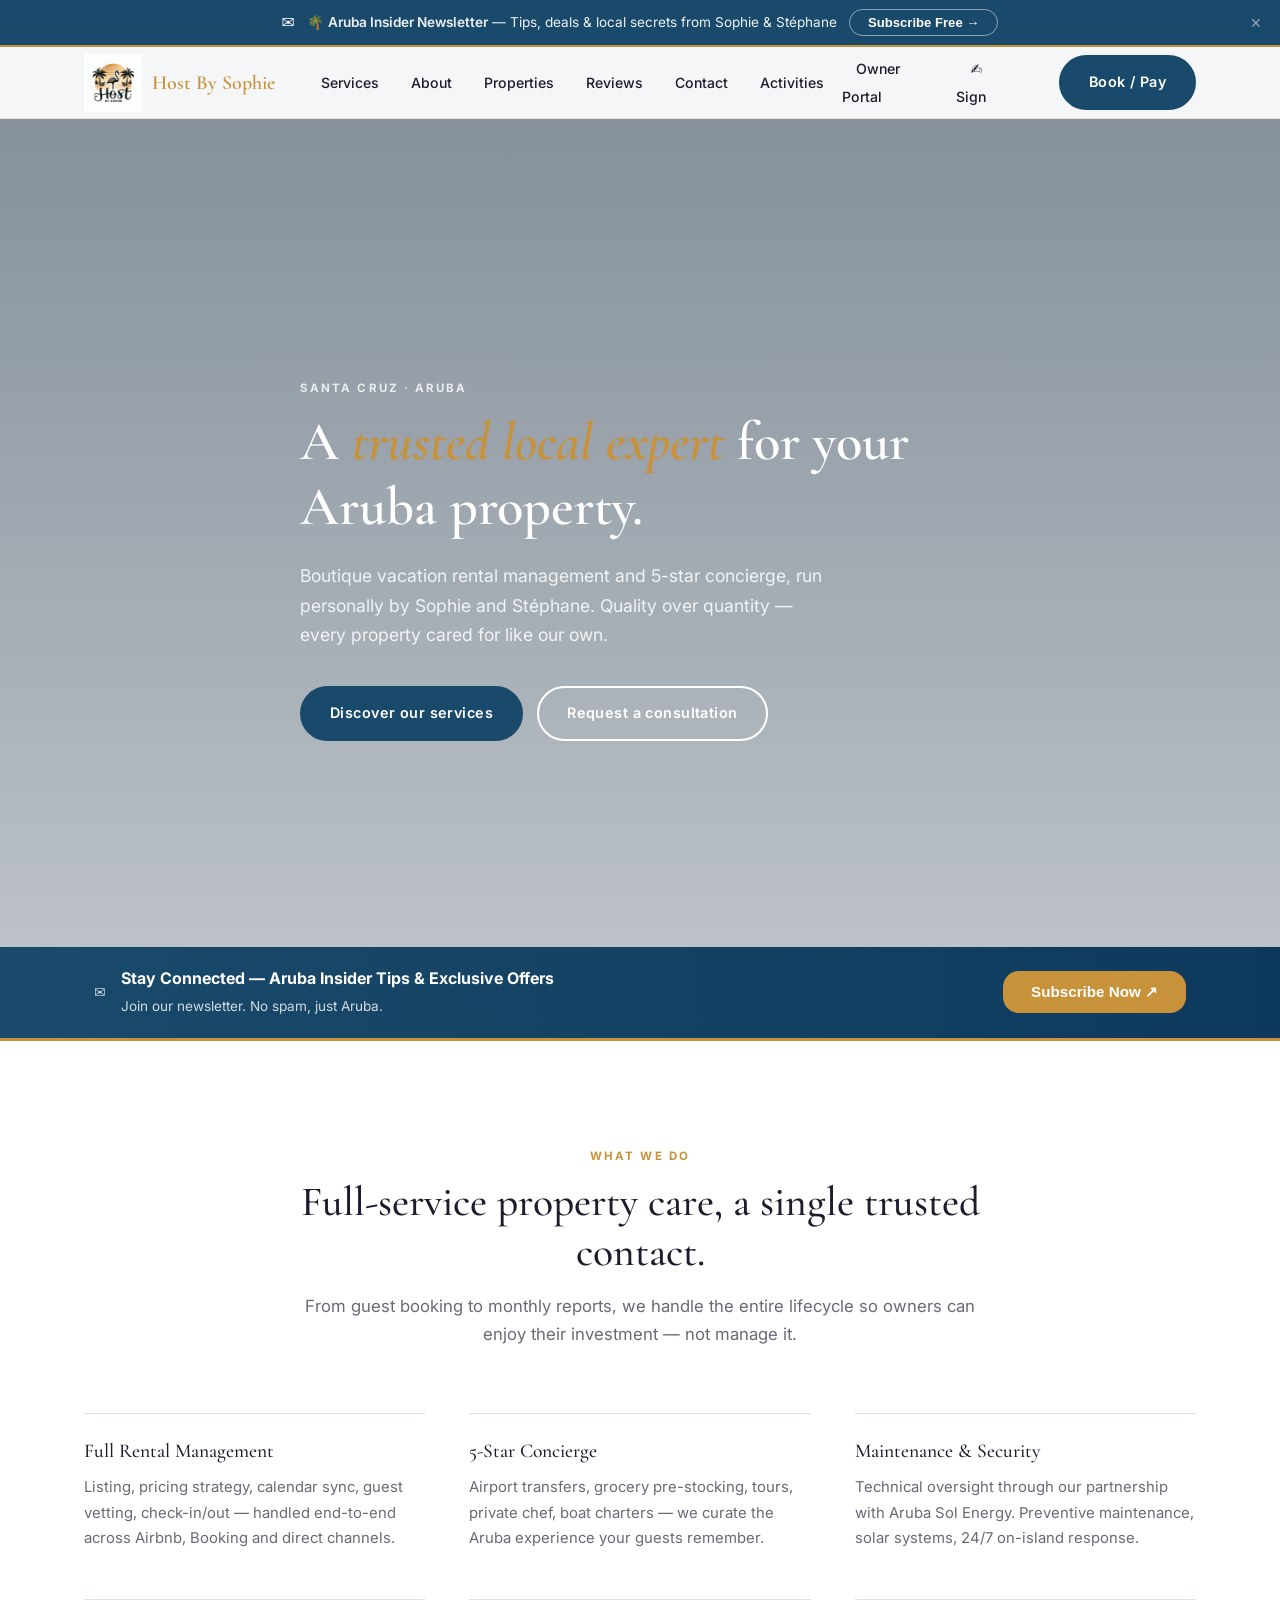
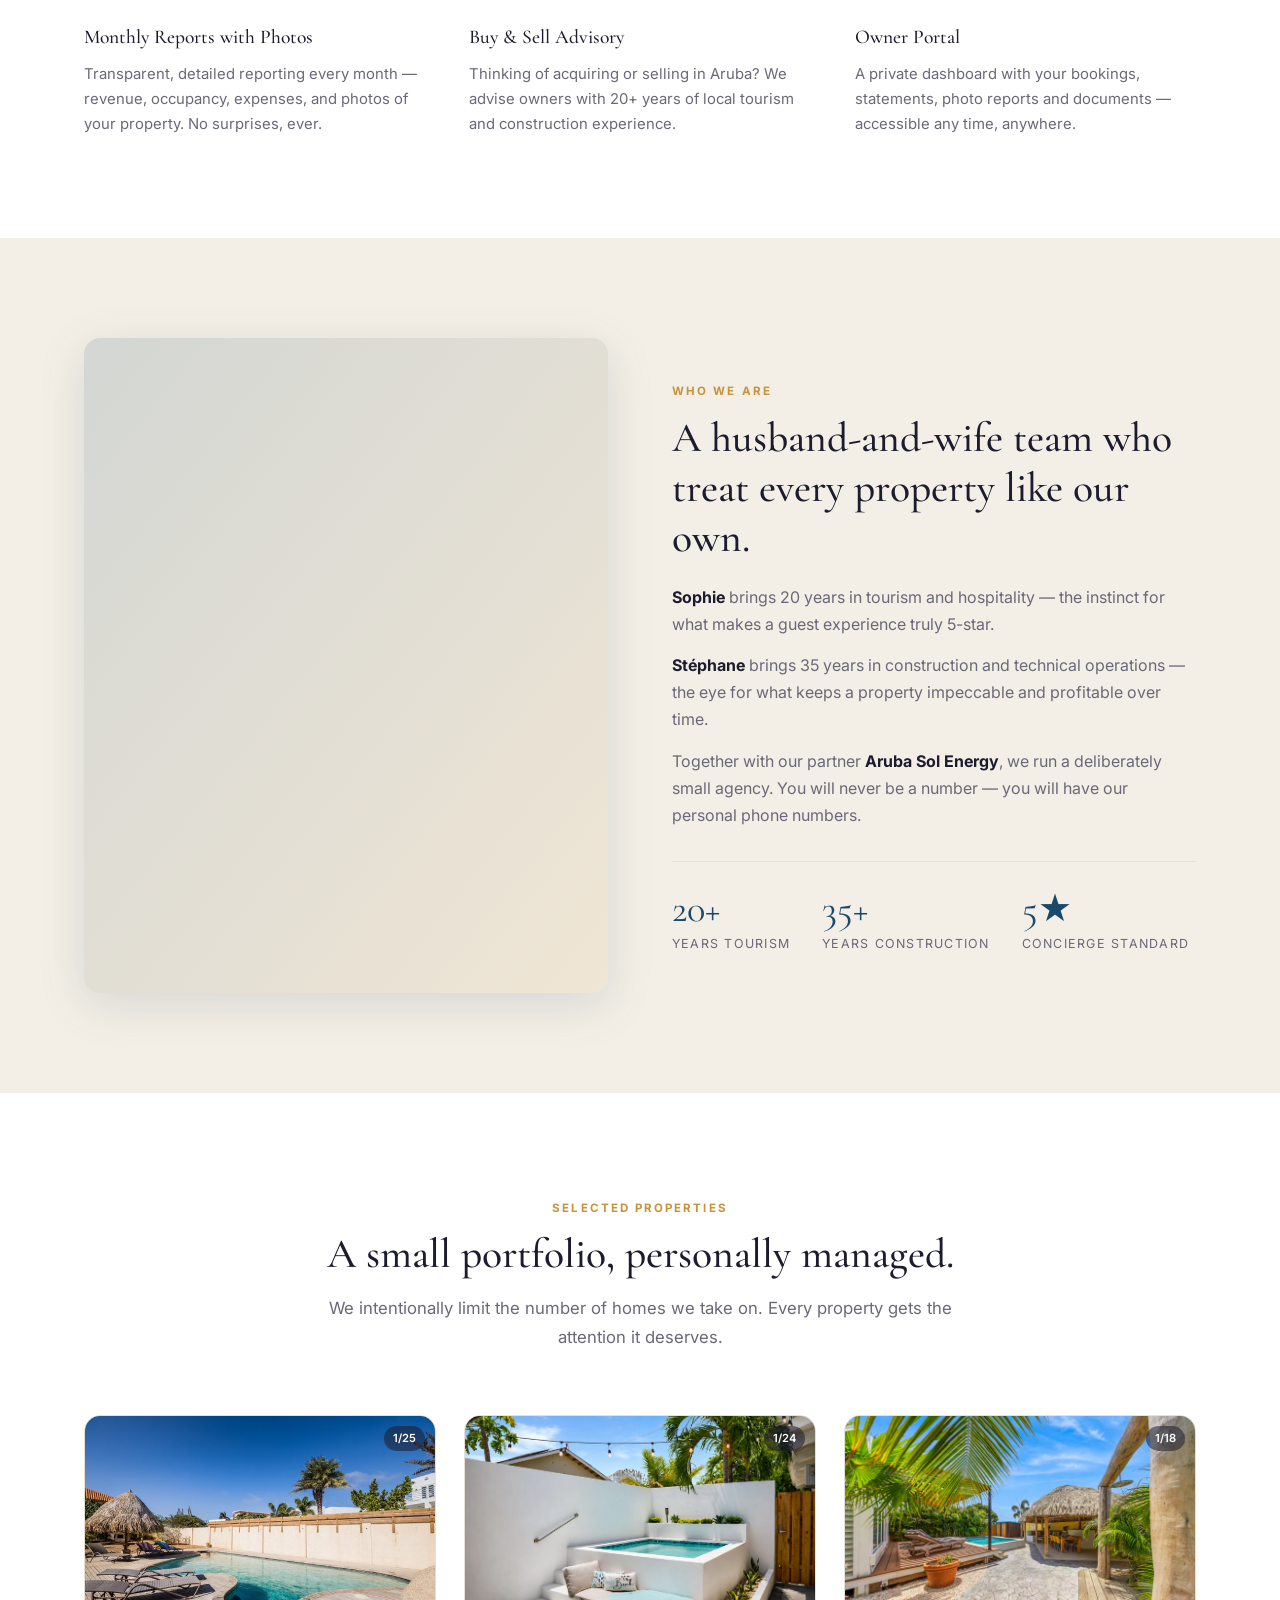
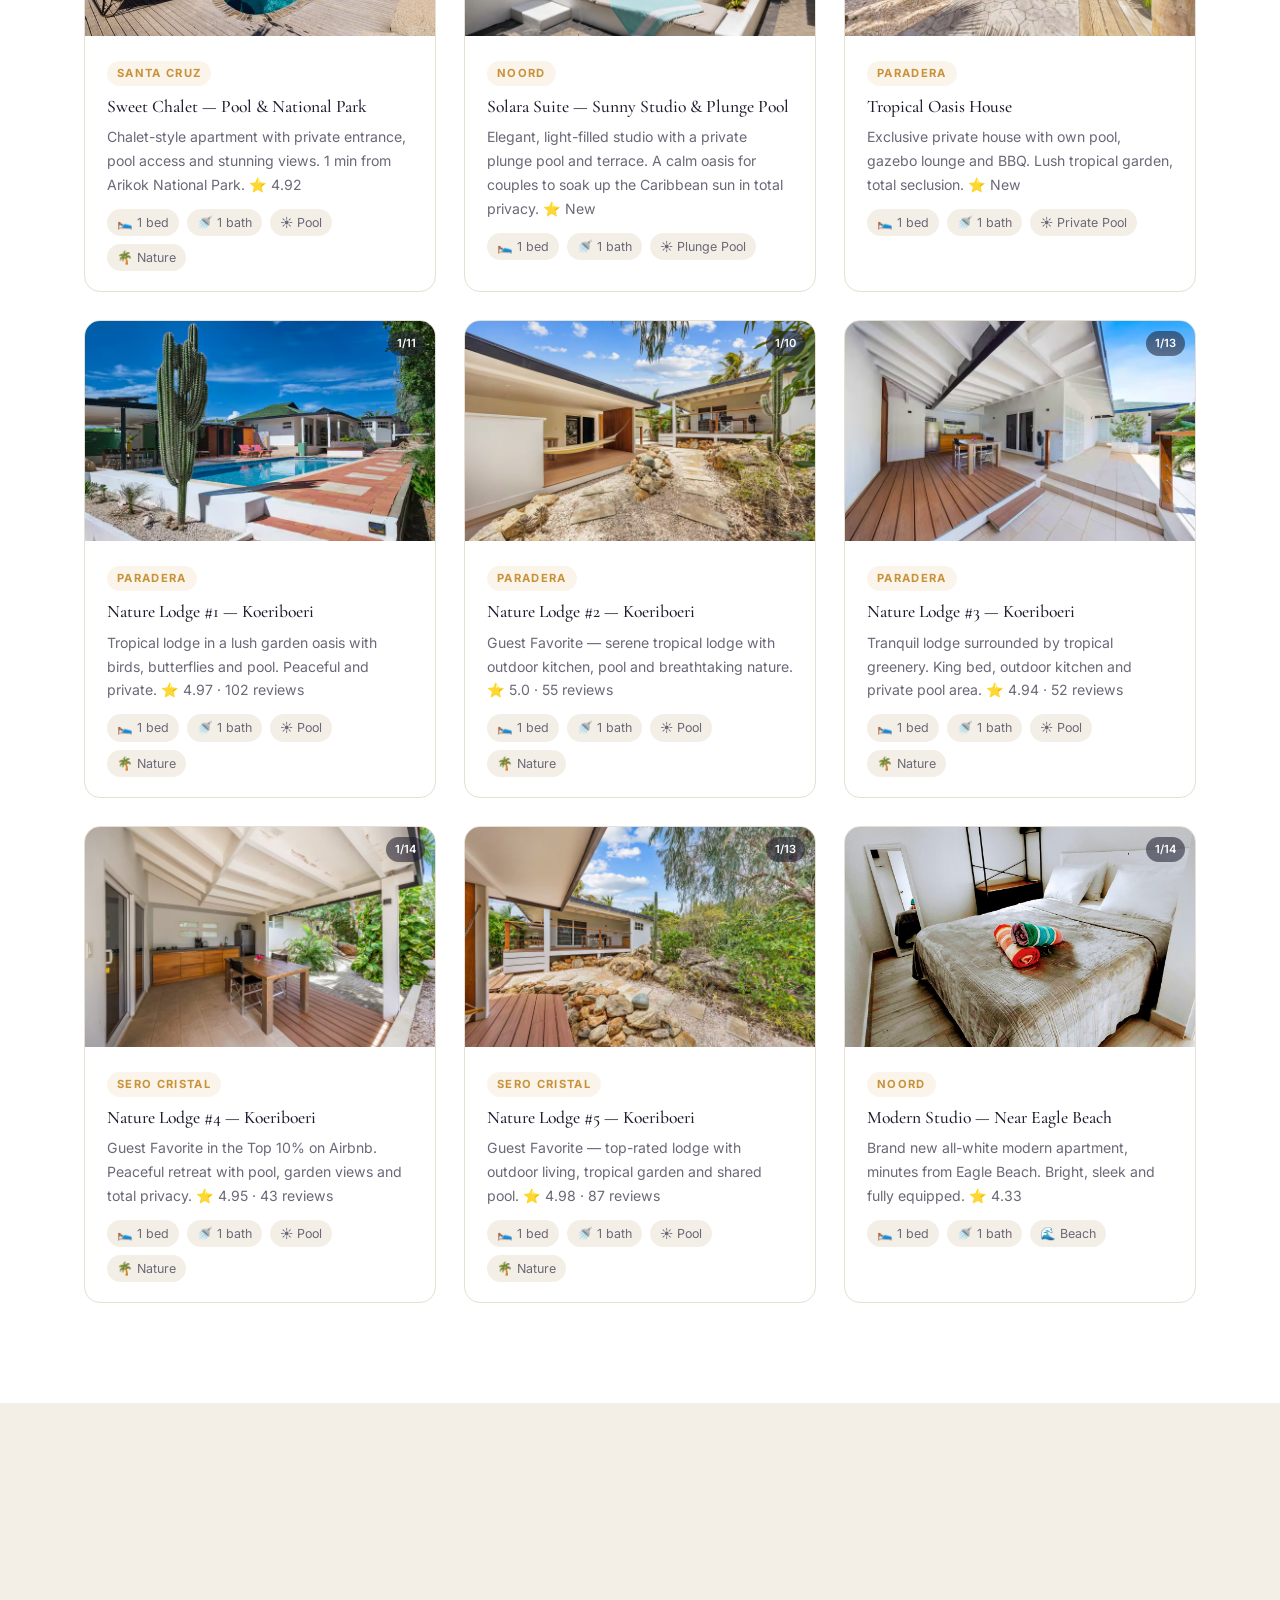
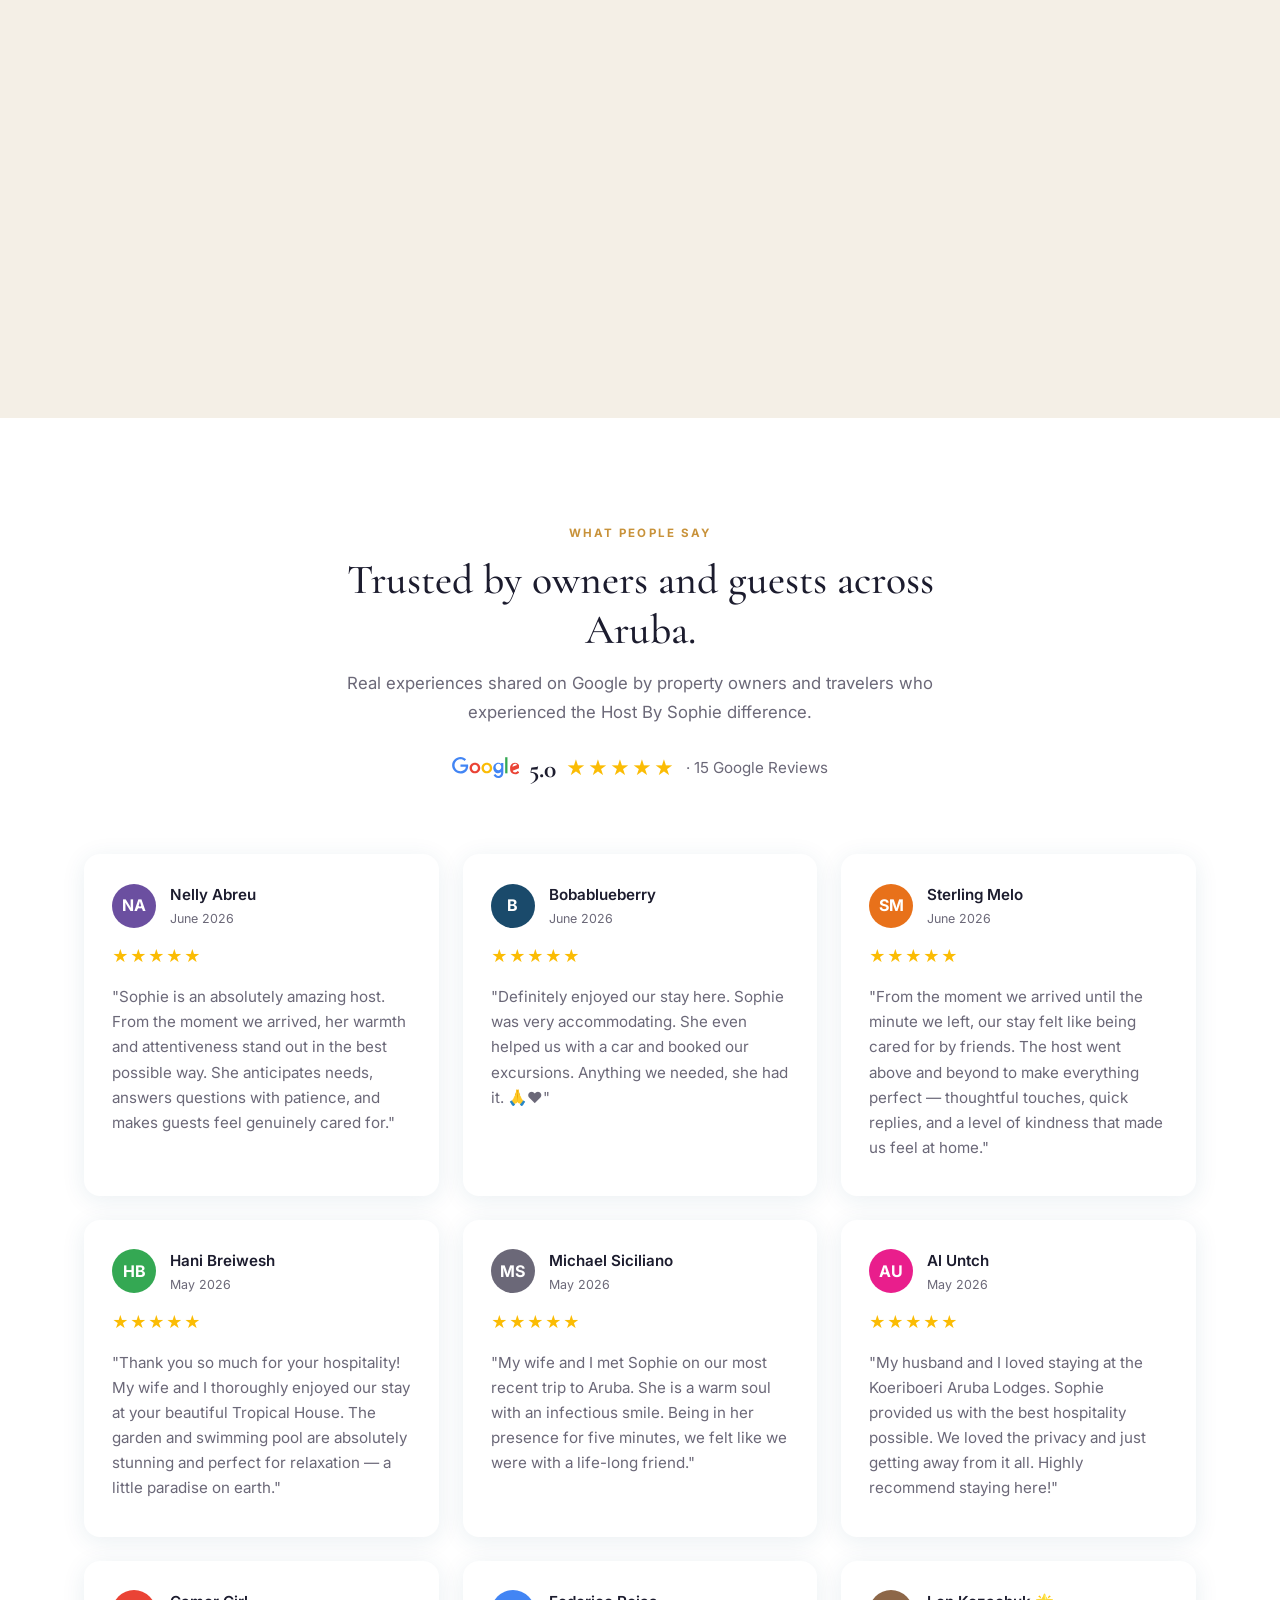
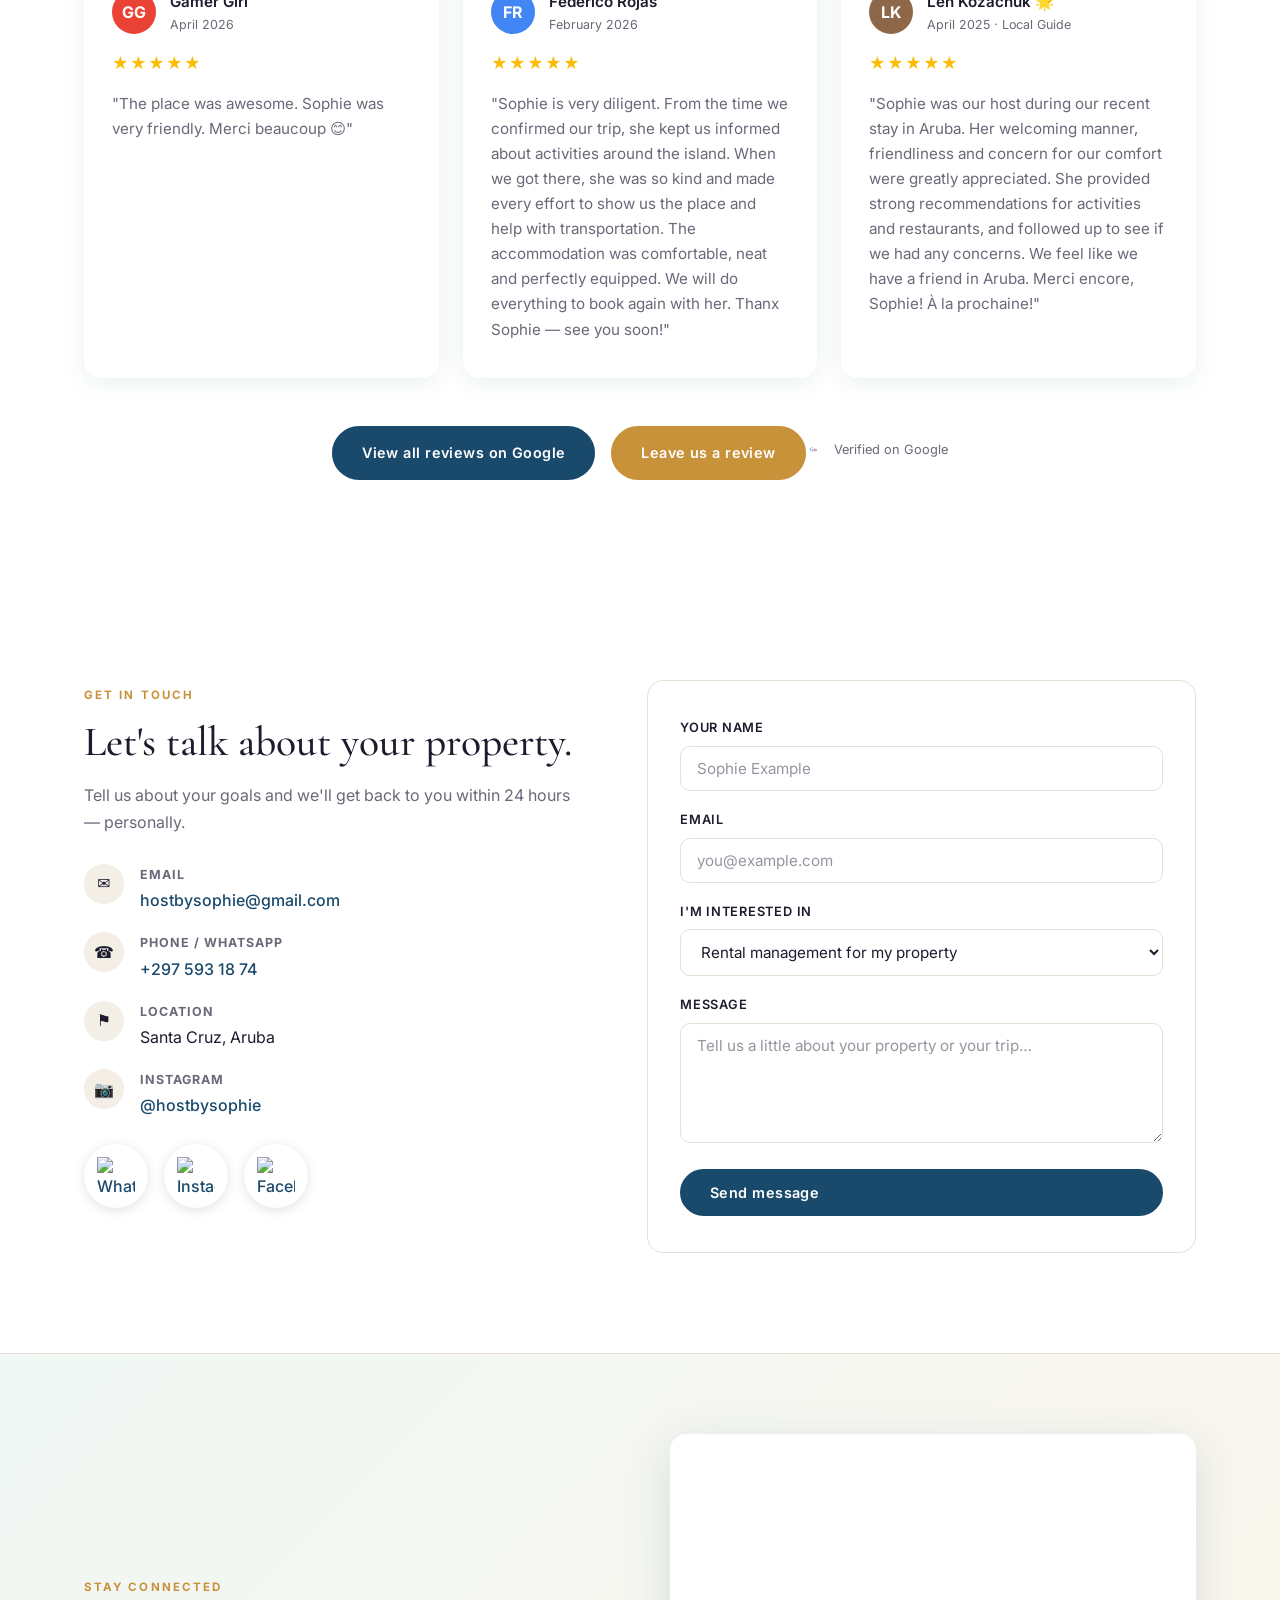
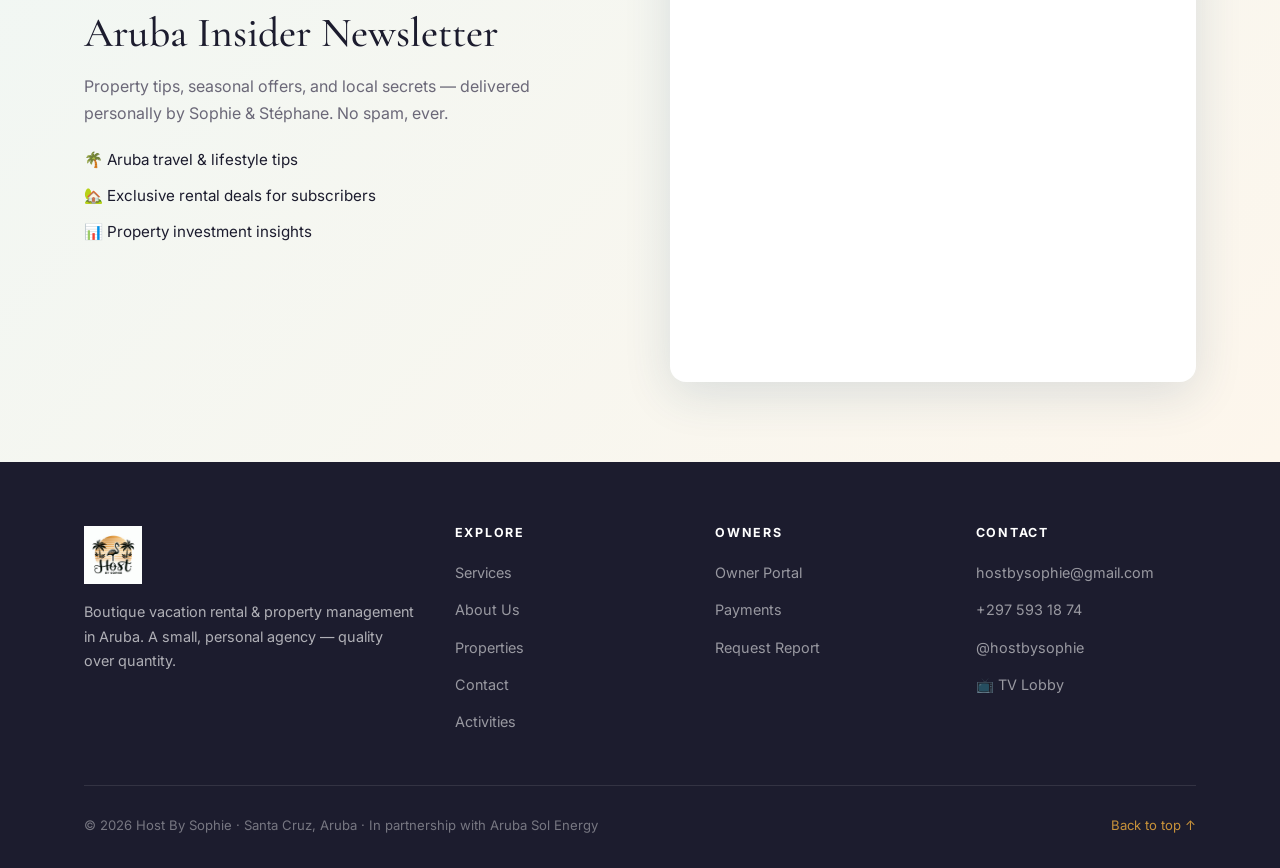
==== index.html @ b7006207 "content: add Google review button, fix: mobile topbar/nav overlap hiding content on Android" ====
<!DOCTYPE html>
<html lang="en">
<head>
  <meta charset="UTF-8" />
  <meta name="viewport" content="width=device-width, initial-scale=1.0" />
  <title>Host By Sophie — Boutique Vacation Rental Management in Aruba</title>
  <meta name="description" content="Boutique vacation rental and property management agency in Santa Cruz, Aruba. Full rental management, 5-star concierge, maintenance and monthly reports. Quality over quantity." />

  <!-- Open Graph -->
  <meta property="og:title" content="Host By Sophie — Boutique Property Management, Aruba" />
  <meta property="og:description" content="Trusted local expert for vacation rental management in Aruba. Personal, meticulous, responsive." />
  <meta property="og:type" content="website" />
  <meta property="og:url" content="https://hostbysophie.com/" />

  <!-- Favicon -->
  <link rel="icon" type="image/x-icon" href="assets/favicon.ico" />
  <link rel="icon" type="image/png" sizes="32x32" href="assets/favicon-32x32.png" />
  <link rel="apple-touch-icon" sizes="180x180" href="assets/apple-touch-icon.png" />
  <link rel="icon" type="image/png" sizes="192x192" href="assets/favicon-192x192.png" />

  <!-- Fonts -->
  <link rel="preconnect" href="https://fonts.googleapis.com" />
  <link rel="preconnect" href="https://fonts.gstatic.com" crossorigin />
  <link href="https://fonts.googleapis.com/css2?family=Cormorant+Garamond:ital,wght@0,400;0,500;0,600;1,500&family=Inter:wght@400;500;600;700&display=swap" rel="stylesheet" />

  <link rel="stylesheet" href="assets/styles.css" />

  <!-- Canonical -->
  <link rel="canonical" href="https://hostbysophie.com/" />

  <!-- Structured Data — LodgingBusiness -->
  <script type="application/ld+json">
  {
    "@context": "https://schema.org",
    "@type": "LodgingBusiness",
    "name": "Host By Sophie",
    "url": "https://hostbysophie.com",
    "telephone": "+2975931874",
    "email": "hostbysophie@gmail.com",
    "description": "Boutique vacation rental and property management agency in Santa Cruz, Aruba. Full rental management, 5-star concierge, maintenance and monthly reports.",
    "address": {
      "@type": "PostalAddress",
      "addressLocality": "Santa Cruz",
      "addressRegion": "Aruba",
      "addressCountry": "AW"
    },
    "geo": {
      "@type": "GeoCoordinates",
      "latitude": 12.5172366,
      "longitude": -69.9620747
    },
    "sameAs": [
      "https://www.instagram.com/hostbysophie",
      "https://www.facebook.com/profile.php?id=61589117976542"
    ],
    "priceRange": "$$"
  }
  </script>
</head>
<body>

  <!-- ============================== TOP BAR NEWSLETTER ============================== -->
  <div class="topbar-newsletter" id="topbarNewsletter">
    <span class="topbar-icon">✉️</span>
    <span class="topbar-text">🌴 <strong>Aruba Insider Newsletter</strong> — Tips, deals &amp; local secrets from Sophie &amp; Stéphane</span>
    <button class="topbar-btn" onclick="document.getElementById('newsletterModal').classList.add('open'); document.body.style.overflow='hidden'">
      Subscribe Free →
    </button>
    <button class="topbar-close" onclick="closeTopbarNewsletter(this)" aria-label="Close">✕</button>
  </div>

  <!-- ============================== NAV ============================== -->
  <nav class="nav">
    <div class="nav-inner">
      <a href="#home" class="logo">
        <img src="assets/Logo.png" alt="Host By Sophie" class="logo-img" />
        <span class="logo-text">Host By <span>Sophie</span></span>
      </a>

      <ul class="nav-links" id="navLinks">
        <li><a href="#services">Services</a></li>
        <li><a href="#about">About</a></li>
        <li><a href="#portfolio">Properties</a></li>
        <li><a href="#reviews">Reviews</a></li>
        <li><a href="#contact">Contact</a></li>
        <li><a href="activities.html">Activities</a></li>
        <li><a href="portal.html">Owner Portal</a></li>
        <li><a href="sign.html">✍ Sign</a></li>
      </ul>

      <div class="nav-cta">
        <button class="nav-toggle" onclick="document.getElementById('navLinks').classList.toggle('open')">&#9776;</button>
        <a href="payment.html" class="btn btn-primary">Book / Pay</a>
      </div>
    </div>
  </nav>

  <!-- ============================== HERO ============================== -->
  <header class="hero" id="home">
    <div class="hero-content">
      <span class="eyebrow">Santa Cruz · Aruba</span>
      <h1>A <em>trusted local expert</em> for your Aruba property.</h1>
      <p class="hero-sub">Boutique vacation rental management and 5-star concierge, run personally by Sophie and Stéphane. Quality over quantity — every property cared for like our own.</p>
      <div class="hero-actions">
        <a href="#services" class="btn btn-primary">Discover our services</a>
        <a href="#contact" class="btn btn-ghost" style="color:#fff; border-color:#fff;">Request a consultation</a>
      </div>
    </div>
  </header>

  <!-- ============================== NEWSLETTER HERO BAND ============================== -->
  <div class="newsletter-band">
    <div class="newsletter-band-inner">
      <div class="newsletter-band-text">
        <span class="newsletter-pulse">✉</span>
        <div>
          <strong>Stay Connected — Aruba Insider Tips &amp; Exclusive Offers</strong>
          <span>Join our newsletter. No spam, just Aruba.</span>
        </div>
      </div>
      <button class="newsletter-band-btn" onclick="document.getElementById('newsletterModal').classList.add('open'); document.body.style.overflow='hidden'">
        Subscribe Now ↗
      </button>
    </div>
  </div>

  <!-- Newsletter Modal -->
  <div id="newsletterModal" class="modal-overlay" onclick="if(event.target===this){this.classList.remove('open');document.body.style.overflow='';}">
    <div class="modal-box newsletter-modal-box">
      <button class="modal-close" onclick="document.getElementById('newsletterModal').classList.remove('open');document.body.style.overflow='';">&times;</button>
      <span class="eyebrow" style="color:var(--gold);">Stay Connected</span>
      <h3 style="margin:8px 0 4px;">Aruba Insider Newsletter</h3>
      <p style="color:var(--ink-soft);font-size:.95rem;margin-bottom:16px;">Exclusive tips, property news and special offers — straight from Sophie &amp; Stéphane.</p>
      <iframe width="540" height="500" src="https://4fca188b.sibforms.com/v2/serve/[base64]" frameborder="0" scrolling="auto" allowfullscreen style="display:block;margin:0 auto;max-width:100%;border-radius:8px;"></iframe>
    </div>
  </div>

  <!-- ============================== SERVICES ============================== -->
  <section id="services">
    <div class="container">
      <div class="section-head reveal">
        <span class="eyebrow">What we do</span>
        <h2>Full-service property care, a single trusted contact.</h2>
        <p>From guest booking to monthly reports, we handle the entire lifecycle so owners can enjoy their investment — not manage it.</p>
      </div>

      <div class="services-grid">
        <div class="service-card reveal">
          <h3>Full Rental Management</h3>
          <p>Listing, pricing strategy, calendar sync, guest vetting, check-in/out — handled end-to-end across Airbnb, Booking and direct channels.</p>
        </div>

        <div class="service-card reveal">
          <h3>5-Star Concierge</h3>
          <p>Airport transfers, grocery pre-stocking, tours, private chef, boat charters — we curate the Aruba experience your guests remember.</p>
        </div>

        <div class="service-card reveal">
          <h3>Maintenance &amp; Security</h3>
          <p>Technical oversight through our partnership with Aruba Sol Energy. Preventive maintenance, solar systems, 24/7 on-island response.</p>
        </div>

        <div class="service-card reveal">
          <h3>Monthly Reports with Photos</h3>
          <p>Transparent, detailed reporting every month — revenue, occupancy, expenses, and photos of your property. No surprises, ever.</p>
        </div>

        <div class="service-card reveal">
          <h3>Buy &amp; Sell Advisory</h3>
          <p>Thinking of acquiring or selling in Aruba? We advise owners with 20+ years of local tourism and construction experience.</p>
        </div>

        <div class="service-card reveal">
          <h3>Owner Portal</h3>
          <p>A private dashboard with your bookings, statements, photo reports and documents — accessible any time, anywhere.</p>
        </div>
      </div>
    </div>
  </section>

  <!-- ============================== ABOUT ============================== -->
  <section id="about" class="alt">
    <div class="container">
      <div class="about-grid">
        <div class="about-photo reveal"></div>
        <div class="reveal">
          <span class="eyebrow">Who we are</span>
          <h2>A husband-and-wife team who treat every property like our own.</h2>
          <p><strong style="color:var(--ink);">Sophie</strong> brings 20 years in tourism and hospitality — the instinct for what makes a guest experience truly 5-star.</p>
          <p><strong style="color:var(--ink);">Stéphane</strong> brings 35 years in construction and technical operations — the eye for what keeps a property impeccable and profitable over time.</p>
          <p>Together with our partner <strong style="color:var(--ink);">Aruba Sol Energy</strong>, we run a deliberately small agency. You will never be a number — you will have our personal phone numbers.</p>

          <div class="about-stats">
            <div class="stat"><div class="stat-num">20+</div><div class="stat-lbl">Years Tourism</div></div>
            <div class="stat"><div class="stat-num">35+</div><div class="stat-lbl">Years Construction</div></div>
            <div class="stat"><div class="stat-num">5★</div><div class="stat-lbl">Concierge Standard</div></div>
          </div>
        </div>
      </div>
    </div>
  </section>

  <!-- ============================== PORTFOLIO ============================== -->
  <section id="portfolio">
    <div class="container">
      <div class="section-head reveal">
        <span class="eyebrow">Selected Properties</span>
        <h2>A small portfolio, personally managed.</h2>
        <p>We intentionally limit the number of homes we take on. Every property gets the attention it deserves.</p>
      </div>

      <div class="portfolio-grid">

        <!-- 1. Sweet Chalet -->
        <article class="property-card reveal" onclick="openBooking('Sweet Chalet — Pool &amp; National Park','https://www.airbnb.com/rooms/44393363')" role="button" tabindex="0">
          <div class="property-img carousel" data-carousel>
            <span class="carousel-count">1/25</span>
            <div class="carousel-track">
              <img src="picts/sweet-chalet/1.jpg" alt="Sweet Chalet vacation rental near Arikok National Park, Santa Cruz Aruba — photo 1 of 25" loading="lazy" />
              <img src="picts/sweet-chalet/2.jpg" alt="Sweet Chalet vacation rental near Arikok National Park, Santa Cruz Aruba — photo 2 of 25" loading="lazy" />
              <img src="picts/sweet-chalet/3.jpg" alt="Sweet Chalet vacation rental near Arikok National Park, Santa Cruz Aruba — photo 3 of 25" loading="lazy" />
              <img src="picts/sweet-chalet/4.jpg" alt="Sweet Chalet vacation rental near Arikok National Park, Santa Cruz Aruba — photo 4 of 25" loading="lazy" />
              <img src="picts/sweet-chalet/5.jpg" alt="Sweet Chalet vacation rental near Arikok National Park, Santa Cruz Aruba — photo 5 of 25" loading="lazy" />
              <img src="picts/sweet-chalet/6.jpg" alt="Sweet Chalet vacation rental near Arikok National Park, Santa Cruz Aruba — photo 6 of 25" loading="lazy" />
              <img src="picts/sweet-chalet/7.jpg" alt="Sweet Chalet vacation rental near Arikok National Park, Santa Cruz Aruba — photo 7 of 25" loading="lazy" />
              <img src="picts/sweet-chalet/8.jpg" alt="Sweet Chalet vacation rental near Arikok National Park, Santa Cruz Aruba — photo 8 of 25" loading="lazy" />
              <img src="picts/sweet-chalet/a.jpg" alt="Sweet Chalet vacation rental near Arikok National Park, Santa Cruz Aruba — photo 9 of 25" loading="lazy" />
              <img src="picts/sweet-chalet/b.jpg" alt="Sweet Chalet vacation rental near Arikok National Park, Santa Cruz Aruba — photo 10 of 25" loading="lazy" />
              <img src="picts/sweet-chalet/c.jpg" alt="Sweet Chalet vacation rental near Arikok National Park, Santa Cruz Aruba — photo 11 of 25" loading="lazy" />
              <img src="picts/sweet-chalet/d.jpg" alt="Sweet Chalet vacation rental near Arikok National Park, Santa Cruz Aruba — photo 12 of 25" loading="lazy" />
              <img src="picts/sweet-chalet/e.jpg" alt="Sweet Chalet vacation rental near Arikok National Park, Santa Cruz Aruba — photo 13 of 25" loading="lazy" />
              <img src="picts/sweet-chalet/f.jpg" alt="Sweet Chalet vacation rental near Arikok National Park, Santa Cruz Aruba — photo 14 of 25" loading="lazy" />
              <img src="picts/sweet-chalet/g.jpg" alt="Sweet Chalet vacation rental near Arikok National Park, Santa Cruz Aruba — photo 15 of 25" loading="lazy" />
              <img src="picts/sweet-chalet/h.jpg" alt="Sweet Chalet vacation rental near Arikok National Park, Santa Cruz Aruba — photo 16 of 25" loading="lazy" />
              <img src="picts/sweet-chalet/i.jpg" alt="Sweet Chalet vacation rental near Arikok National Park, Santa Cruz Aruba — photo 17 of 25" loading="lazy" />
              <img src="picts/sweet-chalet/j.jpg" alt="Sweet Chalet vacation rental near Arikok National Park, Santa Cruz Aruba — photo 18 of 25" loading="lazy" />
              <img src="picts/sweet-chalet/k.jpg" alt="Sweet Chalet vacation rental near Arikok National Park, Santa Cruz Aruba — photo 19 of 25" loading="lazy" />
              <img src="picts/sweet-chalet/l.jpg" alt="Sweet Chalet vacation rental near Arikok National Park, Santa Cruz Aruba — photo 20 of 25" loading="lazy" />
              <img src="picts/sweet-chalet/m.jpg" alt="Sweet Chalet vacation rental near Arikok National Park, Santa Cruz Aruba — photo 21 of 25" loading="lazy" />
              <img src="picts/sweet-chalet/n.jpg" alt="Sweet Chalet vacation rental near Arikok National Park, Santa Cruz Aruba — photo 22 of 25" loading="lazy" />
              <img src="picts/sweet-chalet/o.jpg" alt="Sweet Chalet vacation rental near Arikok National Park, Santa Cruz Aruba — photo 23 of 25" loading="lazy" />
              <img src="picts/sweet-chalet/p.jpg" alt="Sweet Chalet vacation rental near Arikok National Park, Santa Cruz Aruba — photo 24 of 25" loading="lazy" />
              <img src="picts/sweet-chalet/q.jpg" alt="Sweet Chalet vacation rental near Arikok National Park, Santa Cruz Aruba — photo 25 of 25" loading="lazy" />
            </div>
            <button class="carousel-arrow prev" onclick="event.stopPropagation(); moveCarousel(this,-1)" aria-label="Previous photo">&#10094;</button>
            <button class="carousel-arrow next" onclick="event.stopPropagation(); moveCarousel(this,1)" aria-label="Next photo">&#10095;</button>
          </div>
          <div class="property-body">
            <span class="property-tag">Santa Cruz</span>
            <h3>Sweet Chalet — Pool &amp; National Park</h3>
            <p>Chalet-style apartment with private entrance, pool access and stunning views. 1 min from Arikok National Park. &#11088; 4.92</p>
            <div class="property-meta">
              <span>&#128716; 1 bed</span><span>&#128703; 1 bath</span><span>&#9728; Pool</span><span>&#127796; Nature</span>
            </div>
          </div>
        </article>

        <!-- 2. Solara Suite -->
        <article class="property-card reveal" onclick="openBooking('Solara Suite — Sunny Studio &amp; Plunge Pool','https://www.airbnb.com/rooms/1737130224071442143')" role="button" tabindex="0">
          <div class="property-img carousel" data-carousel>
            <span class="carousel-count">1/24</span>
            <div class="carousel-track">
              <img src="picts/solara-suite/1.webp" alt="Solara Suite sunny studio with private plunge pool, Noord Aruba — photo 1 of 24" loading="lazy" />
              <img src="picts/solara-suite/2.webp" alt="Solara Suite sunny studio with private plunge pool, Noord Aruba — photo 2 of 24" loading="lazy" />
              <img src="picts/solara-suite/3.webp" alt="Solara Suite sunny studio with private plunge pool, Noord Aruba — photo 3 of 24" loading="lazy" />
              <img src="picts/solara-suite/4.webp" alt="Solara Suite sunny studio with private plunge pool, Noord Aruba — photo 4 of 24" loading="lazy" />
              <img src="picts/solara-suite/5.webp" alt="Solara Suite sunny studio with private plunge pool, Noord Aruba — photo 5 of 24" loading="lazy" />
              <img src="picts/solara-suite/6.webp" alt="Solara Suite sunny studio with private plunge pool, Noord Aruba — photo 6 of 24" loading="lazy" />
              <img src="picts/solara-suite/7.webp" alt="Solara Suite sunny studio with private plunge pool, Noord Aruba — photo 7 of 24" loading="lazy" />
              <img src="picts/solara-suite/8.webp" alt="Solara Suite sunny studio with private plunge pool, Noord Aruba — photo 8 of 24" loading="lazy" />
              <img src="picts/solara-suite/9.webp" alt="Solara Suite sunny studio with private plunge pool, Noord Aruba — photo 9 of 24" loading="lazy" />
              <img src="picts/solara-suite/10.webp" alt="Solara Suite sunny studio with private plunge pool, Noord Aruba — photo 10 of 24" loading="lazy" />
              <img src="picts/solara-suite/11.webp" alt="Solara Suite sunny studio with private plunge pool, Noord Aruba — photo 11 of 24" loading="lazy" />
              <img src="picts/solara-suite/12.webp" alt="Solara Suite sunny studio with private plunge pool, Noord Aruba — photo 12 of 24" loading="lazy" />
              <img src="picts/solara-suite/13.webp" alt="Solara Suite sunny studio with private plunge pool, Noord Aruba — photo 13 of 24" loading="lazy" />
              <img src="picts/solara-suite/14.webp" alt="Solara Suite sunny studio with private plunge pool, Noord Aruba — photo 14 of 24" loading="lazy" />
              <img src="picts/solara-suite/15.webp" alt="Solara Suite sunny studio with private plunge pool, Noord Aruba — photo 15 of 24" loading="lazy" />
              <img src="picts/solara-suite/16.webp" alt="Solara Suite sunny studio with private plunge pool, Noord Aruba — photo 16 of 24" loading="lazy" />
              <img src="picts/solara-suite/17.webp" alt="Solara Suite sunny studio with private plunge pool, Noord Aruba — photo 17 of 24" loading="lazy" />
              <img src="picts/solara-suite/18.webp" alt="Solara Suite sunny studio with private plunge pool, Noord Aruba — photo 18 of 24" loading="lazy" />
              <img src="picts/solara-suite/19.webp" alt="Solara Suite sunny studio with private plunge pool, Noord Aruba — photo 19 of 24" loading="lazy" />
              <img src="picts/solara-suite/20.webp" alt="Solara Suite sunny studio with private plunge pool, Noord Aruba — photo 20 of 24" loading="lazy" />
              <img src="picts/solara-suite/21.webp" alt="Solara Suite sunny studio with private plunge pool, Noord Aruba — photo 21 of 24" loading="lazy" />
              <img src="picts/solara-suite/22.webp" alt="Solara Suite sunny studio with private plunge pool, Noord Aruba — photo 22 of 24" loading="lazy" />
              <img src="picts/solara-suite/23.webp" alt="Solara Suite sunny studio with private plunge pool, Noord Aruba — photo 23 of 24" loading="lazy" />
              <img src="picts/solara-suite/24.webp" alt="Solara Suite sunny studio with private plunge pool, Noord Aruba — photo 24 of 24" loading="lazy" />
            </div>
            <button class="carousel-arrow prev" onclick="event.stopPropagation(); moveCarousel(this,-1)" aria-label="Previous photo">&#10094;</button>
            <button class="carousel-arrow next" onclick="event.stopPropagation(); moveCarousel(this,1)" aria-label="Next photo">&#10095;</button>
          </div>
          <div class="property-body">
            <span class="property-tag">Noord</span>
            <h3>Solara Suite — Sunny Studio &amp; Plunge Pool</h3>
            <p>Elegant, light-filled studio with a private plunge pool and terrace. A calm oasis for couples to soak up the Caribbean sun in total privacy. &#11088; New</p>
            <div class="property-meta">
              <span>&#128716; 1 bed</span><span>&#128703; 1 bath</span><span>&#9728; Plunge Pool</span>
            </div>
          </div>
        </article>

        <!-- 3. Tropical Oasis House -->
        <article class="property-card reveal" onclick="openBooking('Tropical Oasis House','https://www.airbnb.com/rooms/1614532210588967996')" role="button" tabindex="0">
          <div class="property-img carousel" data-carousel>
            <span class="carousel-count">1/18</span>
            <div class="carousel-track">
              <img src="picts/tropical-oasis/1.avif" alt="Tropical Oasis House private pool and garden, Paradera Aruba — photo 1 of 18" loading="lazy" />
              <img src="picts/tropical-oasis/2.avif" alt="Tropical Oasis House private pool and garden, Paradera Aruba — photo 2 of 18" loading="lazy" />
              <img src="picts/tropical-oasis/3.avif" alt="Tropical Oasis House private pool and garden, Paradera Aruba — photo 3 of 18" loading="lazy" />
              <img src="picts/tropical-oasis/4.avif" alt="Tropical Oasis House private pool and garden, Paradera Aruba — photo 4 of 18" loading="lazy" />
              <img src="picts/tropical-oasis/5.avif" alt="Tropical Oasis House private pool and garden, Paradera Aruba — photo 5 of 18" loading="lazy" />
              <img src="picts/tropical-oasis/7.avif" alt="Tropical Oasis House private pool and garden, Paradera Aruba — photo 6 of 18" loading="lazy" />
              <img src="picts/tropical-oasis/8.avif" alt="Tropical Oasis House private pool and garden, Paradera Aruba — photo 7 of 18" loading="lazy" />
              <img src="picts/tropical-oasis/9.avif" alt="Tropical Oasis House private pool and garden, Paradera Aruba — photo 8 of 18" loading="lazy" />
              <img src="picts/tropical-oasis/12.avif" alt="Tropical Oasis House private pool and garden, Paradera Aruba — photo 9 of 18" loading="lazy" />
              <img src="picts/tropical-oasis/13.avif" alt="Tropical Oasis House private pool and garden, Paradera Aruba — photo 10 of 18" loading="lazy" />
              <img src="picts/tropical-oasis/14.avif" alt="Tropical Oasis House private pool and garden, Paradera Aruba — photo 11 of 18" loading="lazy" />
              <img src="picts/tropical-oasis/16.avif" alt="Tropical Oasis House private pool and garden, Paradera Aruba — photo 12 of 18" loading="lazy" />
              <img src="picts/tropical-oasis/17.avif" alt="Tropical Oasis House private pool and garden, Paradera Aruba — photo 13 of 18" loading="lazy" />
              <img src="picts/tropical-oasis/18.avif" alt="Tropical Oasis House private pool and garden, Paradera Aruba — photo 14 of 18" loading="lazy" />
              <img src="picts/tropical-oasis/19.webp" alt="Tropical Oasis House private pool and garden, Paradera Aruba — photo 15 of 18" loading="lazy" />
              <img src="picts/tropical-oasis/20.avif" alt="Tropical Oasis House private pool and garden, Paradera Aruba — photo 16 of 18" loading="lazy" />
              <img src="picts/tropical-oasis/22.avif" alt="Tropical Oasis House private pool and garden, Paradera Aruba — photo 17 of 18" loading="lazy" />
              <img src="picts/tropical-oasis/45.avif" alt="Tropical Oasis House private pool and garden, Paradera Aruba — photo 18 of 18" loading="lazy" />
            </div>
            <button class="carousel-arrow prev" onclick="event.stopPropagation(); moveCarousel(this,-1)" aria-label="Previous photo">&#10094;</button>
            <button class="carousel-arrow next" onclick="event.stopPropagation(); moveCarousel(this,1)" aria-label="Next photo">&#10095;</button>
          </div>
          <div class="property-body">
            <span class="property-tag">Paradera</span>
            <h3>Tropical Oasis House</h3>
            <p>Exclusive private house with own pool, gazebo lounge and BBQ. Lush tropical garden, total seclusion. &#11088; New</p>
            <div class="property-meta">
              <span>&#128716; 1 bed</span><span>&#128703; 1 bath</span><span>&#9728; Private Pool</span>
            </div>
          </div>
        </article>

        <!-- 4. Koeriboeri Lodge #1 -->
        <article class="property-card reveal" onclick="openBooking('Nature Lodge #1 — Koeriboeri','https://www.airbnb.com/rooms/41143720')" role="button" tabindex="0">
          <div class="property-img carousel" data-carousel>
            <span class="carousel-count">1/11</span>
            <div class="carousel-track">
              <img src="picts/lodge-1/1.avif" alt="Nature Lodge #1 Koeriboeri tropical garden lodge, Paradera Aruba — photo 1 of 11" loading="lazy" />
              <img src="picts/lodge-1/2.avif" alt="Nature Lodge #1 Koeriboeri tropical garden lodge, Paradera Aruba — photo 2 of 11" loading="lazy" />
              <img src="picts/lodge-1/3.avif" alt="Nature Lodge #1 Koeriboeri tropical garden lodge, Paradera Aruba — photo 3 of 11" loading="lazy" />
              <img src="picts/lodge-1/4.avif" alt="Nature Lodge #1 Koeriboeri tropical garden lodge, Paradera Aruba — photo 4 of 11" loading="lazy" />
              <img src="picts/lodge-1/5.avif" alt="Nature Lodge #1 Koeriboeri tropical garden lodge, Paradera Aruba — photo 5 of 11" loading="lazy" />
              <img src="picts/lodge-1/6.avif" alt="Nature Lodge #1 Koeriboeri tropical garden lodge, Paradera Aruba — photo 6 of 11" loading="lazy" />
              <img src="picts/lodge-1/7.avif" alt="Nature Lodge #1 Koeriboeri tropical garden lodge, Paradera Aruba — photo 7 of 11" loading="lazy" />
              <img src="picts/lodge-1/8.avif" alt="Nature Lodge #1 Koeriboeri tropical garden lodge, Paradera Aruba — photo 8 of 11" loading="lazy" />
              <img src="picts/lodge-1/9.avif" alt="Nature Lodge #1 Koeriboeri tropical garden lodge, Paradera Aruba — photo 9 of 11" loading="lazy" />
              <img src="picts/lodge-1/10.avif" alt="Nature Lodge #1 Koeriboeri tropical garden lodge, Paradera Aruba — photo 10 of 11" loading="lazy" />
              <img src="picts/lodge-1/11.avif" alt="Nature Lodge #1 Koeriboeri tropical garden lodge, Paradera Aruba — photo 11 of 11" loading="lazy" />
            </div>
            <button class="carousel-arrow prev" onclick="event.stopPropagation(); moveCarousel(this,-1)" aria-label="Previous photo">&#10094;</button>
            <button class="carousel-arrow next" onclick="event.stopPropagation(); moveCarousel(this,1)" aria-label="Next photo">&#10095;</button>
          </div>
          <div class="property-body">
            <span class="property-tag">Paradera</span>
            <h3>Nature Lodge #1 — Koeriboeri</h3>
            <p>Tropical lodge in a lush garden oasis with birds, butterflies and pool. Peaceful and private. &#11088; 4.97 · 102 reviews</p>
            <div class="property-meta">
              <span>&#128716; 1 bed</span><span>&#128703; 1 bath</span><span>&#9728; Pool</span><span>&#127796; Nature</span>
            </div>
          </div>
        </article>

        <!-- 5. Koeriboeri Lodge #2 -->
        <article class="property-card reveal" onclick="openBooking('Nature Lodge #2 — Koeriboeri','https://www.airbnb.com/rooms/41146023')" role="button" tabindex="0">
          <div class="property-img carousel" data-carousel>
            <span class="carousel-count">1/10</span>
            <div class="carousel-track">
              <img src="picts/lodge-2/1.avif" alt="Nature Lodge #2 Koeriboeri tropical garden lodge, Paradera Aruba — photo 1 of 10" loading="lazy" />
              <img src="picts/lodge-2/2.avif" alt="Nature Lodge #2 Koeriboeri tropical garden lodge, Paradera Aruba — photo 2 of 10" loading="lazy" />
              <img src="picts/lodge-2/3.avif" alt="Nature Lodge #2 Koeriboeri tropical garden lodge, Paradera Aruba — photo 3 of 10" loading="lazy" />
              <img src="picts/lodge-2/4.avif" alt="Nature Lodge #2 Koeriboeri tropical garden lodge, Paradera Aruba — photo 4 of 10" loading="lazy" />
              <img src="picts/lodge-2/5.avif" alt="Nature Lodge #2 Koeriboeri tropical garden lodge, Paradera Aruba — photo 5 of 10" loading="lazy" />
              <img src="picts/lodge-2/6.avif" alt="Nature Lodge #2 Koeriboeri tropical garden lodge, Paradera Aruba — photo 6 of 10" loading="lazy" />
              <img src="picts/lodge-2/7.avif" alt="Nature Lodge #2 Koeriboeri tropical garden lodge, Paradera Aruba — photo 7 of 10" loading="lazy" />
              <img src="picts/lodge-2/8.avif" alt="Nature Lodge #2 Koeriboeri tropical garden lodge, Paradera Aruba — photo 8 of 10" loading="lazy" />
              <img src="picts/lodge-2/9.avif" alt="Nature Lodge #2 Koeriboeri tropical garden lodge, Paradera Aruba — photo 9 of 10" loading="lazy" />
              <img src="picts/lodge-2/10.avif" alt="Nature Lodge #2 Koeriboeri tropical garden lodge, Paradera Aruba — photo 10 of 10" loading="lazy" />
            </div>
            <button class="carousel-arrow prev" onclick="event.stopPropagation(); moveCarousel(this,-1)" aria-label="Previous photo">&#10094;</button>
            <button class="carousel-arrow next" onclick="event.stopPropagation(); moveCarousel(this,1)" aria-label="Next photo">&#10095;</button>
          </div>
          <div class="property-body">
            <span class="property-tag">Paradera</span>
            <h3>Nature Lodge #2 — Koeriboeri</h3>
            <p>Guest Favorite — serene tropical lodge with outdoor kitchen, pool and breathtaking nature. &#11088; 5.0 · 55 reviews</p>
            <div class="property-meta">
              <span>&#128716; 1 bed</span><span>&#128703; 1 bath</span><span>&#9728; Pool</span><span>&#127796; Nature</span>
            </div>
          </div>
        </article>

        <!-- 6. Koeriboeri Lodge #3 -->
        <article class="property-card reveal" onclick="openBooking('Nature Lodge #3 — Koeriboeri','https://www.airbnb.com/rooms/46260577')" role="button" tabindex="0">
          <div class="property-img carousel" data-carousel>
            <span class="carousel-count">1/13</span>
            <div class="carousel-track">
              <img src="picts/lodge-3/1.avif" alt="Nature Lodge #3 Koeriboeri tropical garden lodge, Paradera Aruba — photo 1 of 13" loading="lazy" />
              <img src="picts/lodge-3/2.avif" alt="Nature Lodge #3 Koeriboeri tropical garden lodge, Paradera Aruba — photo 2 of 13" loading="lazy" />
              <img src="picts/lodge-3/3.avif" alt="Nature Lodge #3 Koeriboeri tropical garden lodge, Paradera Aruba — photo 3 of 13" loading="lazy" />
              <img src="picts/lodge-3/4.avif" alt="Nature Lodge #3 Koeriboeri tropical garden lodge, Paradera Aruba — photo 4 of 13" loading="lazy" />
              <img src="picts/lodge-3/5.avif" alt="Nature Lodge #3 Koeriboeri tropical garden lodge, Paradera Aruba — photo 5 of 13" loading="lazy" />
              <img src="picts/lodge-3/6.avif" alt="Nature Lodge #3 Koeriboeri tropical garden lodge, Paradera Aruba — photo 6 of 13" loading="lazy" />
              <img src="picts/lodge-3/7.avif" alt="Nature Lodge #3 Koeriboeri tropical garden lodge, Paradera Aruba — photo 7 of 13" loading="lazy" />
              <img src="picts/lodge-3/8.avif" alt="Nature Lodge #3 Koeriboeri tropical garden lodge, Paradera Aruba — photo 8 of 13" loading="lazy" />
              <img src="picts/lodge-3/9.avif" alt="Nature Lodge #3 Koeriboeri tropical garden lodge, Paradera Aruba — photo 9 of 13" loading="lazy" />
              <img src="picts/lodge-3/10.avif" alt="Nature Lodge #3 Koeriboeri tropical garden lodge, Paradera Aruba — photo 10 of 13" loading="lazy" />
              <img src="picts/lodge-3/11.avif" alt="Nature Lodge #3 Koeriboeri tropical garden lodge, Paradera Aruba — photo 11 of 13" loading="lazy" />
              <img src="picts/lodge-3/12.avif" alt="Nature Lodge #3 Koeriboeri tropical garden lodge, Paradera Aruba — photo 12 of 13" loading="lazy" />
              <img src="picts/lodge-3/13.avif" alt="Nature Lodge #3 Koeriboeri tropical garden lodge, Paradera Aruba — photo 13 of 13" loading="lazy" />
            </div>
            <button class="carousel-arrow prev" onclick="event.stopPropagation(); moveCarousel(this,-1)" aria-label="Previous photo">&#10094;</button>
            <button class="carousel-arrow next" onclick="event.stopPropagation(); moveCarousel(this,1)" aria-label="Next photo">&#10095;</button>
          </div>
          <div class="property-body">
            <span class="property-tag">Paradera</span>
            <h3>Nature Lodge #3 — Koeriboeri</h3>
            <p>Tranquil lodge surrounded by tropical greenery. King bed, outdoor kitchen and private pool area. &#11088; 4.94 · 52 reviews</p>
            <div class="property-meta">
              <span>&#128716; 1 bed</span><span>&#128703; 1 bath</span><span>&#9728; Pool</span><span>&#127796; Nature</span>
            </div>
          </div>
        </article>

        <!-- 7. Koeriboeri Lodge #4 -->
        <article class="property-card reveal" onclick="openBooking('Nature Lodge #4 — Koeriboeri','https://www.airbnb.com/rooms/46369222')" role="button" tabindex="0">
          <div class="property-img carousel" data-carousel>
            <span class="carousel-count">1/14</span>
            <div class="carousel-track">
              <img src="picts/lodge-4/1.avif" alt="Nature Lodge #4 Koeriboeri tropical garden lodge, Sero Cristal Aruba — photo 1 of 14" loading="lazy" />
              <img src="picts/lodge-4/2.avif" alt="Nature Lodge #4 Koeriboeri tropical garden lodge, Sero Cristal Aruba — photo 2 of 14" loading="lazy" />
              <img src="picts/lodge-4/3.avif" alt="Nature Lodge #4 Koeriboeri tropical garden lodge, Sero Cristal Aruba — photo 3 of 14" loading="lazy" />
              <img src="picts/lodge-4/4.avif" alt="Nature Lodge #4 Koeriboeri tropical garden lodge, Sero Cristal Aruba — photo 4 of 14" loading="lazy" />
              <img src="picts/lodge-4/5.avif" alt="Nature Lodge #4 Koeriboeri tropical garden lodge, Sero Cristal Aruba — photo 5 of 14" loading="lazy" />
              <img src="picts/lodge-4/6.avif" alt="Nature Lodge #4 Koeriboeri tropical garden lodge, Sero Cristal Aruba — photo 6 of 14" loading="lazy" />
              <img src="picts/lodge-4/7.avif" alt="Nature Lodge #4 Koeriboeri tropical garden lodge, Sero Cristal Aruba — photo 7 of 14" loading="lazy" />
              <img src="picts/lodge-4/8.avif" alt="Nature Lodge #4 Koeriboeri tropical garden lodge, Sero Cristal Aruba — photo 8 of 14" loading="lazy" />
              <img src="picts/lodge-4/9.avif" alt="Nature Lodge #4 Koeriboeri tropical garden lodge, Sero Cristal Aruba — photo 9 of 14" loading="lazy" />
              <img src="picts/lodge-4/10.avif" alt="Nature Lodge #4 Koeriboeri tropical garden lodge, Sero Cristal Aruba — photo 10 of 14" loading="lazy" />
              <img src="picts/lodge-4/11.avif" alt="Nature Lodge #4 Koeriboeri tropical garden lodge, Sero Cristal Aruba — photo 11 of 14" loading="lazy" />
              <img src="picts/lodge-4/12.avif" alt="Nature Lodge #4 Koeriboeri tropical garden lodge, Sero Cristal Aruba — photo 12 of 14" loading="lazy" />
              <img src="picts/lodge-4/13.avif" alt="Nature Lodge #4 Koeriboeri tropical garden lodge, Sero Cristal Aruba — photo 13 of 14" loading="lazy" />
              <img src="picts/lodge-4/14.avif" alt="Nature Lodge #4 Koeriboeri tropical garden lodge, Sero Cristal Aruba — photo 14 of 14" loading="lazy" />
            </div>
            <button class="carousel-arrow prev" onclick="event.stopPropagation(); moveCarousel(this,-1)" aria-label="Previous photo">&#10094;</button>
            <button class="carousel-arrow next" onclick="event.stopPropagation(); moveCarousel(this,1)" aria-label="Next photo">&#10095;</button>
          </div>
          <div class="property-body">
            <span class="property-tag">Sero Cristal</span>
            <h3>Nature Lodge #4 — Koeriboeri</h3>
            <p>Guest Favorite in the Top 10% on Airbnb. Peaceful retreat with pool, garden views and total privacy. &#11088; 4.95 · 43 reviews</p>
            <div class="property-meta">
              <span>&#128716; 1 bed</span><span>&#128703; 1 bath</span><span>&#9728; Pool</span><span>&#127796; Nature</span>
            </div>
          </div>
        </article>

        <!-- 8. Koeriboeri Lodge #5 -->
        <article class="property-card reveal" onclick="openBooking('Nature Lodge #5 — Koeriboeri','https://www.airbnb.com/rooms/46370030')" role="button" tabindex="0">
          <div class="property-img carousel" data-carousel>
            <span class="carousel-count">1/13</span>
            <div class="carousel-track">
              <img src="picts/lodge-5/1.avif" alt="Nature Lodge #5 Koeriboeri tropical garden lodge, Sero Cristal Aruba — photo 1 of 13" loading="lazy" />
              <img src="picts/lodge-5/2.avif" alt="Nature Lodge #5 Koeriboeri tropical garden lodge, Sero Cristal Aruba — photo 2 of 13" loading="lazy" />
              <img src="picts/lodge-5/3.avif" alt="Nature Lodge #5 Koeriboeri tropical garden lodge, Sero Cristal Aruba — photo 3 of 13" loading="lazy" />
              <img src="picts/lodge-5/4.avif" alt="Nature Lodge #5 Koeriboeri tropical garden lodge, Sero Cristal Aruba — photo 4 of 13" loading="lazy" />
              <img src="picts/lodge-5/5.avif" alt="Nature Lodge #5 Koeriboeri tropical garden lodge, Sero Cristal Aruba — photo 5 of 13" loading="lazy" />
              <img src="picts/lodge-5/6.avif" alt="Nature Lodge #5 Koeriboeri tropical garden lodge, Sero Cristal Aruba — photo 6 of 13" loading="lazy" />
              <img src="picts/lodge-5/7.avif" alt="Nature Lodge #5 Koeriboeri tropical garden lodge, Sero Cristal Aruba — photo 7 of 13" loading="lazy" />
              <img src="picts/lodge-5/8.avif" alt="Nature Lodge #5 Koeriboeri tropical garden lodge, Sero Cristal Aruba — photo 8 of 13" loading="lazy" />
              <img src="picts/lodge-5/9.avif" alt="Nature Lodge #5 Koeriboeri tropical garden lodge, Sero Cristal Aruba — photo 9 of 13" loading="lazy" />
              <img src="picts/lodge-5/10.avif" alt="Nature Lodge #5 Koeriboeri tropical garden lodge, Sero Cristal Aruba — photo 10 of 13" loading="lazy" />
              <img src="picts/lodge-5/11.avif" alt="Nature Lodge #5 Koeriboeri tropical garden lodge, Sero Cristal Aruba — photo 11 of 13" loading="lazy" />
              <img src="picts/lodge-5/12.avif" alt="Nature Lodge #5 Koeriboeri tropical garden lodge, Sero Cristal Aruba — photo 12 of 13" loading="lazy" />
              <img src="picts/lodge-5/13.avif" alt="Nature Lodge #5 Koeriboeri tropical garden lodge, Sero Cristal Aruba — photo 13 of 13" loading="lazy" />
            </div>
            <button class="carousel-arrow prev" onclick="event.stopPropagation(); moveCarousel(this,-1)" aria-label="Previous photo">&#10094;</button>
            <button class="carousel-arrow next" onclick="event.stopPropagation(); moveCarousel(this,1)" aria-label="Next photo">&#10095;</button>
          </div>
          <div class="property-body">
            <span class="property-tag">Sero Cristal</span>
            <h3>Nature Lodge #5 — Koeriboeri</h3>
            <p>Guest Favorite — top-rated lodge with outdoor living, tropical garden and shared pool. &#11088; 4.98 · 87 reviews</p>
            <div class="property-meta">
              <span>&#128716; 1 bed</span><span>&#128703; 1 bath</span><span>&#9728; Pool</span><span>&#127796; Nature</span>
            </div>
          </div>
        </article>

        <!-- 9. Modern Studio near Eagle Beach -->
        <article class="property-card reveal" onclick="openBooking('Modern Studio — Near Eagle Beach','https://www.airbnb.com/rooms/1564498617646131316')" role="button" tabindex="0">
          <div class="property-img carousel" data-carousel>
            <span class="carousel-count">1/14</span>
            <div class="carousel-track">
              <img src="picts/bubali/1.jpg" alt="Modern Studio near Eagle Beach, Bubali Noord Aruba — photo 1 of 14" loading="lazy" />
              <img src="picts/bubali/2.png" alt="Modern Studio near Eagle Beach, Bubali Noord Aruba — photo 2 of 14" loading="lazy" />
              <img src="picts/bubali/3.jpg" alt="Modern Studio near Eagle Beach, Bubali Noord Aruba — photo 3 of 14" loading="lazy" />
              <img src="picts/bubali/4.jpeg" alt="Modern Studio near Eagle Beach, Bubali Noord Aruba — photo 4 of 14" loading="lazy" />
              <img src="picts/bubali/5.jpg" alt="Modern Studio near Eagle Beach, Bubali Noord Aruba — photo 5 of 14" loading="lazy" />
              <img src="picts/bubali/6.jpg" alt="Modern Studio near Eagle Beach, Bubali Noord Aruba — photo 6 of 14" loading="lazy" />
              <img src="picts/bubali/7.jpg" alt="Modern Studio near Eagle Beach, Bubali Noord Aruba — photo 7 of 14" loading="lazy" />
              <img src="picts/bubali/8.jpg" alt="Modern Studio near Eagle Beach, Bubali Noord Aruba — photo 8 of 14" loading="lazy" />
              <img src="picts/bubali/9.jpg" alt="Modern Studio near Eagle Beach, Bubali Noord Aruba — photo 9 of 14" loading="lazy" />
              <img src="picts/bubali/10.jpg" alt="Modern Studio near Eagle Beach, Bubali Noord Aruba — photo 10 of 14" loading="lazy" />
              <img src="picts/bubali/11.jpg" alt="Modern Studio near Eagle Beach, Bubali Noord Aruba — photo 11 of 14" loading="lazy" />
              <img src="picts/bubali/12.jpg" alt="Modern Studio near Eagle Beach, Bubali Noord Aruba — photo 12 of 14" loading="lazy" />
              <img src="picts/bubali/13.jpeg" alt="Modern Studio near Eagle Beach, Bubali Noord Aruba — photo 13 of 14" loading="lazy" />
              <img src="picts/bubali/14.jpg" alt="Modern Studio near Eagle Beach, Bubali Noord Aruba — photo 14 of 14" loading="lazy" />
            </div>
            <button class="carousel-arrow prev" onclick="event.stopPropagation(); moveCarousel(this,-1)" aria-label="Previous photo">&#10094;</button>
            <button class="carousel-arrow next" onclick="event.stopPropagation(); moveCarousel(this,1)" aria-label="Next photo">&#10095;</button>
          </div>
          <div class="property-body">
            <span class="property-tag">Noord</span>
            <h3>Modern Studio — Near Eagle Beach</h3>
            <p>Brand new all-white modern apartment, minutes from Eagle Beach. Bright, sleek and fully equipped. &#11088; 4.33</p>
            <div class="property-meta">
              <span>&#128716; 1 bed</span><span>&#128703; 1 bath</span><span>&#127754; Beach</span>
            </div>
          </div>
        </article>

      </div>
    </div>
  </section>

  <!-- ============================== PAYMENT BANNER ============================== -->
  <section class="alt">
    <div class="container">
      <div class="payment-banner reveal">
        <span class="eyebrow" style="color:var(--gold);">Secure payments</span>
        <h2>Book, pay and confirm in one place.</h2>
        <p>Pay your booking deposit, owner invoice or concierge service directly on our secure payment platform. Instant receipts, full transparency.</p>
        <a href="payment.html" class="btn btn-gold">Go to payment page</a>
      </div>
    </div>
  </section>


  <!-- ============================== REVIEWS ============================== -->
  <section id="reviews">
    <div class="container">
      <div class="section-head reveal">
        <span class="eyebrow">What people say</span>
        <h2>Trusted by owners and guests across Aruba.</h2>
        <p>Real experiences shared on Google by property owners and travelers who experienced the Host By Sophie difference.</p>
        <div class="google-rating-bar">
          <svg class="google-logo" viewBox="0 0 74 24" xmlns="http://www.w3.org/2000/svg" aria-label="Google"><path d="M9.24 8.19v2.46h5.88c-.18 1.38-.64 2.39-1.34 3.1-.86.86-2.2 1.8-4.54 1.8-3.62 0-6.45-2.92-6.45-6.54s2.83-6.54 6.45-6.54c1.95 0 3.38.77 4.43 1.76L15.4 2.5C13.94 1.08 11.98 0 9.24 0 4.28 0 .11 4.04.11 9s4.17 9 9.13 9c2.68 0 4.7-.88 6.28-2.52 1.62-1.62 2.13-3.91 2.13-5.75 0-.57-.04-1.1-.13-1.54H9.24z" fill="#4285F4"/><path d="M25 6.19c-3.21 0-5.83 2.44-5.83 5.81 0 3.34 2.62 5.81 5.83 5.81s5.83-2.46 5.83-5.81c0-3.37-2.62-5.81-5.83-5.81zm0 9.33c-1.76 0-3.28-1.45-3.28-3.52s1.52-3.52 3.28-3.52 3.28 1.46 3.28 3.52-1.52 3.52-3.28 3.52z" fill="#EA4335"/><path d="M53.58 7.49h-.09c-.57-.68-1.67-1.3-3.06-1.3C47.53 6.19 45 8.72 45 12c0 3.25 2.53 5.81 5.43 5.81 1.39 0 2.49-.61 3.06-1.32h.09v.81c0 2.22-1.19 3.41-3.1 3.41-1.56 0-2.53-1.12-2.93-2.07l-2.22.92c.64 1.54 2.33 3.43 5.15 3.43 2.99 0 5.52-1.76 5.52-6.05V6.49h-2.42v1zm-2.93 7.03c-1.76 0-3.1-1.5-3.1-3.52s1.34-3.52 3.1-3.52c1.74 0 3.1 1.53 3.1 3.54.01 2.01-1.36 3.5-3.1 3.5z" fill="#4285F4"/><path d="M38 6.19c-3.21 0-5.83 2.44-5.83 5.81 0 3.34 2.62 5.81 5.83 5.81s5.83-2.46 5.83-5.81c0-3.37-2.62-5.81-5.83-5.81zm0 9.33c-1.76 0-3.28-1.45-3.28-3.52S36.24 8.48 38 8.48s3.28 1.46 3.28 3.52-1.52 3.52-3.28 3.52z" fill="#FBBC05"/><path d="M58 .24h2.51v17.57H58z" fill="#34A853"/><path d="M63.41 11.76c-.06-2.22 1.72-5.57 5.28-5.57 3.14 0 4.93 2.1 4.93 5.81l-7.45 3.08c.57 1.12 1.46 1.7 2.7 1.7 1.24 0 2.1-.61 2.73-1.54l1.94 1.29c-.63.93-2.14 2.28-4.67 2.28-3.37 0-5.46-2.58-5.46-5.05zm2.55-1.07l4.98-2.07c-.27-.69-1.09-1.17-2.05-1.17-1.23 0-2.94 1.09-2.93 3.24z" fill="#EA4335"/></svg>
          <div class="rating-score">5.0</div>
          <div class="rating-stars">&#9733;&#9733;&#9733;&#9733;&#9733;</div>
          <div class="rating-count">&#183; 15 Google Reviews</div>
        </div>
      </div>

      <div class="reviews-grid">

        <div class="review-card reveal">
          <div class="reviewer-row">
            <div class="reviewer-avatar" style="background:#6B4FA0;">NA</div>
            <div class="reviewer-info">
              <div class="reviewer-name">Nelly Abreu</div>
              <div class="reviewer-date">June 2026</div>
            </div>
          </div>
          <div class="review-stars">&#9733;&#9733;&#9733;&#9733;&#9733;</div>
          <p class="review-text">"Sophie is an absolutely amazing host. From the moment we arrived, her warmth and attentiveness stand out in the best possible way. She anticipates needs, answers questions with patience, and makes guests feel genuinely cared for."</p>
        </div>

        <div class="review-card reveal">
          <div class="reviewer-row">
            <div class="reviewer-avatar" style="background:#1A4A6B;">B</div>
            <div class="reviewer-info">
              <div class="reviewer-name">Bobablueberry</div>
              <div class="reviewer-date">June 2026</div>
            </div>
          </div>
          <div class="review-stars">&#9733;&#9733;&#9733;&#9733;&#9733;</div>
          <p class="review-text">"Definitely enjoyed our stay here. Sophie was very accommodating. She even helped us with a car and booked our excursions. Anything we needed, she had it. &#128591;&#10084;&#65039;"</p>
        </div>

        <div class="review-card reveal">
          <div class="reviewer-row">
            <div class="reviewer-avatar" style="background:#E8711A;">SM</div>
            <div class="reviewer-info">
              <div class="reviewer-name">Sterling Melo</div>
              <div class="reviewer-date">June 2026</div>
            </div>
          </div>
          <div class="review-stars">&#9733;&#9733;&#9733;&#9733;&#9733;</div>
          <p class="review-text">"From the moment we arrived until the minute we left, our stay felt like being cared for by friends. The host went above and beyond to make everything perfect — thoughtful touches, quick replies, and a level of kindness that made us feel at home."</p>
        </div>

        <div class="review-card reveal">
          <div class="reviewer-row">
            <div class="reviewer-avatar" style="background:#34A853;">HB</div>
            <div class="reviewer-info">
              <div class="reviewer-name">Hani Breiwesh</div>
              <div class="reviewer-date">May 2026</div>
            </div>
          </div>
          <div class="review-stars">&#9733;&#9733;&#9733;&#9733;&#9733;</div>
          <p class="review-text">"Thank you so much for your hospitality! My wife and I thoroughly enjoyed our stay at your beautiful Tropical House. The garden and swimming pool are absolutely stunning and perfect for relaxation — a little paradise on earth."</p>
        </div>

        <div class="review-card reveal">
          <div class="reviewer-row">
            <div class="reviewer-avatar" style="background:#6B6878;">MS</div>
            <div class="reviewer-info">
              <div class="reviewer-name">Michael Siciliano</div>
              <div class="reviewer-date">May 2026</div>
            </div>
          </div>
          <div class="review-stars">&#9733;&#9733;&#9733;&#9733;&#9733;</div>
          <p class="review-text">"My wife and I met Sophie on our most recent trip to Aruba. She is a warm soul with an infectious smile. Being in her presence for five minutes, we felt like we were with a life-long friend."</p>
        </div>

        <div class="review-card reveal">
          <div class="reviewer-row">
            <div class="reviewer-avatar" style="background:#E91E8C;">AU</div>
            <div class="reviewer-info">
              <div class="reviewer-name">Al Untch</div>
              <div class="reviewer-date">May 2026</div>
            </div>
          </div>
          <div class="review-stars">&#9733;&#9733;&#9733;&#9733;&#9733;</div>
          <p class="review-text">"My husband and I loved staying at the Koeriboeri Aruba Lodges. Sophie provided us with the best hospitality possible. We loved the privacy and just getting away from it all. Highly recommend staying here!"</p>
        </div>

        <div class="review-card reveal">
          <div class="reviewer-row">
            <div class="reviewer-avatar" style="background:#EA4335;">GG</div>
            <div class="reviewer-info">
              <div class="reviewer-name">Gamer Girl</div>
              <div class="reviewer-date">April 2026</div>
            </div>
          </div>
          <div class="review-stars">&#9733;&#9733;&#9733;&#9733;&#9733;</div>
          <p class="review-text">"The place was awesome. Sophie was very friendly. Merci beaucoup &#128522;"</p>
        </div>

        <div class="review-card reveal">
          <div class="reviewer-row">
            <div class="reviewer-avatar" style="background:#4285F4;">FR</div>
            <div class="reviewer-info">
              <div class="reviewer-name">Federico Rojas</div>
              <div class="reviewer-date">February 2026</div>
            </div>
          </div>
          <div class="review-stars">&#9733;&#9733;&#9733;&#9733;&#9733;</div>
          <p class="review-text">"Sophie is very diligent. From the time we confirmed our trip, she kept us informed about activities around the island. When we got there, she was so kind and made every effort to show us the place and help with transportation. The accommodation was comfortable, neat and perfectly equipped. We will do everything to book again with her. Thanx Sophie — see you soon!"</p>
        </div>

        <div class="review-card reveal">
          <div class="reviewer-row">
            <div class="reviewer-avatar" style="background:#8D6748;">LK</div>
            <div class="reviewer-info">
              <div class="reviewer-name">Len Kozachuk &#127775;</div>
              <div class="reviewer-date">April 2025 &middot; Local Guide</div>
            </div>
          </div>
          <div class="review-stars">&#9733;&#9733;&#9733;&#9733;&#9733;</div>
          <p class="review-text">"Sophie was our host during our recent stay in Aruba. Her welcoming manner, friendliness and concern for our comfort were greatly appreciated. She provided strong recommendations for activities and restaurants, and followed up to see if we had any concerns. We feel like we have a friend in Aruba. Merci encore, Sophie! &#192; la prochaine!"</p>
        </div>

      </div>

      <div class="reviews-cta">
        <a href="https://www.google.com/maps/place/HOST+BY+SOPHIE/@12.5172366,-69.9620747,17z/data=!3m1!1e3!4m6!3m5!1s0x676f4426bf5555ff:0x4c61a5cbb18e386!8m2!3d12.5172366!4d-69.9620747!16s%2Fg%2F11myzm7gbp" target="_blank" rel="noopener" class="btn btn-primary">View all reviews on Google</a>
        <a href="https://share.google/e2593P8dnw9nmS7Zl" target="_blank" rel="noopener" class="btn btn-gold" style="margin-left:12px;">Leave us a review</a>
        <div class="google-badge">
          <svg width="16" height="16" viewBox="0 0 74 24" xmlns="http://www.w3.org/2000/svg"><path d="M9.24 8.19v2.46h5.88c-.18 1.38-.64 2.39-1.34 3.1-.86.86-2.2 1.8-4.54 1.8-3.62 0-6.45-2.92-6.45-6.54s2.83-6.54 6.45-6.54c1.95 0 3.38.77 4.43 1.76L15.4 2.5C13.94 1.08 11.98 0 9.24 0 4.28 0 .11 4.04.11 9s4.17 9 9.13 9c2.68 0 4.7-.88 6.28-2.52 1.62-1.62 2.13-3.91 2.13-5.75 0-.57-.04-1.1-.13-1.54H9.24z" fill="#4285F4"/><path d="M25 6.19c-3.21 0-5.83 2.44-5.83 5.81 0 3.34 2.62 5.81 5.83 5.81s5.83-2.46 5.83-5.81c0-3.37-2.62-5.81-5.83-5.81zm0 9.33c-1.76 0-3.28-1.45-3.28-3.52s1.52-3.52 3.28-3.52 3.28 1.46 3.28 3.52-1.52 3.52-3.28 3.52z" fill="#EA4335"/></svg>
          Verified on Google
        </div>
      </div>
    </div>
  </section>

  <!-- ============================== CONTACT ============================== -->
  <section id="contact">
    <div class="container">
      <div class="contact-grid">

        <div class="reveal">
          <span class="eyebrow">Get in touch</span>
          <h2>Let's talk about your property.</h2>
          <p>Tell us about your goals and we'll get back to you within 24 hours — personally.</p>

          <div class="contact-info">
            <ul>
              <li>
                <div class="ico">&#9993;</div>
                <div><strong>Email</strong><a href="mailto:hostbysophie@gmail.com">hostbysophie@gmail.com</a></div>
              </li>
              <li>
                <div class="ico">&#9742;</div>
                <div><strong>Phone / WhatsApp</strong><a href="tel:+2975931874">+297 593 18 74</a></div>
              </li>
              <li>
                <div class="ico">&#9873;</div>
                <div><strong>Location</strong>Santa Cruz, Aruba</div>
              </li>
              <li>
                <div class="ico">&#128247;</div>
                <div><strong>Instagram</strong><a href="https://instagram.com/hostbysophie" target="_blank" rel="noopener">@hostbysophie</a></div>
              </li>
            </ul>
            <div class="social-row" style="margin-top:1.5rem; justify-content:flex-start;">
              <a href="https://wa.me/2975931874" target="_blank" class="social-icon-btn">
                <img src="https://upload.wikimedia.org/wikipedia/commons/6/6b/WhatsApp.svg" alt="WhatsApp" width="56" height="56"/>
              </a>
              <a href="https://instagram.com/hostbysophie" target="_blank" class="social-icon-btn">
                <img src="https://upload.wikimedia.org/wikipedia/commons/a/a5/Instagram_icon.png" alt="Instagram" width="56" height="56"/>
              </a>
              <a href="https://www.facebook.com/profile.php?id=61589117976542" target="_blank" class="social-icon-btn">
                <img src="https://upload.wikimedia.org/wikipedia/commons/0/05/Facebook_Logo_%282019%29.png" alt="Facebook" width="56" height="56"/>
              </a>
            </div>
          </div>
        </div>

        <form class="reveal" onsubmit="event.preventDefault(); alert('Thank you — we will get back to you within 24 hours.'); this.reset();">
          <div>
            <label for="name">Your name</label>
            <input id="name" type="text" required placeholder="Sophie Example" />
          </div>
          <div>
            <label for="email">Email</label>
            <input id="email" type="email" required placeholder="you@example.com" />
          </div>
          <div>
            <label for="topic">I'm interested in</label>
            <select id="topic">
              <option>Rental management for my property</option>
              <option>Booking a stay</option>
              <option>Concierge services</option>
              <option>Buying / selling in Aruba</option>
              <option>Other</option>
            </select>
          </div>
          <div>
            <label for="msg">Message</label>
            <textarea id="msg" placeholder="Tell us a little about your property or your trip…"></textarea>
          </div>
          <button type="submit" class="btn btn-primary">Send message</button>
        </form>
      </div>
    </div>
  </section>

  <!-- ============================== NEWSLETTER SECTION ============================== -->
  <section class="newsletter-section">
    <div class="container">
      <div class="newsletter-grid reveal">
        <div class="newsletter-copy">
          <span class="eyebrow" style="color:var(--gold);">Stay Connected</span>
          <h2>Aruba Insider Newsletter</h2>
          <p>Property tips, seasonal offers, and local secrets — delivered personally by Sophie &amp; Stéphane. No spam, ever.</p>
          <ul class="newsletter-perks">
            <li>🌴 Aruba travel &amp; lifestyle tips</li>
            <li>🏡 Exclusive rental deals for subscribers</li>
            <li>📊 Property investment insights</li>
          </ul>
        </div>
        <div class="newsletter-form-wrap">
          <iframe width="540" height="500" src="https://4fca188b.sibforms.com/v2/serve/[base64]" frameborder="0" scrolling="auto" allowfullscreen style="display:block;margin:0 auto;max-width:100%;border-radius:12px;"></iframe>
        </div>
      </div>
    </div>
  </section>

  <!-- ============================== FOOTER ============================== -->
  <footer>
    <div class="container">
      <div class="footer-grid">
        <div>
          <div class="footer-brand">
            <img src="assets/Logo.png" alt="Host By Sophie" class="footer-logo" />
          </div>
          <p style="color:rgba(255,255,255,.65); font-size:.9rem;">Boutique vacation rental &amp; property management in Aruba. A small, personal agency — quality over quantity.</p>
        </div>
        <div>
          <h4>Explore</h4>
          <ul>
            <li><a href="#services">Services</a></li>
            <li><a href="#about">About Us</a></li>
            <li><a href="#portfolio">Properties</a></li>
            <li><a href="#contact">Contact</a></li>
            <li><a href="activities.html">Activities</a></li>
          </ul>
        </div>
        <div>
          <h4>Owners</h4>
          <ul>
            <li><a href="portal.html">Owner Portal</a></li>
            <li><a href="payment.html">Payments</a></li>
            <li><a href="#contact">Request Report</a></li>
          </ul>
        </div>
        <div>
          <h4>Contact</h4>
          <ul>
            <li><a href="mailto:hostbysophie@gmail.com">hostbysophie@gmail.com</a></li>
            <li><a href="tel:+2975931874">+297 593 18 74</a></li>
            <li><a href="https://instagram.com/hostbysophie" target="_blank" rel="noopener">@hostbysophie</a></li>
            <li><a href="tv.html">📺 TV Lobby</a></li>
          </ul>
        </div>
      </div>
      <div class="footer-bot">
        <div>&copy; 2026 Host By Sophie · Santa Cruz, Aruba · In partnership with Aruba Sol Energy</div>
        <div><a href="#home">Back to top &uarr;</a></div>
      </div>
    </div>
  </footer>

  <!-- ============================== BOOKING MODAL ============================== -->
  <div id="bookingModal" class="modal-overlay" onclick="closeBooking(event)">
    <div class="modal-box">
      <button class="modal-close" onclick="closeBooking()">&times;</button>

      <div class="modal-badge">&#127968; Book Direct &amp; Save</div>
      <h3 id="modalTitle">Property Name</h3>
      <p class="modal-sub">Skip the platform fees — contact us directly and get the same 5-star experience for less.</p>

      <div class="modal-actions">
        <a id="modalWhatsApp" href="#" target="_blank" class="btn btn-whatsapp">
          &#128241; WhatsApp Sophie
        </a>
        <a id="modalEmail" href="#" class="btn btn-primary">
          &#9993;&#65039; Email us
        </a>
      </div>

      <div class="modal-divider"><span>or check availability on</span></div>

      <a id="modalAirbnb" href="#" target="_blank" rel="noopener" class="btn btn-ghost modal-airbnb-btn">
        View on Airbnb
      </a>
    </div>
  </div>

  <!-- ============================== JS ============================== -->
  <script>
    // Keep --topbar-h in sync with the real newsletter banner height.
    // Fixes: on narrow screens (Android/mobile) the banner text wraps to 2-3
    // lines and grows taller than the old hardcoded 44px, which pushed the
    // fixed nav + hero content underneath it, hiding content below the fold.
    function syncTopbarHeight() {
      const topbar = document.getElementById('topbarNewsletter');
      const h = (topbar && topbar.style.display !== 'none') ? topbar.offsetHeight : 0;
      document.documentElement.style.setProperty('--topbar-h', h + 'px');
    }
    function closeTopbarNewsletter(btn) {
      document.getElementById('topbarNewsletter').style.display = 'none';
      syncTopbarHeight();
    }
    window.addEventListener('load', syncTopbarHeight);
    window.addEventListener('resize', syncTopbarHeight);
    window.addEventListener('orientationchange', syncTopbarHeight);
    syncTopbarHeight();

    // Simple reveal-on-scroll
    const io = new IntersectionObserver((entries) => {
      entries.forEach(e => { if (e.isIntersecting) { e.target.classList.add('in'); io.unobserve(e.target); } });
    }, { threshold: 0.12 });
    document.querySelectorAll('.reveal').forEach(el => io.observe(el));

    // Close mobile menu on link click
    document.querySelectorAll('#navLinks a').forEach(a => {
      a.addEventListener('click', () => document.getElementById('navLinks').classList.remove('open'));
    });

    // Keyboard support for property cards
    document.querySelectorAll('.property-card[role="button"]').forEach(card => {
      card.addEventListener('keydown', e => { if (e.key === 'Enter' || e.key === ' ') card.click(); });
    });

    // Property photo carousels
    function updateCarousel(carousel, idx) {
      const track = carousel.querySelector('.carousel-track');
      const imgs = track.querySelectorAll('img');
      const dots = carousel.querySelectorAll('.dot');
      const count = carousel.querySelector('.carousel-count');
      const total = imgs.length;
      idx = ((idx % total) + total) % total;
      carousel.dataset.index = idx;
      track.style.transform = `translateX(-${idx * 100}%)`;
      if (dots.length) dots.forEach((d, i) => d.classList.toggle('active', i === idx));
      if (count) count.textContent = (idx + 1) + '/' + total;
    }
    function moveCarousel(btn, dir) {
      const carousel = btn.closest('.carousel');
      updateCarousel(carousel, parseInt(carousel.dataset.index || 0) + dir);
    }
    function goToSlide(dot, i) {
      updateCarousel(dot.closest('.carousel'), i);
    }
    // Swipe support
    document.querySelectorAll('.property-img.carousel').forEach(carousel => {
      let startX = 0;
      carousel.addEventListener('touchstart', e => { startX = e.touches[0].clientX; }, { passive: true });
      carousel.addEventListener('touchend', e => {
        const dx = e.changedTouches[0].clientX - startX;
        if (Math.abs(dx) > 40) updateCarousel(carousel, parseInt(carousel.dataset.index || 0) + (dx < 0 ? 1 : -1));
      }, { passive: true });
    });

    // Booking modal
    function openBooking(name, airbnbUrl) {
      const msg = encodeURIComponent('Hello Sophie! I\'m interested in booking: ' + name + '. Could you let me know your availability and direct rates? Thank you!');
      document.getElementById('modalTitle').textContent = name;
      document.getElementById('modalWhatsApp').href = 'https://wa.me/2975931874?text=' + msg;
      document.getElementById('modalEmail').href = 'mailto:hostbysophie@gmail.com?subject=Direct booking enquiry — ' + name + '&body=Hello Sophie,%0A%0AI am interested in booking: ' + name + '.%0APlease let me know your availability and direct rates.%0A%0AThank you!';
      document.getElementById('modalAirbnb').href = airbnbUrl;
      document.getElementById('bookingModal').classList.add('open');
      document.body.style.overflow = 'hidden';
    }

    function closeBooking(e) {
      if (e && e.target !== document.getElementById('bookingModal') && !e.target.classList.contains('modal-close')) return;
      document.getElementById('bookingModal').classList.remove('open');
      document.body.style.overflow = '';
    }
    document.addEventListener('keydown', e => { if (e.key === 'Escape') { document.getElementById('bookingModal').classList.remove('open'); document.body.style.overflow = ''; } });
  </script>
</body>
</html>
---- assets/styles.css ----
/* ============================================================
   HOST BY SOPHIE — Global Stylesheet
   Boutique Vacation Rental Management · Aruba
   ============================================================ */

/* ── DESIGN TOKENS ────────────────────────────────────────── */
:root {
  --serif:    'Cormorant Garamond', Georgia, serif;
  --sans:     'Inter', system-ui, -apple-system, sans-serif;

  /* Brand palette */
  --ocean:    #1A4A6B;
  --ocean-dk: #12344F;
  --gold:     #C8923A;
  --gold-dk:  #A87730;
  --coral:    #D06655;
  --sand:     #F4EFE6;
  --white:    #FFFFFF;

  /* Ink */
  --ink:      #1C1C2E;
  --ink-soft: #6B6878;

  /* UI */
  --line:     #E6DFD3;
  --shadow:   0 4px 24px rgba(26,74,107,.09);
  --shadow-lg:0 12px 48px rgba(26,74,107,.14);
  --radius:   16px;
  --radius-sm:10px;

  /* Layout */
  --max-w:    1160px;
  --nav-h:    72px;
  --topbar-h: 44px; /* fallback; kept in sync with actual banner height by JS (handles multi-line wrap on mobile) */
}

/* ── RESET / BASE ─────────────────────────────────────────── */
*, *::before, *::after { box-sizing: border-box; margin: 0; padding: 0; }
html { scroll-behavior: smooth; -webkit-text-size-adjust: 100%; }
body {
  font-family: var(--sans);
  font-size: 1rem;
  line-height: 1.7;
  color: var(--ink);
  background: var(--white);
  -webkit-font-smoothing: antialiased;
}
img { max-width: 100%; display: block; }
a   { color: var(--ocean); text-decoration: none; transition: color .2s; }
a:hover { color: var(--gold); }

h1, h2, h3, h4 { font-family: var(--serif); line-height: 1.2; color: var(--ink); }
h1 { font-size: clamp(2.2rem, 5vw, 3.4rem); font-weight: 600; }
h2 { font-size: clamp(1.8rem, 3.5vw, 2.6rem); font-weight: 500; }
h3 { font-size: 1.35rem; font-weight: 500; }
h4 { font-size: 1rem; font-weight: 600; font-family: var(--sans); }
p  { color: var(--ink-soft); margin-bottom: .5rem; }
em { font-style: italic; }
ul { list-style: none; }

/* ── UTILITIES ────────────────────────────────────────────── */
.container { max-width: var(--max-w); margin: 0 auto; padding: 0 24px; }
section { padding: 100px 0; }
section.alt { background: var(--sand); }

.eyebrow {
  display: inline-block;
  font-family: var(--sans);
  font-size: .72rem;
  font-weight: 700;
  letter-spacing: .18em;
  text-transform: uppercase;
  color: var(--gold);
  margin-bottom: 12px;
}

.section-head { text-align: center; max-width: 680px; margin: 0 auto 64px; }
.section-head h2 { margin-bottom: 14px; }
.section-head p  { font-size: 1.05rem; }

/* ── REVEAL ON SCROLL ─────────────────────────────────────── */
.reveal { opacity: 0; transform: translateY(28px); transition: opacity .65s ease, transform .65s ease; }
.reveal.in { opacity: 1; transform: none; }

/* ── BUTTONS ──────────────────────────────────────────────── */
.btn {
  display: inline-flex; align-items: center; gap: 8px;
  padding: 13px 28px; border-radius: 999px;
  font-family: var(--sans); font-size: .9rem; font-weight: 600;
  letter-spacing: .03em; cursor: pointer; border: 2px solid transparent;
  transition: all .22s ease; white-space: nowrap;
}
.btn-primary { background: var(--ocean); color: var(--white); border-color: var(--ocean); }
.btn-primary:hover { background: var(--ocean-dk); border-color: var(--ocean-dk); color: var(--white); transform: translateY(-2px); box-shadow: 0 6px 20px rgba(26,74,107,.25); }
.btn-ghost { background: transparent; color: var(--ocean); border-color: var(--ocean); }
.btn-ghost:hover { background: var(--ocean); color: var(--white); transform: translateY(-2px); }
.btn-gold { background: var(--gold); color: var(--white); border-color: var(--gold); }
.btn-gold:hover { background: var(--gold-dk); border-color: var(--gold-dk); color: var(--white); transform: translateY(-2px); box-shadow: 0 6px 20px rgba(200,146,58,.3); }
.btn-whatsapp { background: #25D366; color: var(--white); border-color: #25D366; }
.btn-whatsapp:hover { background: #1EB857; color: var(--white); transform: translateY(-2px); }

/* ── NAVIGATION ───────────────────────────────────────────── */
.nav {
  position: fixed; top: var(--topbar-h); left: 0; right: 0;
  z-index: 1000; height: var(--nav-h);
  background: rgba(255,255,255,.92);
  backdrop-filter: blur(12px); -webkit-backdrop-filter: blur(12px);
  border-bottom: 1px solid var(--line); transition: box-shadow .3s;
}
.nav-inner {
  max-width: var(--max-w); margin: 0 auto; padding: 0 24px;
  height: 100%; display: flex; align-items: center; gap: 32px;
}
.logo { display: flex; align-items: center; gap: 10px; font-family: var(--serif); font-size: 1.3rem; font-weight: 600; color: var(--ink); flex-shrink: 0; }
.logo:hover { color: var(--ocean); }
.logo span { color: var(--gold); }
.logo-img { height: 58px; width: auto; }
.logo-text { font-family: var(--serif); font-size: 1.25rem; }

.nav-links { display: flex; align-items: center; gap: 4px; margin-left: auto; }
.nav-links a { padding: 8px 14px; border-radius: 999px; font-size: .88rem; font-weight: 500; color: var(--ink); transition: all .2s; }
.nav-links a:hover { background: var(--sand); color: var(--ocean); }
.nav-cta { display: flex; align-items: center; gap: 10px; flex-shrink: 0; }
.nav-toggle { display: none; background: none; border: none; font-size: 1.8rem; cursor: pointer; color: var(--ink); padding: 8px; line-height: 1; }

/* ── HERO ─────────────────────────────────────────────────── */
.hero {
  min-height: 100vh; display: flex; align-items: center;
  background: linear-gradient(to bottom, rgba(12,34,54,.52) 0%, rgba(12,34,54,.28) 100%),
    url('https://upload.wikimedia.org/wikipedia/commons/3/3e/Aruba_EagleBeach.jpg') center/cover no-repeat;
  padding-top: calc(var(--topbar-h) + var(--nav-h));
}
.hero-content { max-width: var(--max-w); margin: 0 auto; padding: 80px 24px; }
.hero-content .eyebrow { color: rgba(255,255,255,.8); }
.hero-content h1 { color: var(--white); max-width: 680px; margin-bottom: 20px; }
.hero-content h1 em { color: var(--gold); font-style: italic; }
.hero-sub { color: rgba(255,255,255,.85); font-size: 1.1rem; max-width: 540px; margin-bottom: 36px; }
.hero-actions { display: flex; flex-wrap: wrap; gap: 14px; }

/* ── SERVICES ─────────────────────────────────────────────── */
.services-grid {
  display: grid; grid-template-columns: repeat(auto-fit, minmax(300px, 1fr));
  gap: 48px 44px;
}
.service-card {
  position: relative; padding-top: 26px;
  border-top: 1px solid var(--line);
  transition: transform .35s ease;
}
.service-card::before {
  content: ''; position: absolute; top: -1px; left: 0; width: 0; height: 2px;
  background: var(--gold); transition: width .45s ease;
}
.service-card:hover { transform: translateY(-4px); }
.service-card:hover::before { width: 56px; }
.service-card h3 { margin-bottom: 12px; font-size: 1.22rem; }
.service-card p { font-size: .93rem; margin: 0; }

/* ── ABOUT ────────────────────────────────────────────────── */
.about-grid { display: grid; grid-template-columns: 1fr 1fr; gap: 64px; align-items: center; }
.about-photo {
  border-radius: var(--radius); aspect-ratio: 4/5;
  background: linear-gradient(to bottom right, rgba(26,74,107,.15), rgba(200,146,58,.1)),
    url('https://images.unsplash.com/photo-1600880292203-757bb62b4baf?w=900&q=80') center/cover no-repeat;
  box-shadow: var(--shadow-lg);
}
.about-grid h2 { margin-bottom: 20px; }
.about-grid p  { margin-bottom: 14px; font-size: 1rem; }
.about-stats { display: flex; gap: 32px; margin-top: 32px; padding-top: 28px; border-top: 1px solid var(--line); }
.stat-num { font-family: var(--serif); font-size: 2.4rem; color: var(--ocean); line-height: 1; }
.stat-lbl { font-size: .78rem; letter-spacing: .1em; text-transform: uppercase; color: var(--ink-soft); margin-top: 4px; }

/* ── PORTFOLIO ────────────────────────────────────────────── */
.portfolio-grid { display: grid; grid-template-columns: repeat(auto-fill, minmax(320px, 1fr)); gap: 28px; }
.property-card {
  background: var(--white); border-radius: var(--radius); overflow: hidden;
  border: 1px solid var(--line); cursor: pointer; transition: all .25s ease;
}
.property-card:hover { box-shadow: var(--shadow-lg); transform: translateY(-5px); border-color: transparent; }
.property-img { height: 220px; overflow: hidden; position: relative; }
.property-img img { position: absolute; inset: 0; width: 100%; height: 100%; object-fit: cover; object-position: center; transition: transform .4s ease; display: block; }
.property-card:hover .property-img img { transform: scale(1.04); }
.property-body { padding: 22px 22px 20px; }
.property-tag {
  display: inline-block; font-size: .7rem; font-weight: 700; letter-spacing: .12em;
  text-transform: uppercase; color: var(--gold); background: rgba(200,146,58,.1);
  padding: 3px 10px; border-radius: 999px; margin-bottom: 10px;
}
.property-body h3 { font-size: 1.1rem; margin-bottom: 8px; }
.property-body p  { font-size: .88rem; margin-bottom: 12px; }
.property-meta { display: flex; flex-wrap: wrap; gap: 8px; font-size: .78rem; color: var(--ink-soft); }
.property-meta span { background: var(--sand); padding: 3px 10px; border-radius: 999px; }

/* ── PROPERTY PHOTO CAROUSEL ──────────────────────────────── */
.property-img.carousel { touch-action: pan-y; }
.carousel-track { display: flex; height: 100%; width: 100%; transition: transform .35s ease; }
.carousel-track img { position: static; flex: 0 0 100%; width: 100%; height: 100%; object-fit: cover; display: block; }
.property-card:hover .carousel-track img { transform: none; }
.carousel-badge {
  position: absolute; top: 10px; left: 10px; z-index: 2;
  background: var(--gold); color: var(--white); font-size: .68rem; font-weight: 700;
  letter-spacing: .1em; text-transform: uppercase; padding: 4px 11px; border-radius: 999px;
}
.carousel-count {
  position: absolute; top: 10px; right: 10px; z-index: 2;
  background: rgba(28,28,46,.55); color: var(--white); font-size: .7rem; font-weight: 600;
  padding: 3px 9px; border-radius: 999px;
}
.carousel-arrow {
  position: absolute; top: 50%; transform: translateY(-50%); z-index: 2;
  width: 30px; height: 30px; border-radius: 50%; border: none; cursor: pointer;
  background: rgba(255,255,255,.88); color: var(--ink); font-size: .8rem; line-height: 1;
  display: flex; align-items: center; justify-content: center;
  opacity: 0; transition: opacity .2s ease, background .2s ease;
}
.property-img.carousel:hover .carousel-arrow { opacity: 1; }
.carousel-arrow:hover { background: var(--white); }
.carousel-arrow.prev { left: 8px; }
.carousel-arrow.next { right: 8px; }
.carousel-dots {
  position: absolute; bottom: 10px; left: 0; right: 0; z-index: 2;
  display: flex; justify-content: center; gap: 5px;
}
.carousel-dots .dot {
  width: 6px; height: 6px; border-radius: 50%; cursor: pointer;
  background: rgba(255,255,255,.55); transition: background .2s ease, transform .2s ease;
}
.carousel-dots .dot.active { background: var(--white); transform: scale(1.3); }
@media (max-width: 640px) {
  .carousel-arrow { opacity: 1; }
}

/* ── PAYMENT BANNER ───────────────────────────────────────── */
.payment-banner {
  text-align: center; max-width: 640px; margin: 0 auto; padding: 60px 32px;
  background: var(--white); border-radius: var(--radius); box-shadow: var(--shadow); border-top: 4px solid var(--gold);
}
.payment-banner h2 { margin-bottom: 14px; }
.payment-banner p  { margin-bottom: 28px; font-size: 1.05rem; }

/* ── CONTACT ──────────────────────────────────────────────── */
.contact-grid { display: grid; grid-template-columns: 1fr 1.1fr; gap: 64px; align-items: start; }
.contact-grid h2 { margin-bottom: 14px; }
.contact-grid > div > p { margin-bottom: 28px; font-size: 1rem; }
.contact-info ul { display: flex; flex-direction: column; gap: 18px; }
.contact-info li { display: flex; align-items: flex-start; gap: 16px; }
.ico { width: 40px; height: 40px; border-radius: 50%; background: var(--sand); display: flex; align-items: center; justify-content: center; font-size: 1rem; flex-shrink: 0; }
.contact-info strong { display: block; font-size: .78rem; letter-spacing: .08em; text-transform: uppercase; color: var(--ink-soft); margin-bottom: 2px; }
.contact-info a { font-weight: 500; color: var(--ocean); }

/* ── FORMS ────────────────────────────────────────────────── */
form { display: flex; flex-direction: column; gap: 18px; background: var(--white); border: 1px solid var(--line); border-radius: var(--radius); padding: 36px 32px; }
label { display: block; font-size: .8rem; font-weight: 600; letter-spacing: .06em; text-transform: uppercase; color: var(--ink); margin-bottom: 7px; }
input, select, textarea {
  width: 100%; padding: 12px 16px; border: 1.5px solid var(--line); border-radius: var(--radius-sm);
  font-family: var(--sans); font-size: .95rem; color: var(--ink); background: var(--white);
  transition: border-color .2s, box-shadow .2s; outline: none;
}
input::placeholder, textarea::placeholder { color: var(--ink-soft); opacity: .7; }
input:focus, select:focus, textarea:focus { border-color: var(--ocean); box-shadow: 0 0 0 3px rgba(26,74,107,.1); }
textarea { resize: vertical; min-height: 120px; }

/* ── TOP BAR NEWSLETTER ──────────────────────────────────── */
.topbar-newsletter {
  position: sticky; top: 0; z-index: 1001;
  background: var(--ocean);
  color: var(--white);
  padding: 9px 20px;
  display: flex;
  align-items: center;
  justify-content: center;
  gap: 12px;
  flex-wrap: wrap;
  text-align: center;
  border-bottom: 2px solid var(--gold);
}
.topbar-icon { font-size: 1rem; flex-shrink: 0; }
.topbar-text { font-size: .85rem; opacity: .92; }
.topbar-text strong { font-weight: 600; }
.topbar-btn {
  background: transparent; color: var(--white); border: 1px solid rgba(255,255,255,.5);
  border-radius: 999px; padding: 5px 18px; font-weight: 600; font-size: .82rem;
  cursor: pointer; white-space: nowrap; flex-shrink: 0;
  transition: background .2s, border-color .2s;
}
.topbar-btn:hover { background: rgba(255,255,255,.15); border-color: var(--white); }
.topbar-close {
  position: absolute; right: 14px; top: 50%; transform: translateY(-50%);
  background: none; border: none; color: rgba(255,255,255,.5);
  font-size: .9rem; cursor: pointer; line-height: 1; padding: 4px;
}
.topbar-close:hover { color: var(--white); }

/* ── NEWSLETTER BAND ─────────────────────────────────────── */
.newsletter-band {
  background: linear-gradient(90deg, var(--ocean) 0%, #0d3a5c 100%);
  padding: 0;
  border-bottom: 3px solid var(--gold);
}
.newsletter-band-inner {
  max-width: 1140px; margin: 0 auto; padding: 18px 24px;
  display: flex; align-items: center; justify-content: space-between; gap: 24px;
  flex-wrap: wrap;
}
.newsletter-band-text {
  display: flex; align-items: center; gap: 16px; color: var(--white);
}
.newsletter-band-text strong { display: block; font-size: 1rem; font-weight: 700; }
.newsletter-band-text span { font-size: .85rem; opacity: .8; }
.newsletter-pulse {
  font-size: 2rem; animation: pulse-icon 1.4s ease-in-out infinite;
  flex-shrink: 0;
}
@keyframes pulse-icon {
  0%, 100% { transform: scale(1); opacity: 1; }
  50% { transform: scale(1.3); opacity: .7; }
}
.newsletter-band-btn {
  background: var(--gold); color: var(--white); border: none; border-radius: var(--radius);
  padding: 12px 28px; font-weight: 700; font-size: .95rem; cursor: pointer;
  white-space: nowrap; transition: background .2s, transform .2s;
  animation: glow-btn 2s ease-in-out infinite;
}
.newsletter-band-btn:hover { background: var(--gold-dk); transform: translateY(-2px); }
@keyframes glow-btn {
  0%, 100% { box-shadow: 0 0 0 0 rgba(200,146,58,.5); }
  50% { box-shadow: 0 0 16px 6px rgba(200,146,58,.4); }
}

/* Newsletter Modal */
.newsletter-modal-box { max-width: 600px; padding: 40px 36px; text-align: center; }

/* ── NEWSLETTER SECTION ──────────────────────────────────── */
.newsletter-section { background: linear-gradient(135deg, #f0f7f4 0%, #fdf6ec 100%); padding: 80px 0; border-top: 1px solid var(--line); }
.newsletter-grid { display: grid; grid-template-columns: 1fr 1fr; gap: 60px; align-items: center; }
.newsletter-copy h2 { margin-bottom: 14px; }
.newsletter-copy p { color: var(--ink-soft); margin-bottom: 20px; }
.newsletter-perks { list-style: none; display: flex; flex-direction: column; gap: 10px; }
.newsletter-perks li { font-size: .95rem; color: var(--ink); }
.newsletter-form-wrap { background: var(--white); border-radius: 16px; padding: 24px; box-shadow: var(--shadow-lg); }

@media (max-width: 768px) {
  .newsletter-grid { grid-template-columns: 1fr; gap: 32px; }
  .newsletter-band-inner { flex-direction: column; text-align: center; }
}

/* ── FOOTER ───────────────────────────────────────────────── */
footer { background: var(--ink); color: rgba(255,255,255,.65); padding: 64px 0 32px; }
.footer-grid { display: grid; grid-template-columns: 1.5fr 1fr 1fr 1fr; gap: 40px; padding-bottom: 40px; border-bottom: 1px solid rgba(255,255,255,.1); margin-bottom: 28px; }
.footer-brand { margin-bottom: 16px; }
.footer-logo { height: 58px; width: auto; }
footer h4 { color: var(--white); font-family: var(--sans); font-size: .78rem; font-weight: 700; letter-spacing: .14em; text-transform: uppercase; margin-bottom: 18px; }
footer ul li { margin-bottom: 10px; }
footer ul a { color: rgba(255,255,255,.55); font-size: .9rem; transition: color .2s; }
footer ul a:hover { color: var(--gold); }
.footer-bot { display: flex; justify-content: space-between; align-items: center; font-size: .82rem; color: rgba(255,255,255,.4); flex-wrap: wrap; gap: 12px; }
.footer-bot a { color: var(--gold); }
.footer-bot a:hover { color: var(--white); }

/* ── BOOKING MODAL ────────────────────────────────────────── */
.modal-overlay {
  position: fixed; inset: 0; background: rgba(12,28,44,.6);
  backdrop-filter: blur(4px); z-index: 2000;
  display: flex; align-items: center; justify-content: center; padding: 20px;
  opacity: 0; pointer-events: none; transition: opacity .3s;
}
.modal-overlay.open { opacity: 1; pointer-events: all; }
.modal-box {
  background: var(--white); border-radius: var(--radius); padding: 40px 36px;
  max-width: 440px; width: 100%; position: relative;
  transform: translateY(20px); transition: transform .3s; box-shadow: var(--shadow-lg);
}
.modal-overlay.open .modal-box { transform: none; }
.modal-close { position: absolute; top: 16px; right: 18px; background: none; border: none; font-size: 1.5rem; color: var(--ink-soft); cursor: pointer; line-height: 1; }
.modal-close:hover { color: var(--ink); }
.modal-badge { display: inline-block; background: rgba(200,146,58,.12); color: var(--gold); font-size: .72rem; font-weight: 700; letter-spacing: .15em; text-transform: uppercase; padding: 4px 12px; border-radius: 999px; margin-bottom: 14px; }
.modal-box h3 { font-size: 1.4rem; margin-bottom: 8px; }
.modal-sub { font-size: .9rem; margin-bottom: 24px; }
.modal-actions { display: flex; flex-direction: column; gap: 10px; margin-bottom: 20px; }
.modal-actions .btn { justify-content: center; }
.modal-divider { display: flex; align-items: center; gap: 12px; margin-bottom: 14px; color: var(--ink-soft); font-size: .8rem; }
.modal-divider::before, .modal-divider::after { content: ''; flex: 1; height: 1px; background: var(--line); }
.modal-airbnb-btn { justify-content: center; width: 100%; }

/* ── RESPONSIVE ───────────────────────────────────────────── */
@media (max-width: 900px) {
  .nav-links { display: none; position: fixed; top: calc(var(--topbar-h) + var(--nav-h)); left: 0; right: 0; background: var(--white); flex-direction: column; align-items: flex-start; padding: 20px 24px; gap: 4px; border-bottom: 1px solid var(--line); box-shadow: var(--shadow); max-height: calc(100vh - var(--topbar-h) - var(--nav-h)); overflow-y: auto; }
  .nav-links.open { display: flex; }
  .nav-links a { width: 100%; padding: 12px 16px; }
  .nav-toggle { display: block; }
  .about-grid { grid-template-columns: 1fr; gap: 32px; }
  .about-photo { aspect-ratio: 16/9; }
  .contact-grid { grid-template-columns: 1fr; gap: 40px; }
  .footer-grid { grid-template-columns: 1fr 1fr; }
}

@media (max-width: 640px) {
  section { padding: 64px 0; }
  .hero-content { padding: 60px 20px; }
  .services-grid { grid-template-columns: 1fr; }
  .portfolio-grid { grid-template-columns: 1fr; }
  .about-stats { gap: 20px; }
  .footer-grid { grid-template-columns: 1fr; gap: 28px; }
  .footer-bot { flex-direction: column; text-align: center; }
  form { padding: 24px 20px; }
  .modal-box { padding: 28px 22px; }
  .hero-actions { flex-direction: column; }
  .hero-actions .btn { justify-content: center; }
}

/* ── GOOGLE REVIEWS ─────────────────────────────────────────── */
.google-rating-bar {
  display: flex;
  align-items: center;
  justify-content: center;
  gap: 10px;
  margin-top: 20px;
  flex-wrap: wrap;
}
.google-logo { height: 22px; display: inline-block; }
.rating-score {
  font-size: 1.6rem;
  font-weight: 700;
  color: var(--ink);
  font-family: var(--serif);
}
.rating-stars { color: #FBBC04; font-size: 1.2rem; letter-spacing: 2px; }
.rating-count { color: var(--ink-soft); font-size: .95rem; }

.reviews-grid {
  display: grid;
  grid-template-columns: repeat(auto-fill, minmax(300px, 1fr));
  gap: 24px;
  margin-top: 0;
}

.review-card {
  background: var(--white);
  border-radius: var(--radius);
  padding: 28px;
  box-shadow: var(--shadow);
  display: flex;
  flex-direction: column;
  gap: 14px;
  transition: transform .25s, box-shadow .25s;
}
.review-card:hover { transform: translateY(-4px); box-shadow: var(--shadow-lg); }

.reviewer-row {
  display: flex;
  align-items: center;
  gap: 14px;
}
.reviewer-avatar {
  width: 44px;
  height: 44px;
  border-radius: 50%;
  display: flex;
  align-items: center;
  justify-content: center;
  font-weight: 700;
  font-size: 1rem;
  color: #fff;
  flex-shrink: 0;
}
.reviewer-info { flex: 1; }
.reviewer-name { font-weight: 600; font-size: .95rem; color: var(--ink); margin: 0; }
.reviewer-date { font-size: .78rem; color: var(--ink-soft); }

.review-stars { color: #FBBC04; font-size: 1rem; letter-spacing: 1px; }
.review-text { color: var(--ink-soft); font-size: .95rem; line-height: 1.65; flex: 1; }

.reviews-cta { text-align: center; margin-top: 48px; }
.google-badge {
  display: inline-flex;
  align-items: center;
  gap: 8px;
  font-size: .8rem;
  color: var(--ink-soft);
  margin-top: 12px;
}

/* ── SOCIAL ICONS (contact section + activities) ── */
.social-row {
  display: flex;
  gap: 1rem;
  flex-wrap: wrap;
  margin-bottom: 1.5rem;
}
.social-icon-btn {
  display: inline-flex;
  align-items: center;
  justify-content: center;
  width: 64px;
  height: 64px;
  border-radius: 50%;
  background: #fff;
  box-shadow: 0 2px 12px rgba(0,0,0,.12);
  transition: transform .2s, box-shadow .2s;
  text-decoration: none;
  overflow: hidden;
}
.social-icon-btn:hover {
  transform: translateY(-4px);
  box-shadow: 0 8px 24px rgba(0,0,0,.2);
}
.social-icon-btn img {
  width: 38px;
  height: 38px;
  object-fit: contain;
}
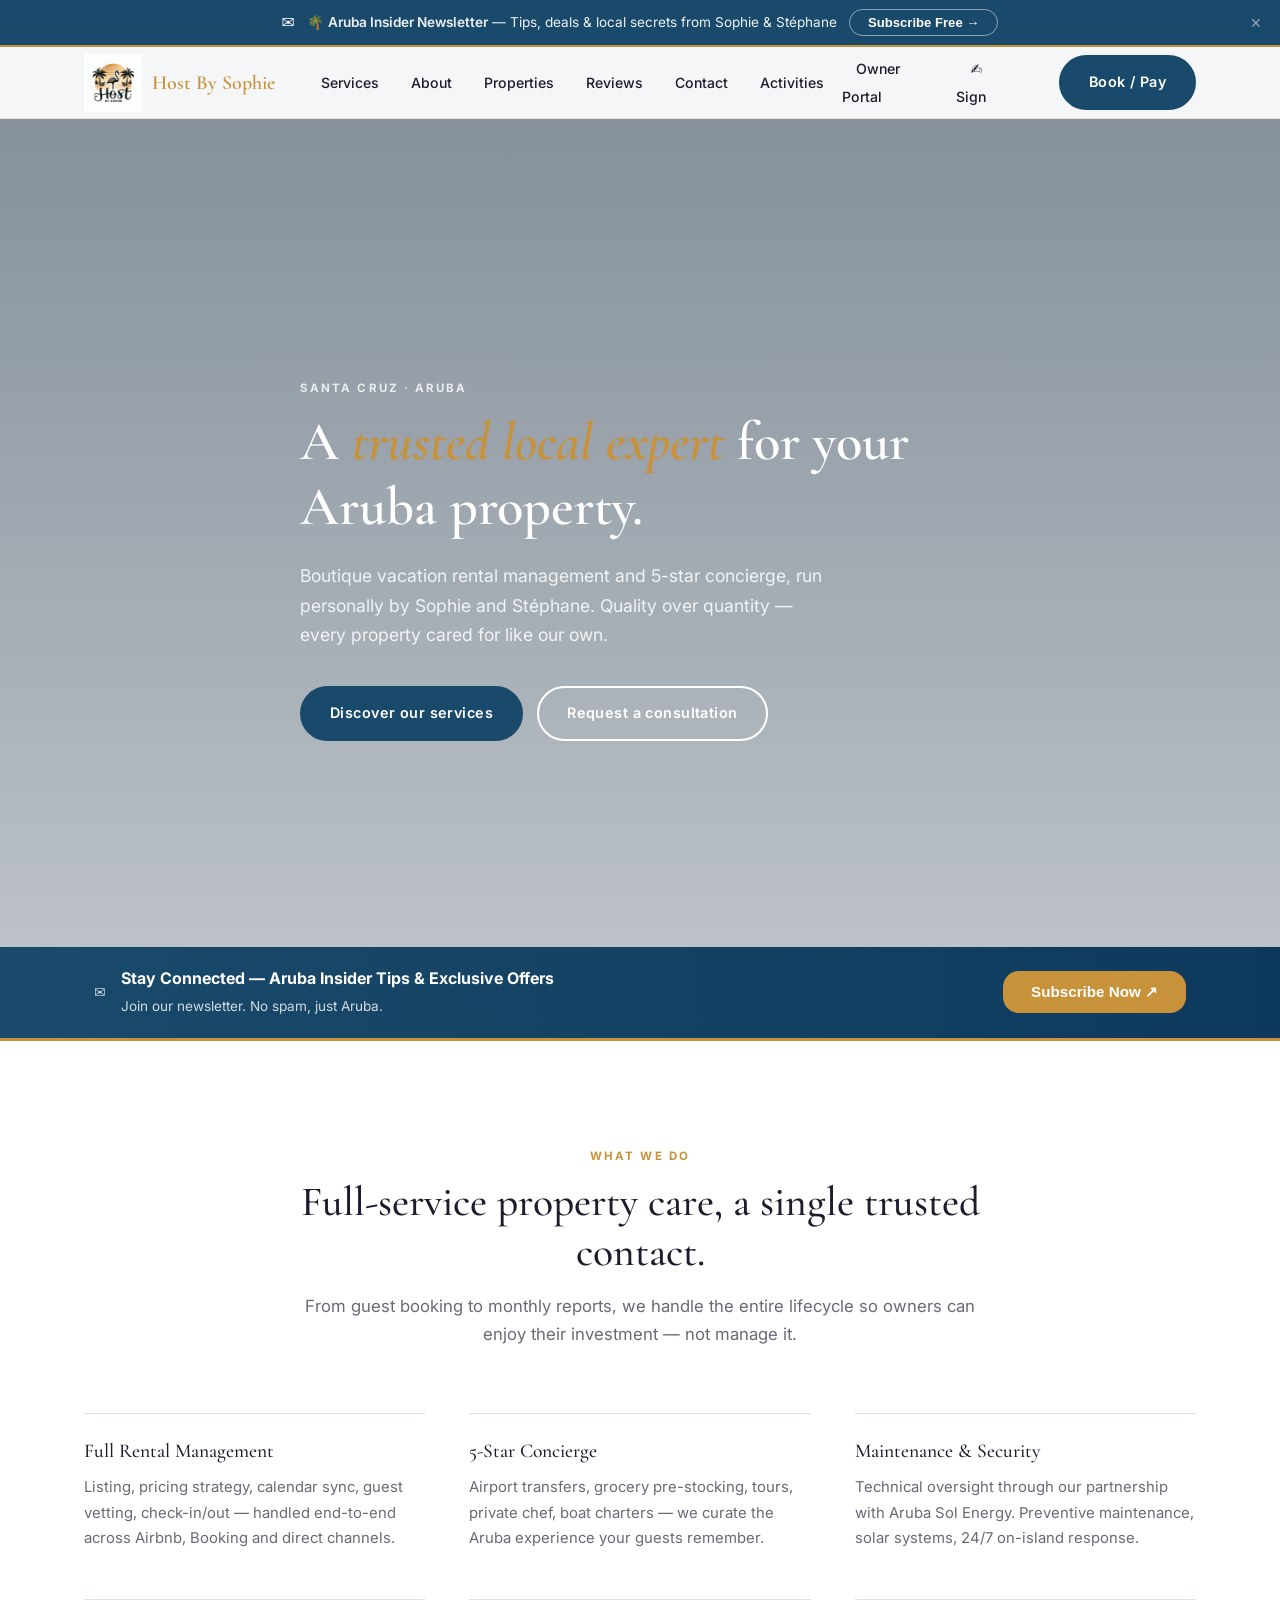
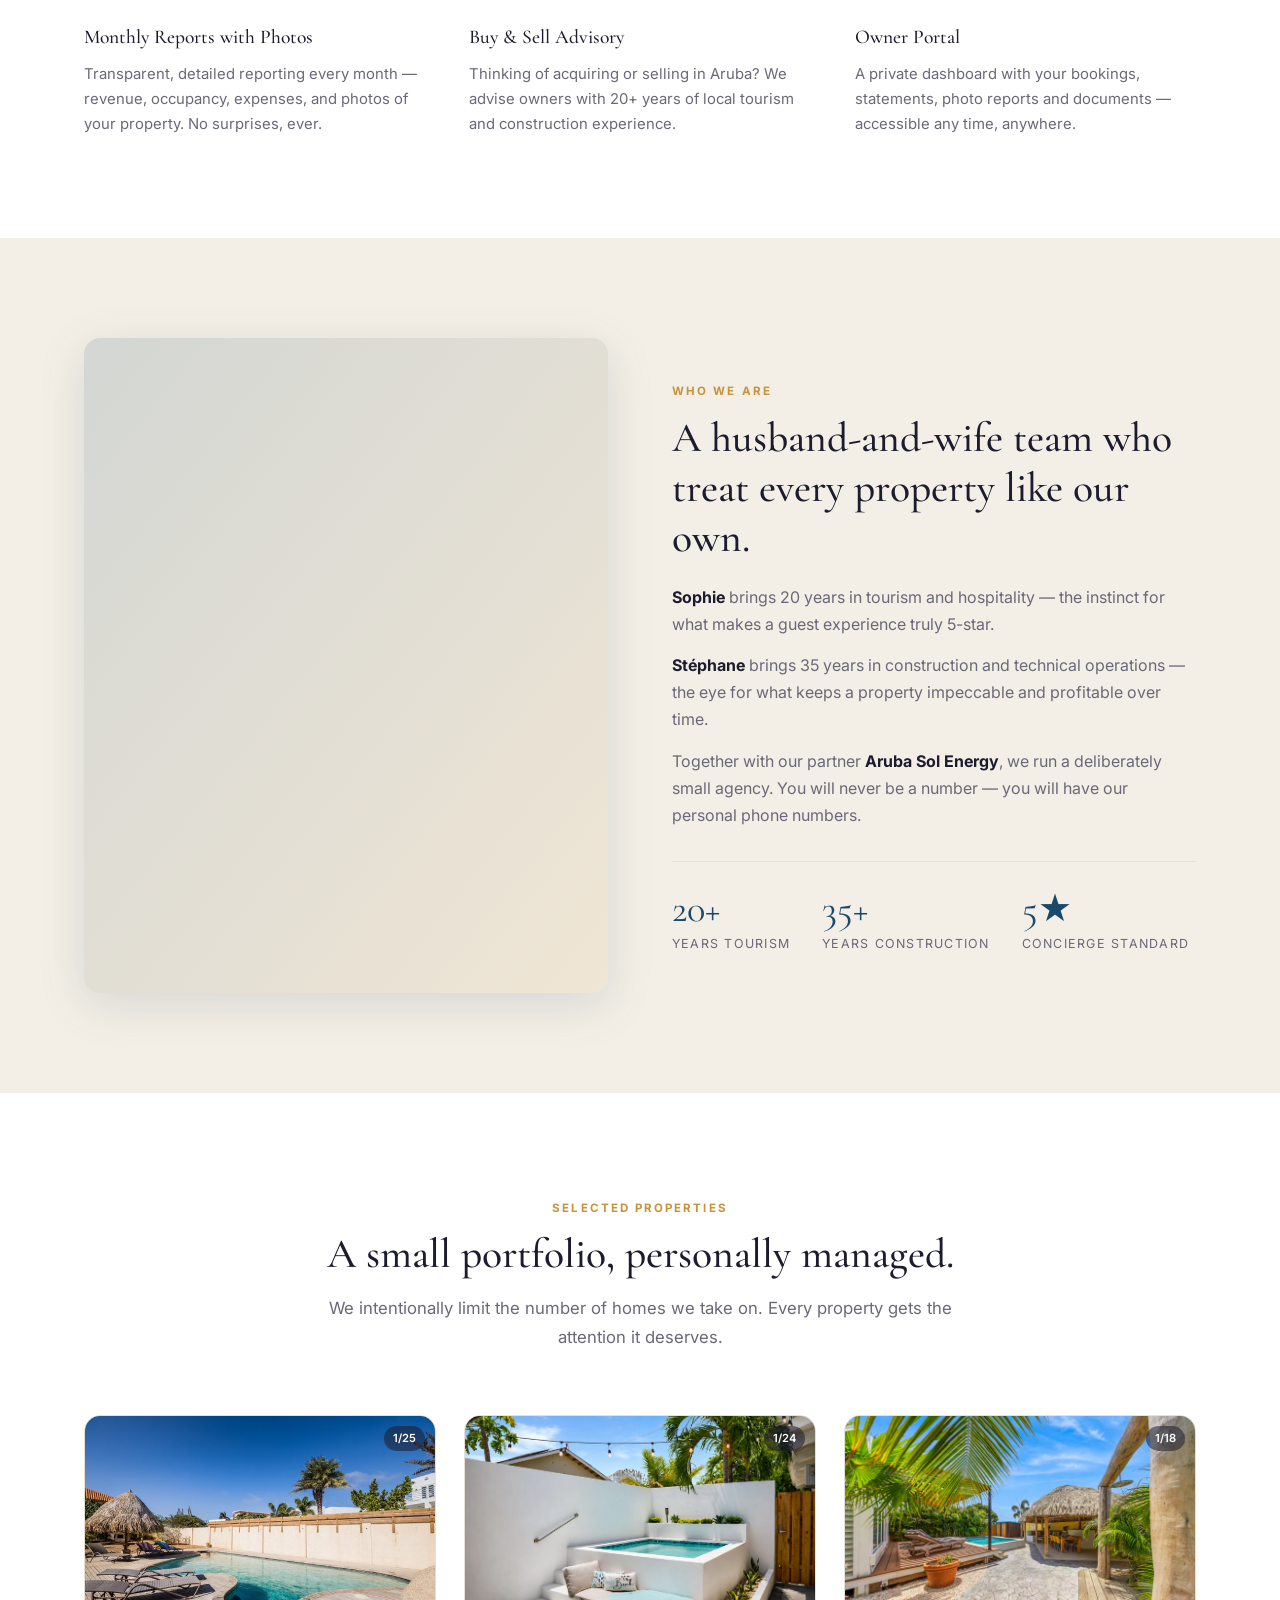
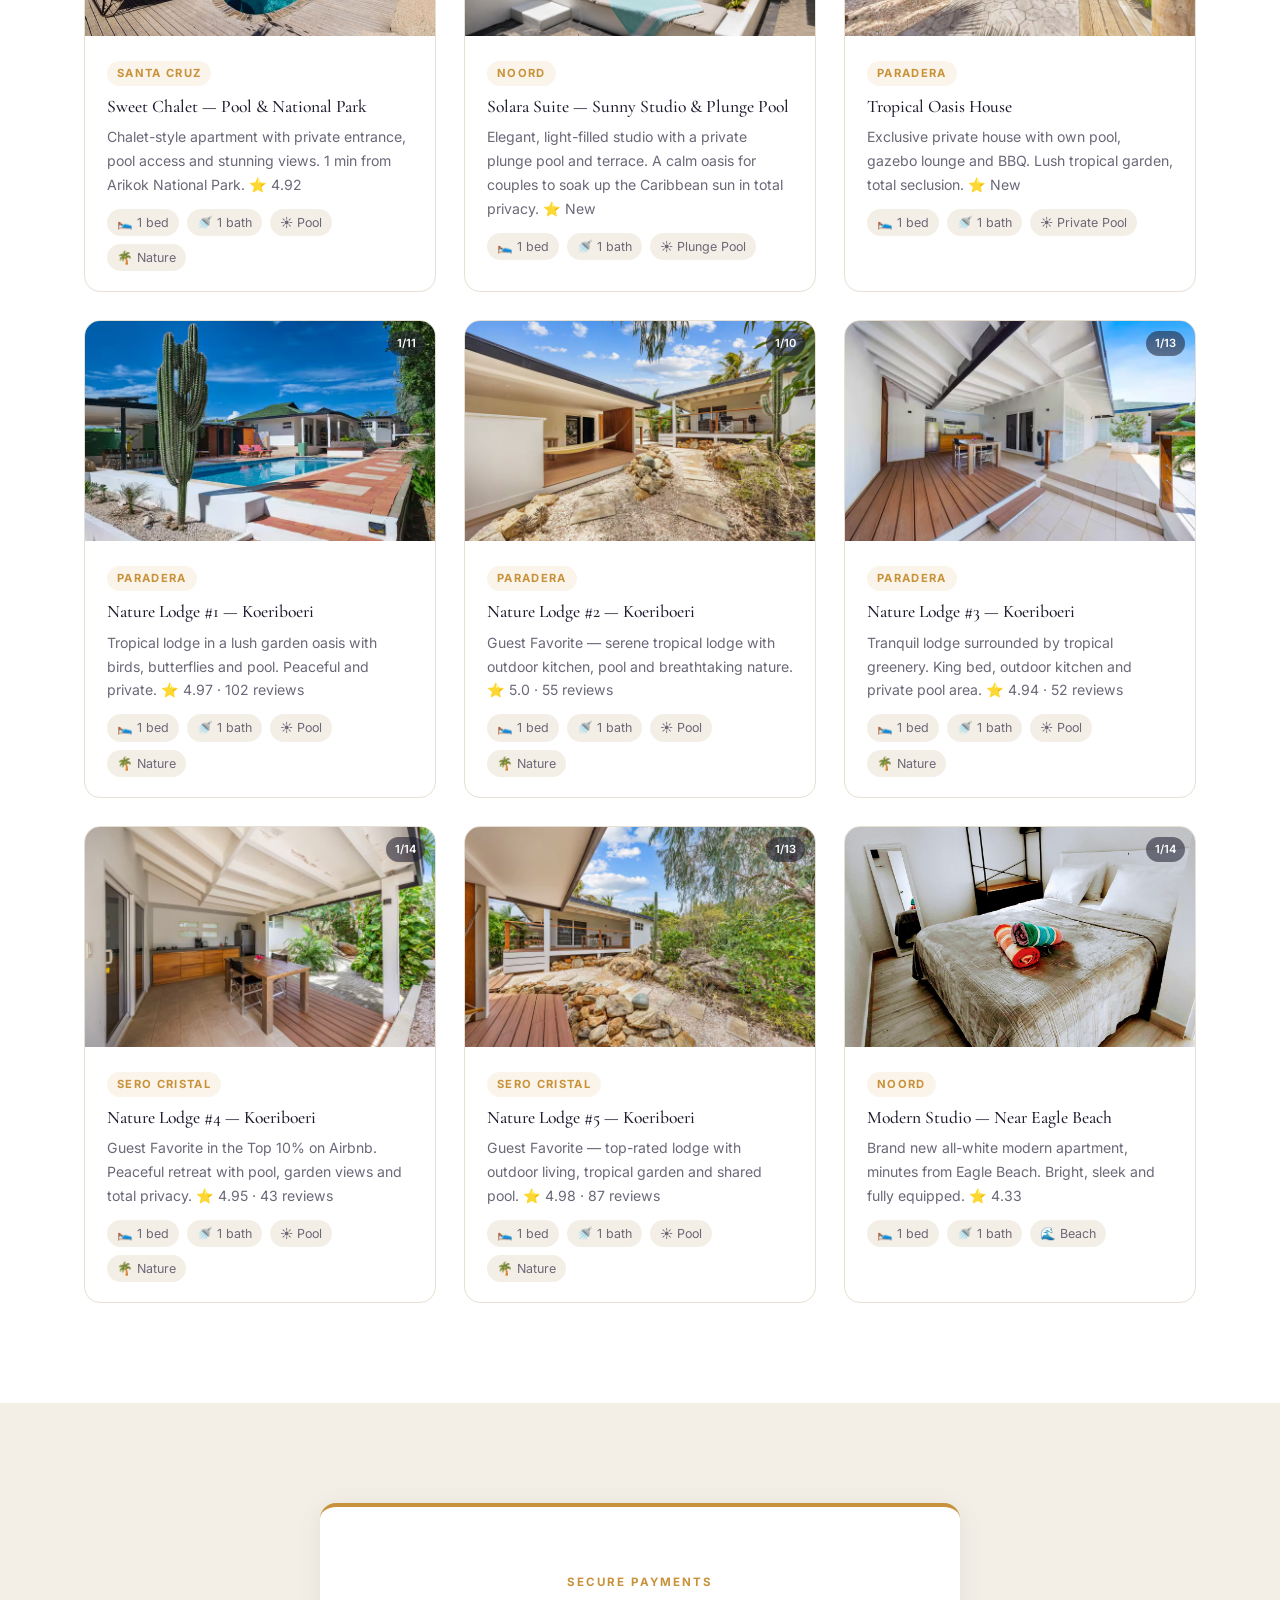
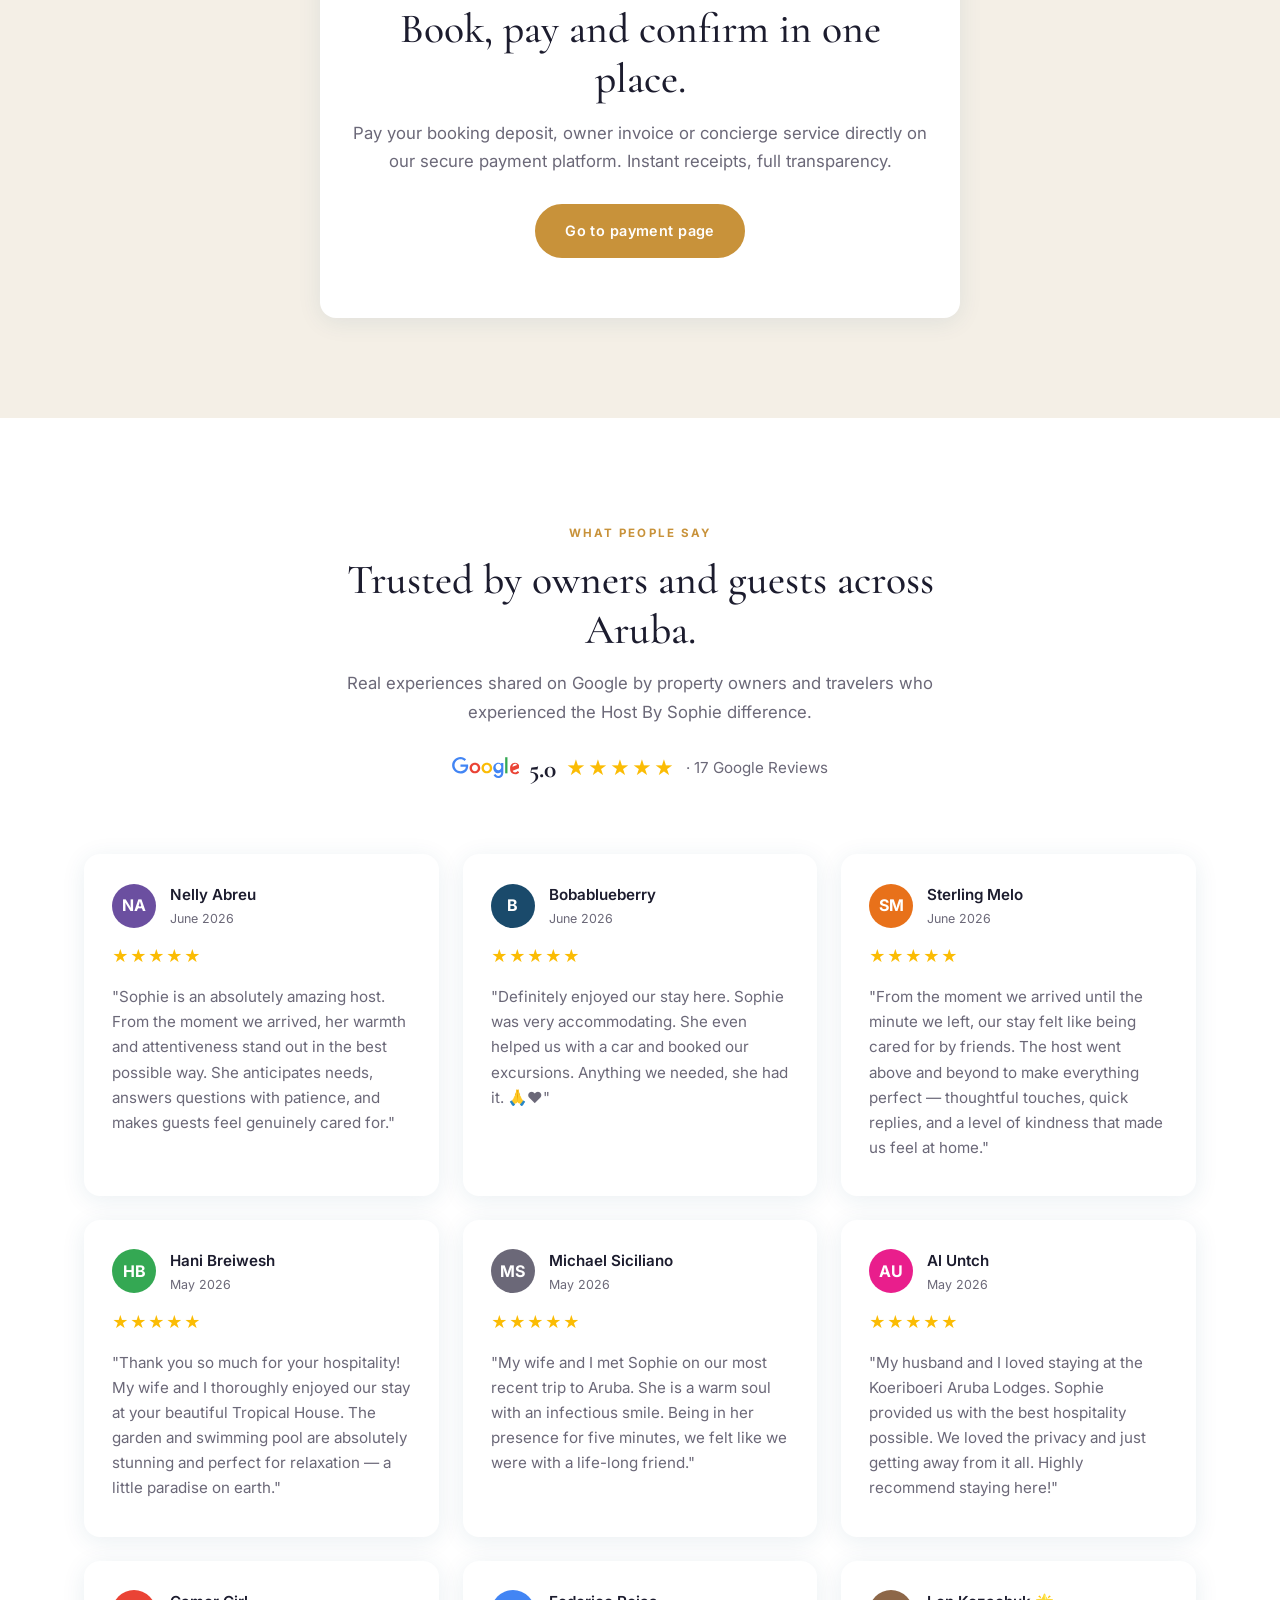
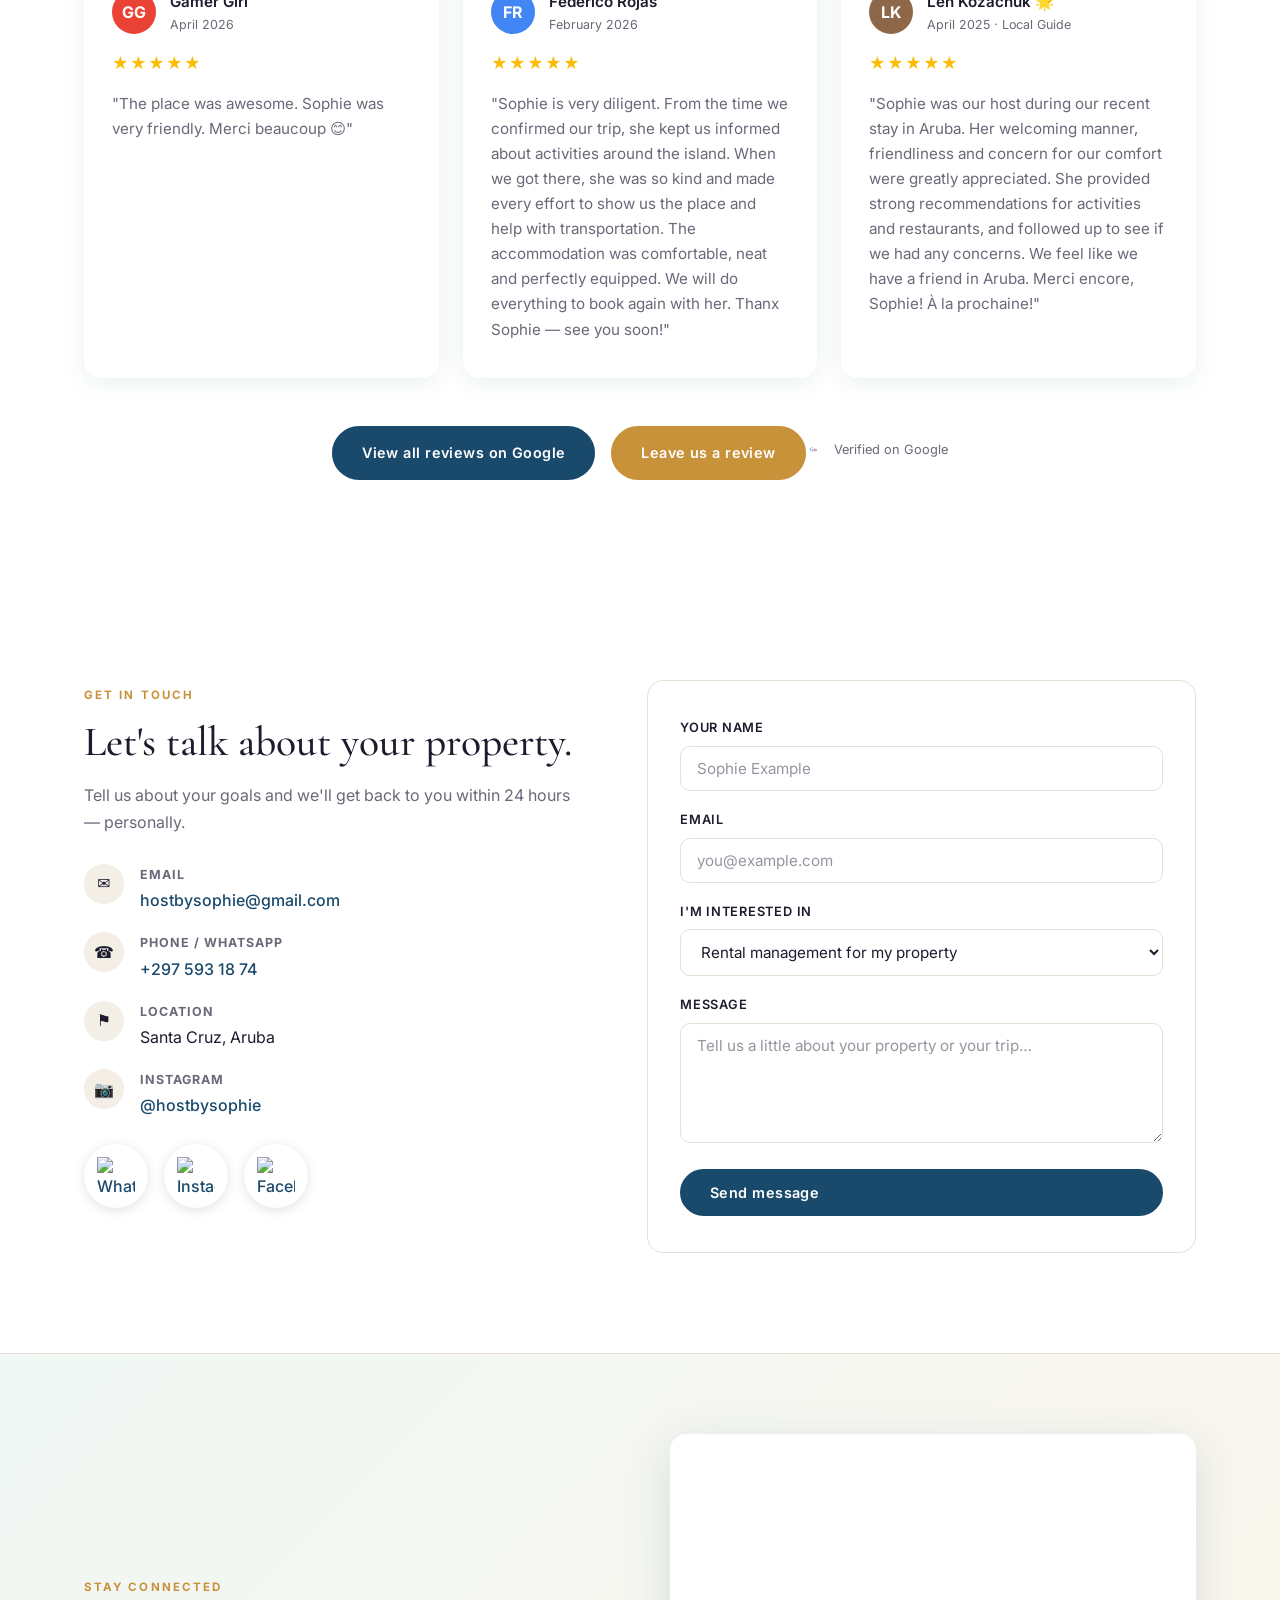
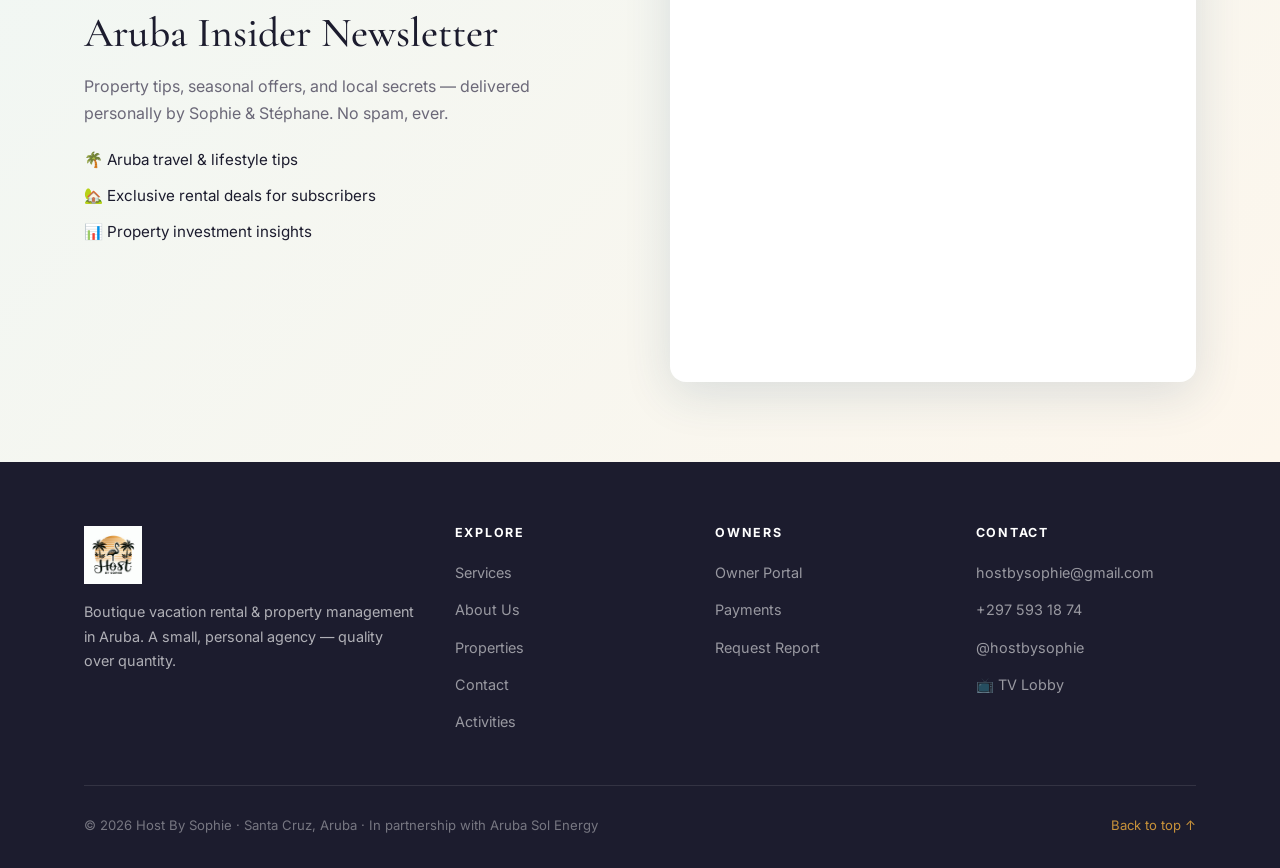
==== commit f968f6d3: "feat: live Google reviews via Cloudflare Function + direct one-click review link" ====
--- a/index.html
+++ b/index.html
@@ -550,13 +550,13 @@
         <p>Real experiences shared on Google by property owners and travelers who experienced the Host By Sophie difference.</p>
         <div class="google-rating-bar">
           <svg class="google-logo" viewBox="0 0 74 24" xmlns="http://www.w3.org/2000/svg" aria-label="Google"><path d="M9.24 8.19v2.46h5.88c-.18 1.38-.64 2.39-1.34 3.1-.86.86-2.2 1.8-4.54 1.8-3.62 0-6.45-2.92-6.45-6.54s2.83-6.54 6.45-6.54c1.95 0 3.38.77 4.43 1.76L15.4 2.5C13.94 1.08 11.98 0 9.24 0 4.28 0 .11 4.04.11 9s4.17 9 9.13 9c2.68 0 4.7-.88 6.28-2.52 1.62-1.62 2.13-3.91 2.13-5.75 0-.57-.04-1.1-.13-1.54H9.24z" fill="#4285F4"/><path d="M25 6.19c-3.21 0-5.83 2.44-5.83 5.81 0 3.34 2.62 5.81 5.83 5.81s5.83-2.46 5.83-5.81c0-3.37-2.62-5.81-5.83-5.81zm0 9.33c-1.76 0-3.28-1.45-3.28-3.52s1.52-3.52 3.28-3.52 3.28 1.46 3.28 3.52-1.52 3.52-3.28 3.52z" fill="#EA4335"/><path d="M53.58 7.49h-.09c-.57-.68-1.67-1.3-3.06-1.3C47.53 6.19 45 8.72 45 12c0 3.25 2.53 5.81 5.43 5.81 1.39 0 2.49-.61 3.06-1.32h.09v.81c0 2.22-1.19 3.41-3.1 3.41-1.56 0-2.53-1.12-2.93-2.07l-2.22.92c.64 1.54 2.33 3.43 5.15 3.43 2.99 0 5.52-1.76 5.52-6.05V6.49h-2.42v1zm-2.93 7.03c-1.76 0-3.1-1.5-3.1-3.52s1.34-3.52 3.1-3.52c1.74 0 3.1 1.53 3.1 3.54.01 2.01-1.36 3.5-3.1 3.5z" fill="#4285F4"/><path d="M38 6.19c-3.21 0-5.83 2.44-5.83 5.81 0 3.34 2.62 5.81 5.83 5.81s5.83-2.46 5.83-5.81c0-3.37-2.62-5.81-5.83-5.81zm0 9.33c-1.76 0-3.28-1.45-3.28-3.52S36.24 8.48 38 8.48s3.28 1.46 3.28 3.52-1.52 3.52-3.28 3.52z" fill="#FBBC05"/><path d="M58 .24h2.51v17.57H58z" fill="#34A853"/><path d="M63.41 11.76c-.06-2.22 1.72-5.57 5.28-5.57 3.14 0 4.93 2.1 4.93 5.81l-7.45 3.08c.57 1.12 1.46 1.7 2.7 1.7 1.24 0 2.1-.61 2.73-1.54l1.94 1.29c-.63.93-2.14 2.28-4.67 2.28-3.37 0-5.46-2.58-5.46-5.05zm2.55-1.07l4.98-2.07c-.27-.69-1.09-1.17-2.05-1.17-1.23 0-2.94 1.09-2.93 3.24z" fill="#EA4335"/></svg>
-          <div class="rating-score">5.0</div>
-          <div class="rating-stars">&#9733;&#9733;&#9733;&#9733;&#9733;</div>
-          <div class="rating-count">&#183; 15 Google Reviews</div>
-        </div>
-      </div>
-
-      <div class="reviews-grid">
+          <div class="rating-score" id="ratingScore">5.0</div>
+          <div class="rating-stars" id="ratingStars">&#9733;&#9733;&#9733;&#9733;&#9733;</div>
+          <div class="rating-count">&#183; <span id="ratingCount">17</span> Google Reviews</div>
+        </div>
+      </div>
+
+      <div class="reviews-grid" id="reviewsGrid">
 
         <div class="review-card reveal">
           <div class="reviewer-row">
@@ -670,7 +670,7 @@
 
       <div class="reviews-cta">
         <a href="https://www.google.com/maps/place/HOST+BY+SOPHIE/@12.5172366,-69.9620747,17z/data=!3m1!1e3!4m6!3m5!1s0x676f4426bf5555ff:0x4c61a5cbb18e386!8m2!3d12.5172366!4d-69.9620747!16s%2Fg%2F11myzm7gbp" target="_blank" rel="noopener" class="btn btn-primary">View all reviews on Google</a>
-        <a href="https://share.google/e2593P8dnw9nmS7Zl" target="_blank" rel="noopener" class="btn btn-gold" style="margin-left:12px;">Leave us a review</a>
+        <a href="https://search.google.com/local/writereview?placeid=ChIJ_1VVvyZEb2cRhuMYu1waxgQ" target="_blank" rel="noopener" class="btn btn-gold" style="margin-left:12px;">Leave us a review</a>
         <div class="google-badge">
           <svg width="16" height="16" viewBox="0 0 74 24" xmlns="http://www.w3.org/2000/svg"><path d="M9.24 8.19v2.46h5.88c-.18 1.38-.64 2.39-1.34 3.1-.86.86-2.2 1.8-4.54 1.8-3.62 0-6.45-2.92-6.45-6.54s2.83-6.54 6.45-6.54c1.95 0 3.38.77 4.43 1.76L15.4 2.5C13.94 1.08 11.98 0 9.24 0 4.28 0 .11 4.04.11 9s4.17 9 9.13 9c2.68 0 4.7-.88 6.28-2.52 1.62-1.62 2.13-3.91 2.13-5.75 0-.57-.04-1.1-.13-1.54H9.24z" fill="#4285F4"/><path d="M25 6.19c-3.21 0-5.83 2.44-5.83 5.81 0 3.34 2.62 5.81 5.83 5.81s5.83-2.46 5.83-5.81c0-3.37-2.62-5.81-5.83-5.81zm0 9.33c-1.76 0-3.28-1.45-3.28-3.52s1.52-3.52 3.28-3.52 3.28 1.46 3.28 3.52-1.52 3.52-3.28 3.52z" fill="#EA4335"/></svg>
           Verified on Google
@@ -845,6 +845,49 @@
 
   <!-- ============================== JS ============================== -->
   <script>
+    // Live Google Reviews — fetches /google-reviews (Cloudflare Function) and
+    // replaces the static fallback cards below with the 5 most recent real
+    // reviews. If the fetch fails for any reason, the static cards already
+    // in the HTML stay untouched, so the section never looks broken.
+    const AVATAR_COLORS = ['#6B4FA0', '#1A4A6B', '#E8711A', '#34A853', '#6B6878', '#E91E8C', '#EA4335', '#4285F4', '#8D6748'];
+    function escapeHtml(str) {
+      const div = document.createElement('div');
+      div.textContent = str || '';
+      return div.innerHTML;
+    }
+    function initials(name) {
+      return (name || '?').trim().split(/\s+/).slice(0, 2).map(w => w[0]).join('').toUpperCase();
+    }
+    async function loadLiveReviews() {
+      try {
+        const res = await fetch('/google-reviews');
+        if (!res.ok) return;
+        const data = await res.json();
+        if (data.error || !Array.isArray(data.reviews) || !data.reviews.length) return;
+
+        if (data.rating) document.getElementById('ratingScore').textContent = data.rating.toFixed(1);
+        if (data.totalReviews) document.getElementById('ratingCount').textContent = data.totalReviews;
+
+        const grid = document.getElementById('reviewsGrid');
+        grid.innerHTML = data.reviews.slice(0, 5).map((r, i) => `
+          <div class="review-card reveal in">
+            <div class="reviewer-row">
+              <div class="reviewer-avatar" style="background:${AVATAR_COLORS[i % AVATAR_COLORS.length]};">${escapeHtml(initials(r.author))}</div>
+              <div class="reviewer-info">
+                <div class="reviewer-name">${escapeHtml(r.author)}</div>
+                <div class="reviewer-date">${escapeHtml(r.relativeTime || '')}</div>
+              </div>
+            </div>
+            <div class="review-stars">${'&#9733;'.repeat(r.rating || 5)}</div>
+            <p class="review-text">"${escapeHtml(r.text)}"</p>
+          </div>
+        `).join('');
+      } catch (err) {
+        console.warn('Live reviews unavailable, showing static fallback.', err);
+      }
+    }
+    loadLiveReviews();
+
     // Keep --topbar-h in sync with the real newsletter banner height.
     // Fixes: on narrow screens (Android/mobile) the banner text wraps to 2-3
     // lines and grows taller than the old hardcoded 44px, which pushed the
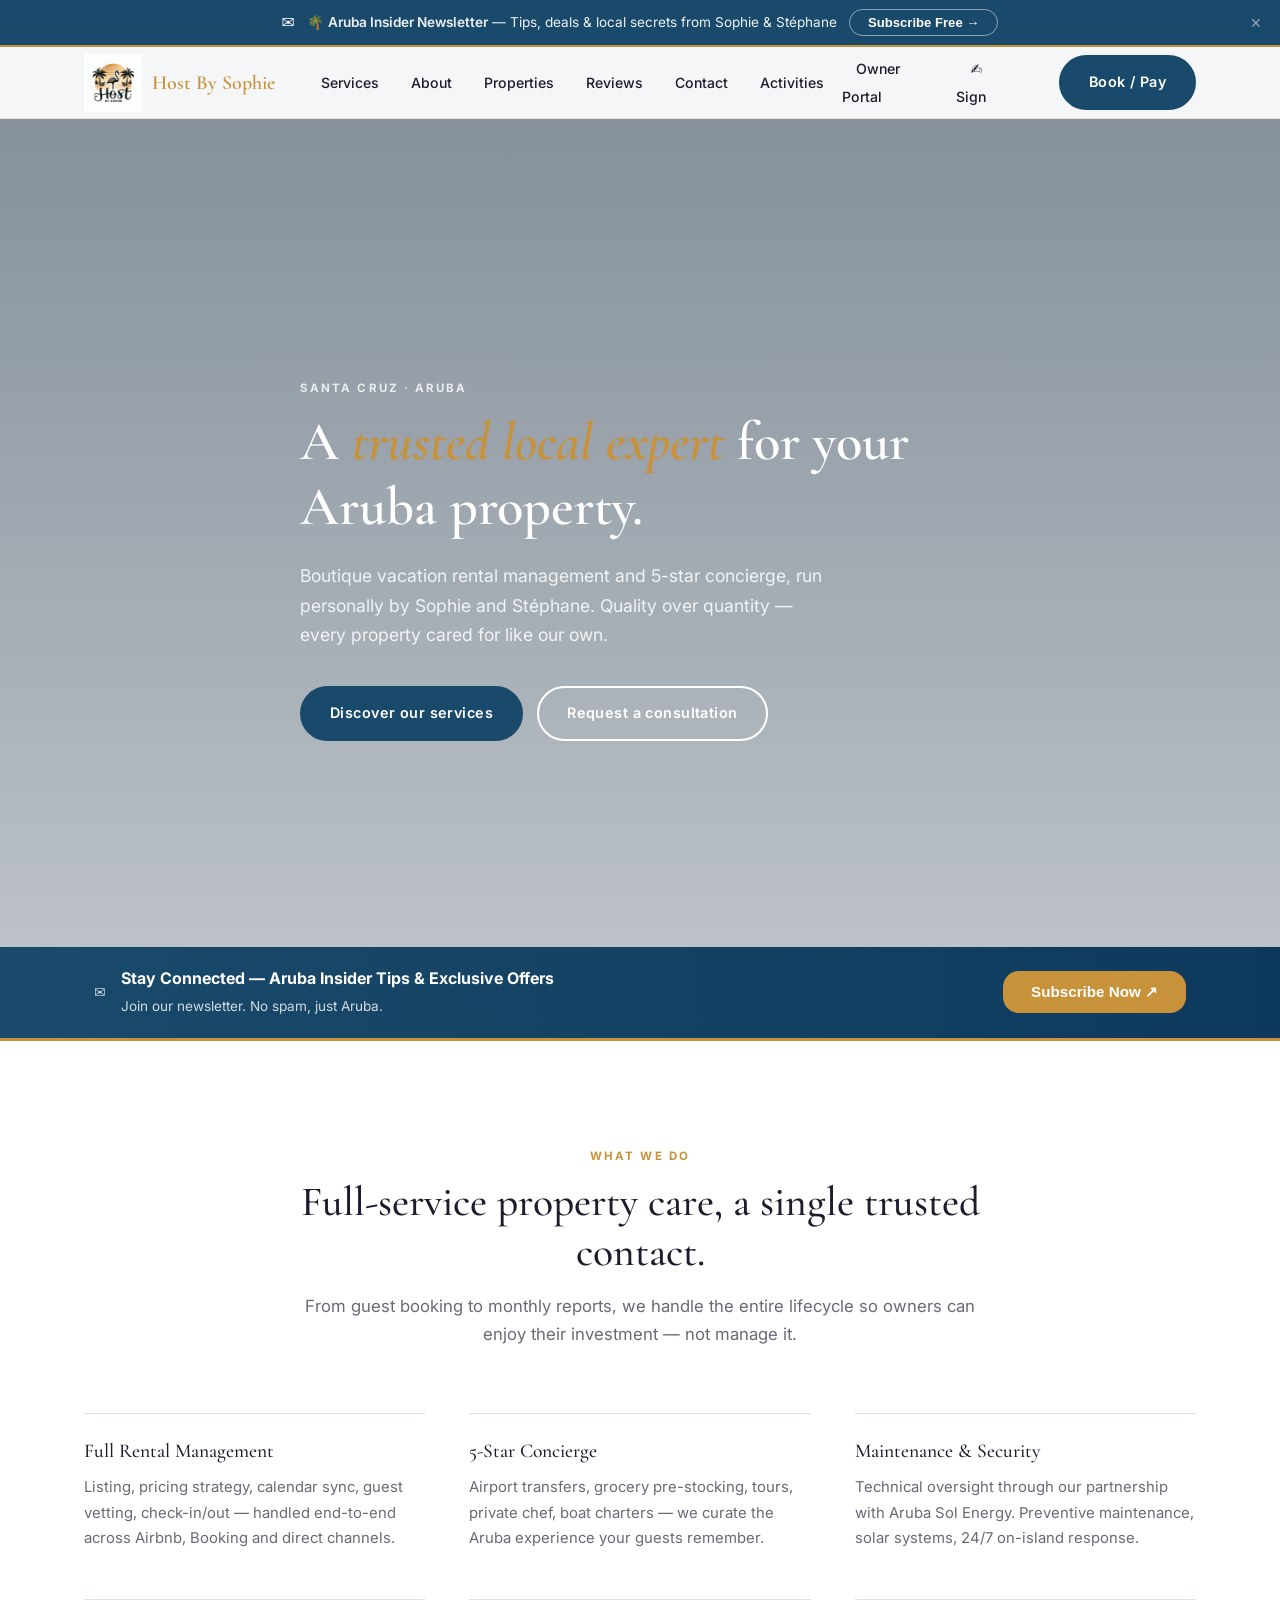
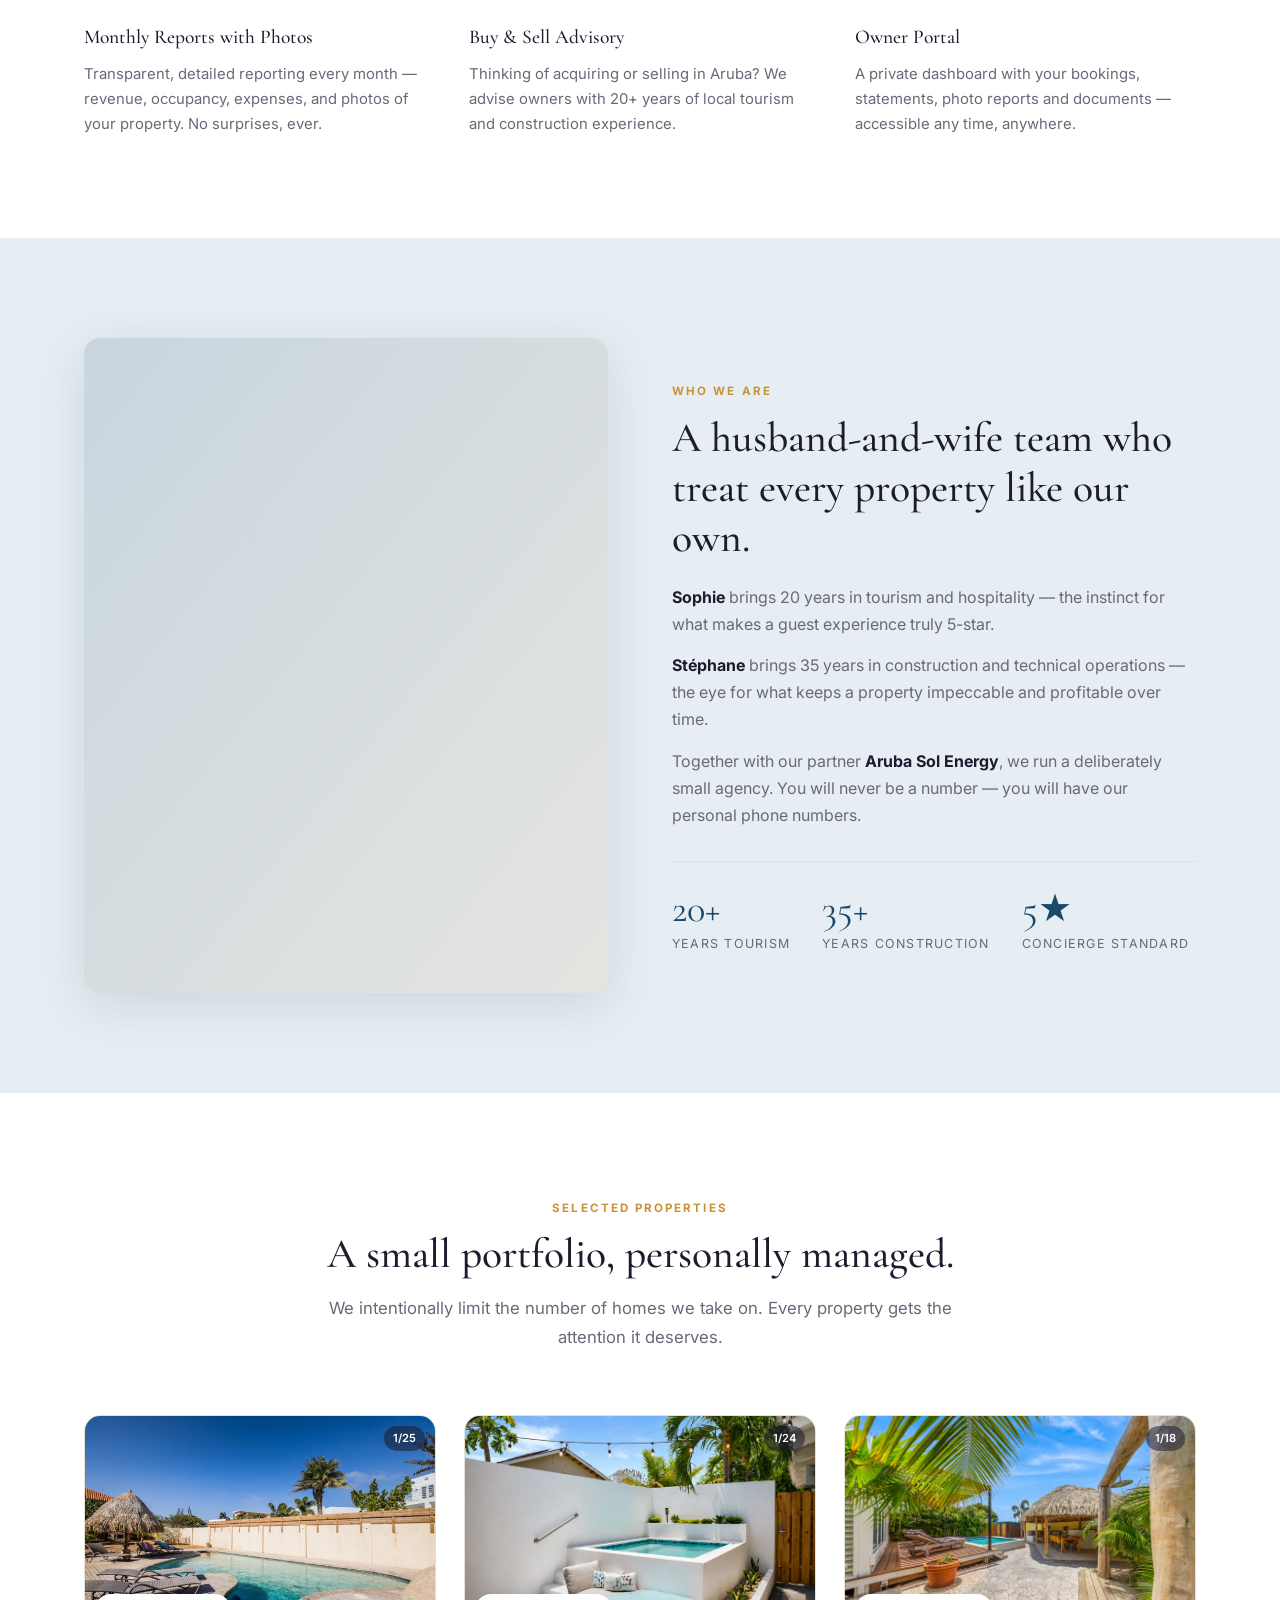
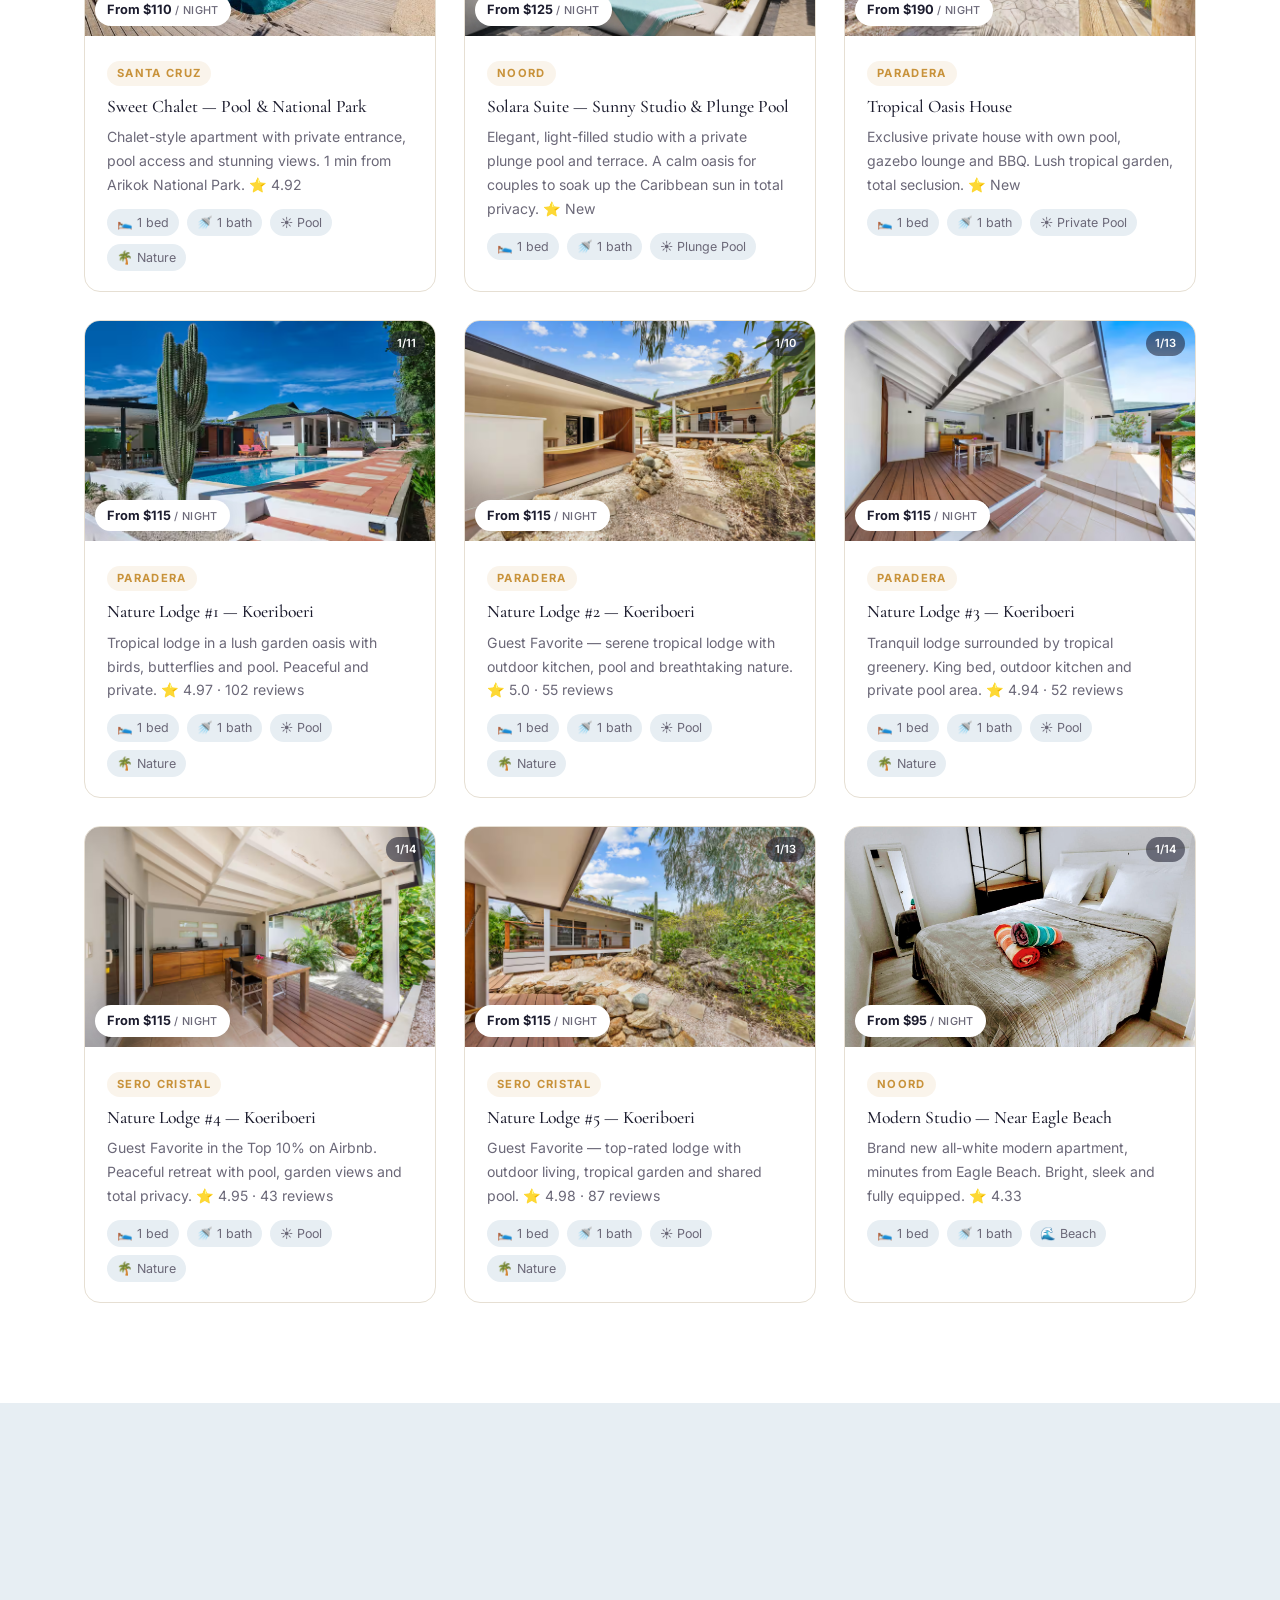
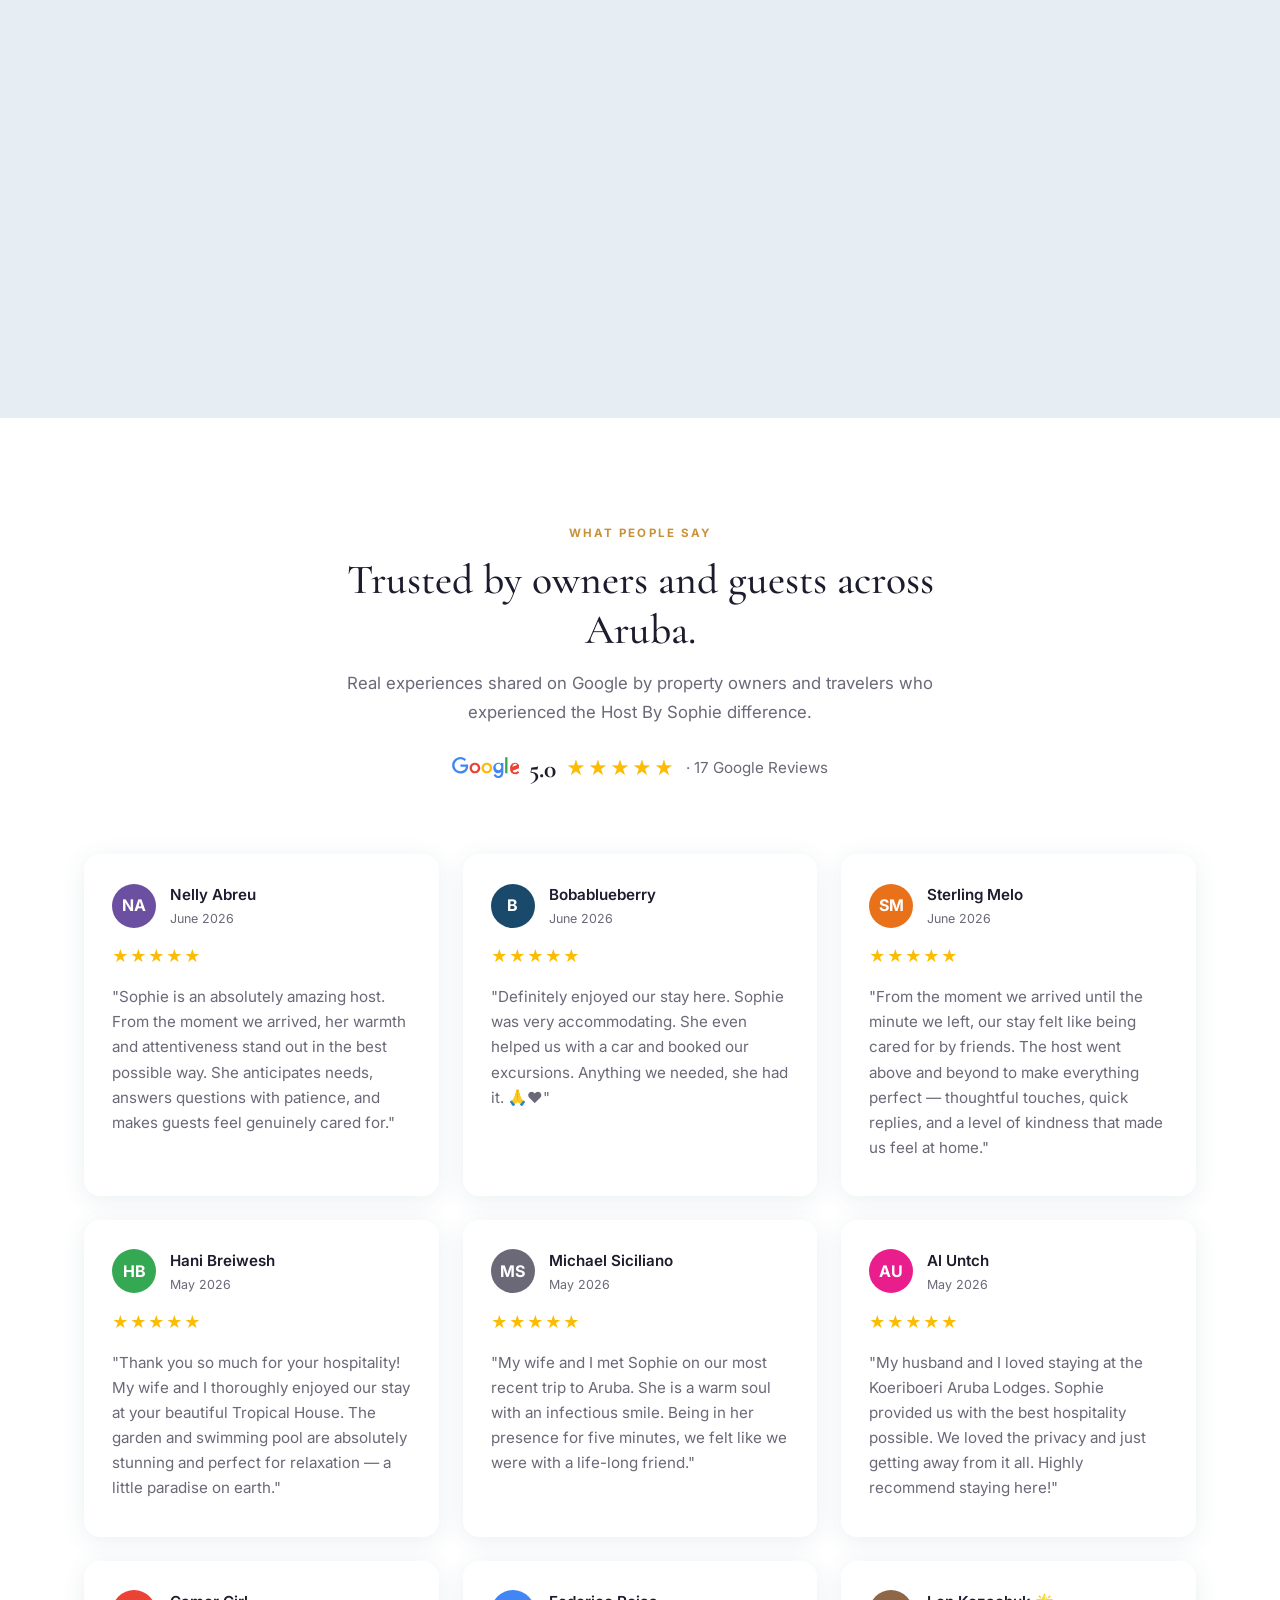
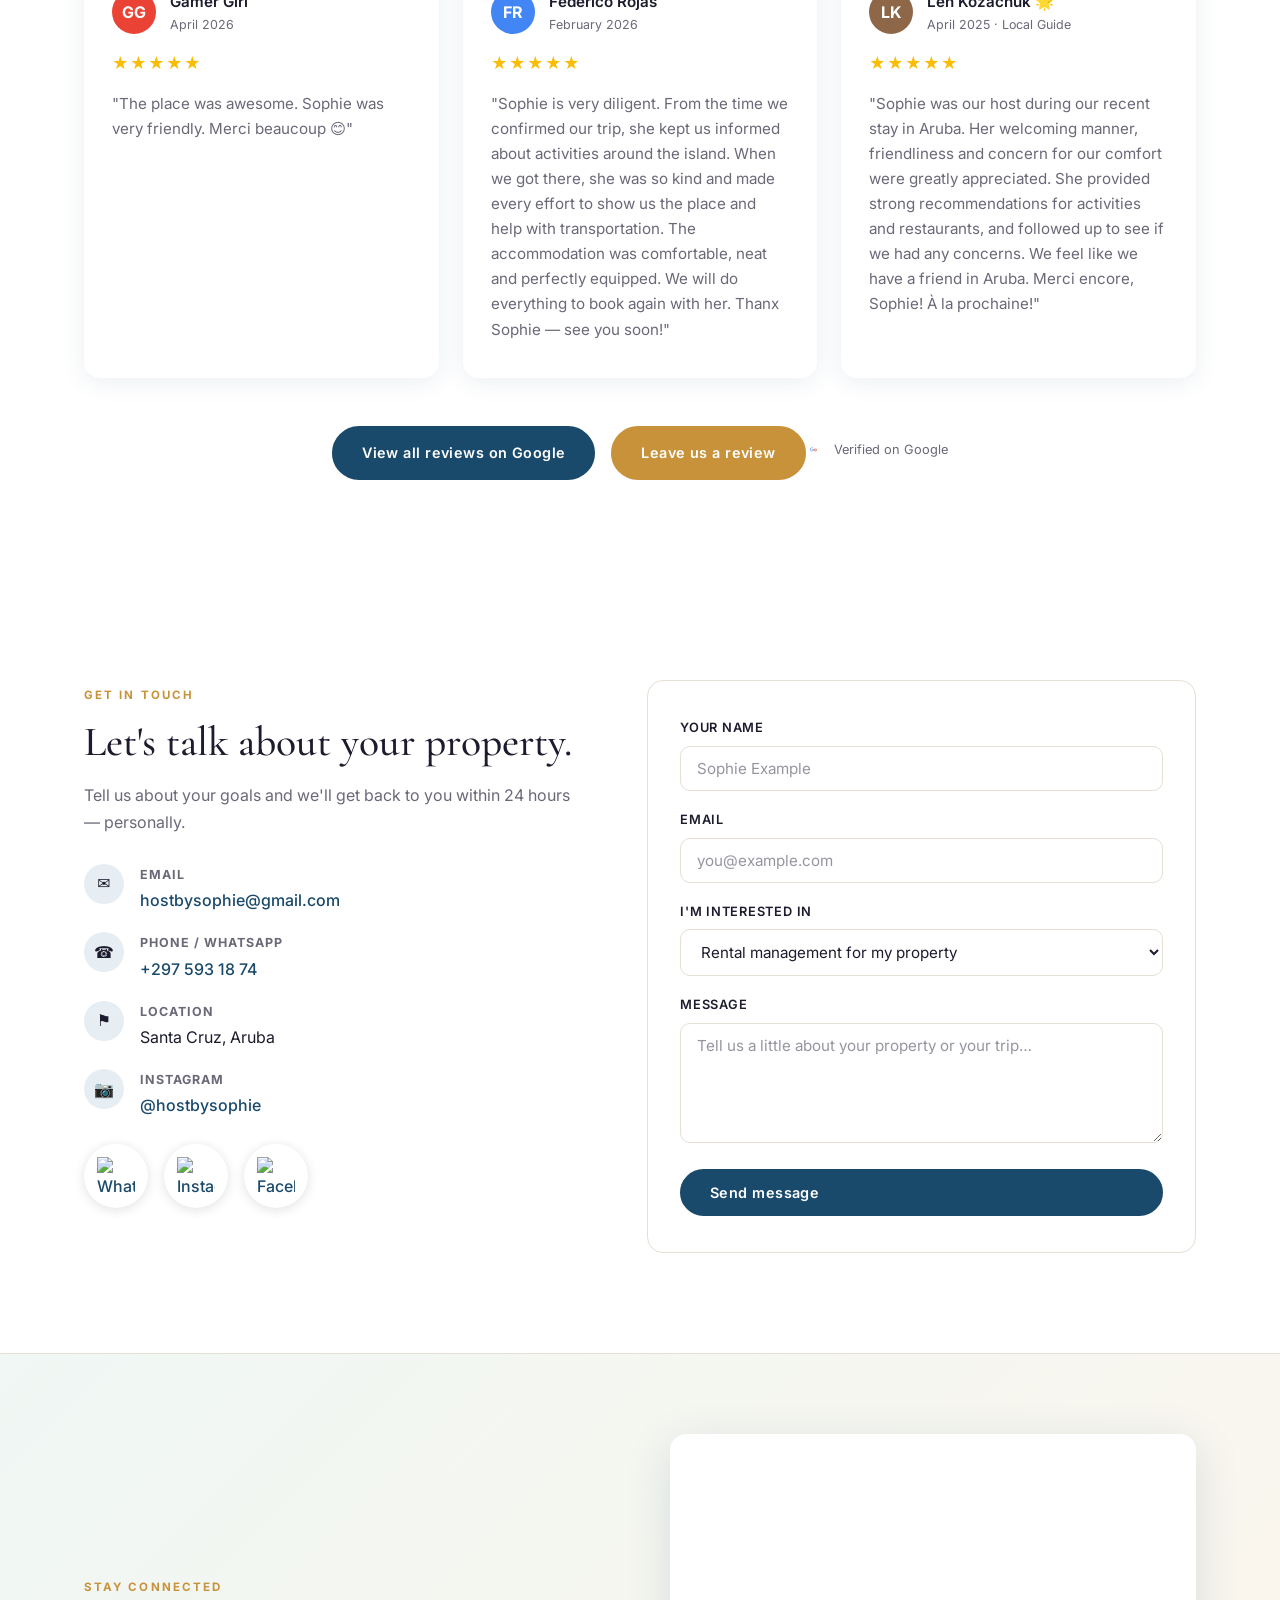
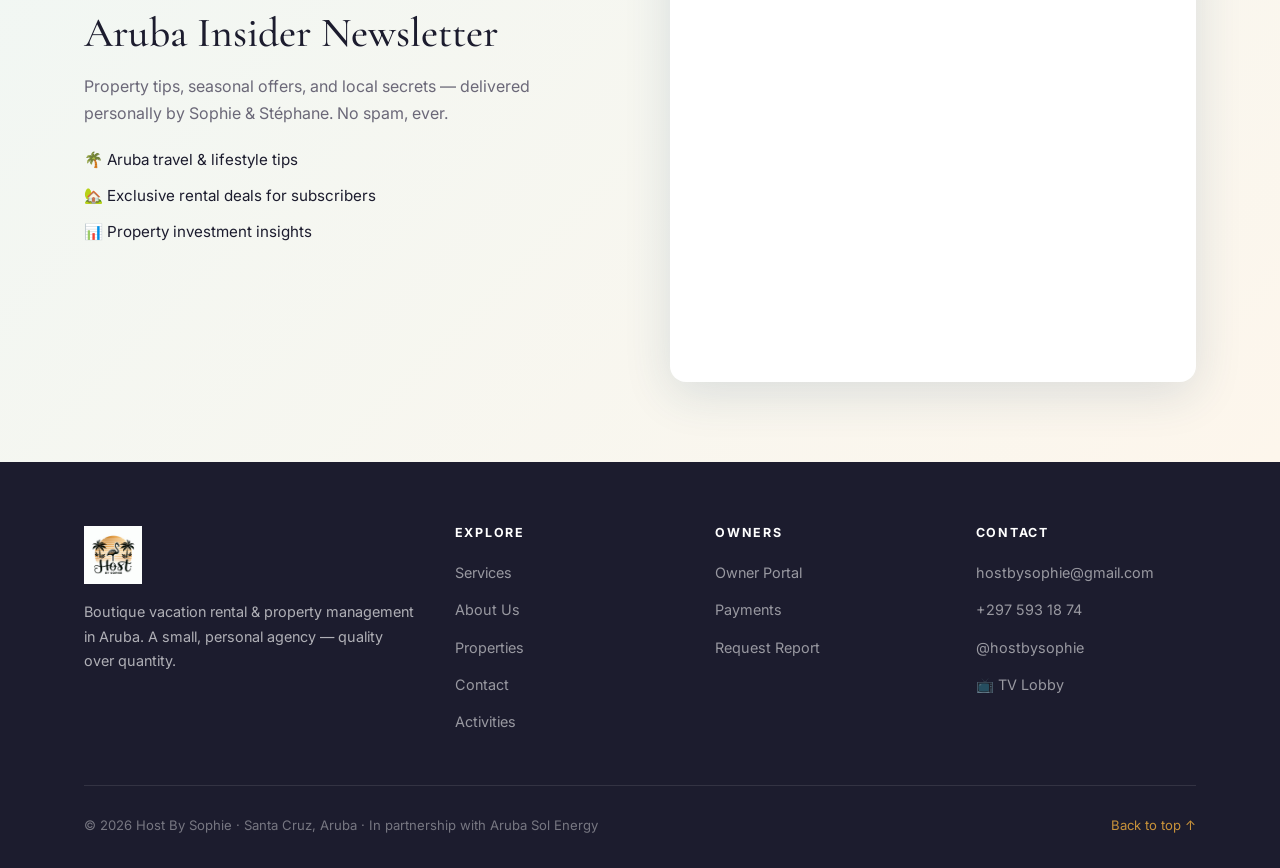
==== commit 7543d739: "content: add starting nightly price badge to property cards" ====
--- a/index.html
+++ b/index.html
@@ -215,6 +215,7 @@
         <article class="property-card reveal" onclick="openBooking('Sweet Chalet — Pool &amp; National Park','https://www.airbnb.com/rooms/44393363')" role="button" tabindex="0">
           <div class="property-img carousel" data-carousel>
             <span class="carousel-count">1/25</span>
+            <span class="property-price">From $110<span> / night</span></span>
             <div class="carousel-track">
               <img src="picts/sweet-chalet/1.jpg" alt="Sweet Chalet vacation rental near Arikok National Park, Santa Cruz Aruba — photo 1 of 25" loading="lazy" />
               <img src="picts/sweet-chalet/2.jpg" alt="Sweet Chalet vacation rental near Arikok National Park, Santa Cruz Aruba — photo 2 of 25" loading="lazy" />
@@ -259,6 +260,7 @@
         <article class="property-card reveal" onclick="openBooking('Solara Suite — Sunny Studio &amp; Plunge Pool','https://www.airbnb.com/rooms/1737130224071442143')" role="button" tabindex="0">
           <div class="property-img carousel" data-carousel>
             <span class="carousel-count">1/24</span>
+            <span class="property-price">From $125<span> / night</span></span>
             <div class="carousel-track">
               <img src="picts/solara-suite/1.webp" alt="Solara Suite sunny studio with private plunge pool, Noord Aruba — photo 1 of 24" loading="lazy" />
               <img src="picts/solara-suite/2.webp" alt="Solara Suite sunny studio with private plunge pool, Noord Aruba — photo 2 of 24" loading="lazy" />
@@ -302,6 +304,7 @@
         <article class="property-card reveal" onclick="openBooking('Tropical Oasis House','https://www.airbnb.com/rooms/1614532210588967996')" role="button" tabindex="0">
           <div class="property-img carousel" data-carousel>
             <span class="carousel-count">1/18</span>
+            <span class="property-price">From $190<span> / night</span></span>
             <div class="carousel-track">
               <img src="picts/tropical-oasis/1.avif" alt="Tropical Oasis House private pool and garden, Paradera Aruba — photo 1 of 18" loading="lazy" />
               <img src="picts/tropical-oasis/2.avif" alt="Tropical Oasis House private pool and garden, Paradera Aruba — photo 2 of 18" loading="lazy" />
@@ -339,6 +342,7 @@
         <article class="property-card reveal" onclick="openBooking('Nature Lodge #1 — Koeriboeri','https://www.airbnb.com/rooms/41143720')" role="button" tabindex="0">
           <div class="property-img carousel" data-carousel>
             <span class="carousel-count">1/11</span>
+            <span class="property-price">From $115<span> / night</span></span>
             <div class="carousel-track">
               <img src="picts/lodge-1/1.avif" alt="Nature Lodge #1 Koeriboeri tropical garden lodge, Paradera Aruba — photo 1 of 11" loading="lazy" />
               <img src="picts/lodge-1/2.avif" alt="Nature Lodge #1 Koeriboeri tropical garden lodge, Paradera Aruba — photo 2 of 11" loading="lazy" />
@@ -369,6 +373,7 @@
         <article class="property-card reveal" onclick="openBooking('Nature Lodge #2 — Koeriboeri','https://www.airbnb.com/rooms/41146023')" role="button" tabindex="0">
           <div class="property-img carousel" data-carousel>
             <span class="carousel-count">1/10</span>
+            <span class="property-price">From $115<span> / night</span></span>
             <div class="carousel-track">
               <img src="picts/lodge-2/1.avif" alt="Nature Lodge #2 Koeriboeri tropical garden lodge, Paradera Aruba — photo 1 of 10" loading="lazy" />
               <img src="picts/lodge-2/2.avif" alt="Nature Lodge #2 Koeriboeri tropical garden lodge, Paradera Aruba — photo 2 of 10" loading="lazy" />
@@ -398,6 +403,7 @@
         <article class="property-card reveal" onclick="openBooking('Nature Lodge #3 — Koeriboeri','https://www.airbnb.com/rooms/46260577')" role="button" tabindex="0">
           <div class="property-img carousel" data-carousel>
             <span class="carousel-count">1/13</span>
+            <span class="property-price">From $115<span> / night</span></span>
             <div class="carousel-track">
               <img src="picts/lodge-3/1.avif" alt="Nature Lodge #3 Koeriboeri tropical garden lodge, Paradera Aruba — photo 1 of 13" loading="lazy" />
               <img src="picts/lodge-3/2.avif" alt="Nature Lodge #3 Koeriboeri tropical garden lodge, Paradera Aruba — photo 2 of 13" loading="lazy" />
@@ -430,6 +436,7 @@
         <article class="property-card reveal" onclick="openBooking('Nature Lodge #4 — Koeriboeri','https://www.airbnb.com/rooms/46369222')" role="button" tabindex="0">
           <div class="property-img carousel" data-carousel>
             <span class="carousel-count">1/14</span>
+            <span class="property-price">From $115<span> / night</span></span>
             <div class="carousel-track">
               <img src="picts/lodge-4/1.avif" alt="Nature Lodge #4 Koeriboeri tropical garden lodge, Sero Cristal Aruba — photo 1 of 14" loading="lazy" />
               <img src="picts/lodge-4/2.avif" alt="Nature Lodge #4 Koeriboeri tropical garden lodge, Sero Cristal Aruba — photo 2 of 14" loading="lazy" />
@@ -463,6 +470,7 @@
         <article class="property-card reveal" onclick="openBooking('Nature Lodge #5 — Koeriboeri','https://www.airbnb.com/rooms/46370030')" role="button" tabindex="0">
           <div class="property-img carousel" data-carousel>
             <span class="carousel-count">1/13</span>
+            <span class="property-price">From $115<span> / night</span></span>
             <div class="carousel-track">
               <img src="picts/lodge-5/1.avif" alt="Nature Lodge #5 Koeriboeri tropical garden lodge, Sero Cristal Aruba — photo 1 of 13" loading="lazy" />
               <img src="picts/lodge-5/2.avif" alt="Nature Lodge #5 Koeriboeri tropical garden lodge, Sero Cristal Aruba — photo 2 of 13" loading="lazy" />
@@ -495,6 +503,7 @@
         <article class="property-card reveal" onclick="openBooking('Modern Studio — Near Eagle Beach','https://www.airbnb.com/rooms/1564498617646131316')" role="button" tabindex="0">
           <div class="property-img carousel" data-carousel>
             <span class="carousel-count">1/14</span>
+            <span class="property-price">From $95<span> / night</span></span>
             <div class="carousel-track">
               <img src="picts/bubali/1.jpg" alt="Modern Studio near Eagle Beach, Bubali Noord Aruba — photo 1 of 14" loading="lazy" />
               <img src="picts/bubali/2.png" alt="Modern Studio near Eagle Beach, Bubali Noord Aruba — photo 2 of 14" loading="lazy" />
--- a/assets/styles.css
+++ b/assets/styles.css
@@ -14,7 +14,7 @@
   --gold:     #C8923A;
   --gold-dk:  #A87730;
   --coral:    #D06655;
-  --sand:     #F4EFE6;
+  --sand:     #E7EEF3;
   --white:    #FFFFFF;
 
   /* Ink */
@@ -206,6 +206,12 @@
   background: rgba(28,28,46,.55); color: var(--white); font-size: .7rem; font-weight: 600;
   padding: 3px 9px; border-radius: 999px;
 }
+.property-price {
+  position: absolute; bottom: 10px; left: 10px; z-index: 2;
+  background: var(--white); color: var(--ink); font-size: .8rem; font-weight: 700;
+  padding: 5px 12px; border-radius: 999px; box-shadow: var(--shadow);
+}
+.property-price span { font-weight: 500; color: var(--ink-soft); font-size: .68rem; text-transform: uppercase; letter-spacing: .03em; }
 .carousel-arrow {
   position: absolute; top: 50%; transform: translateY(-50%); z-index: 2;
   width: 30px; height: 30px; border-radius: 50%; border: none; cursor: pointer;
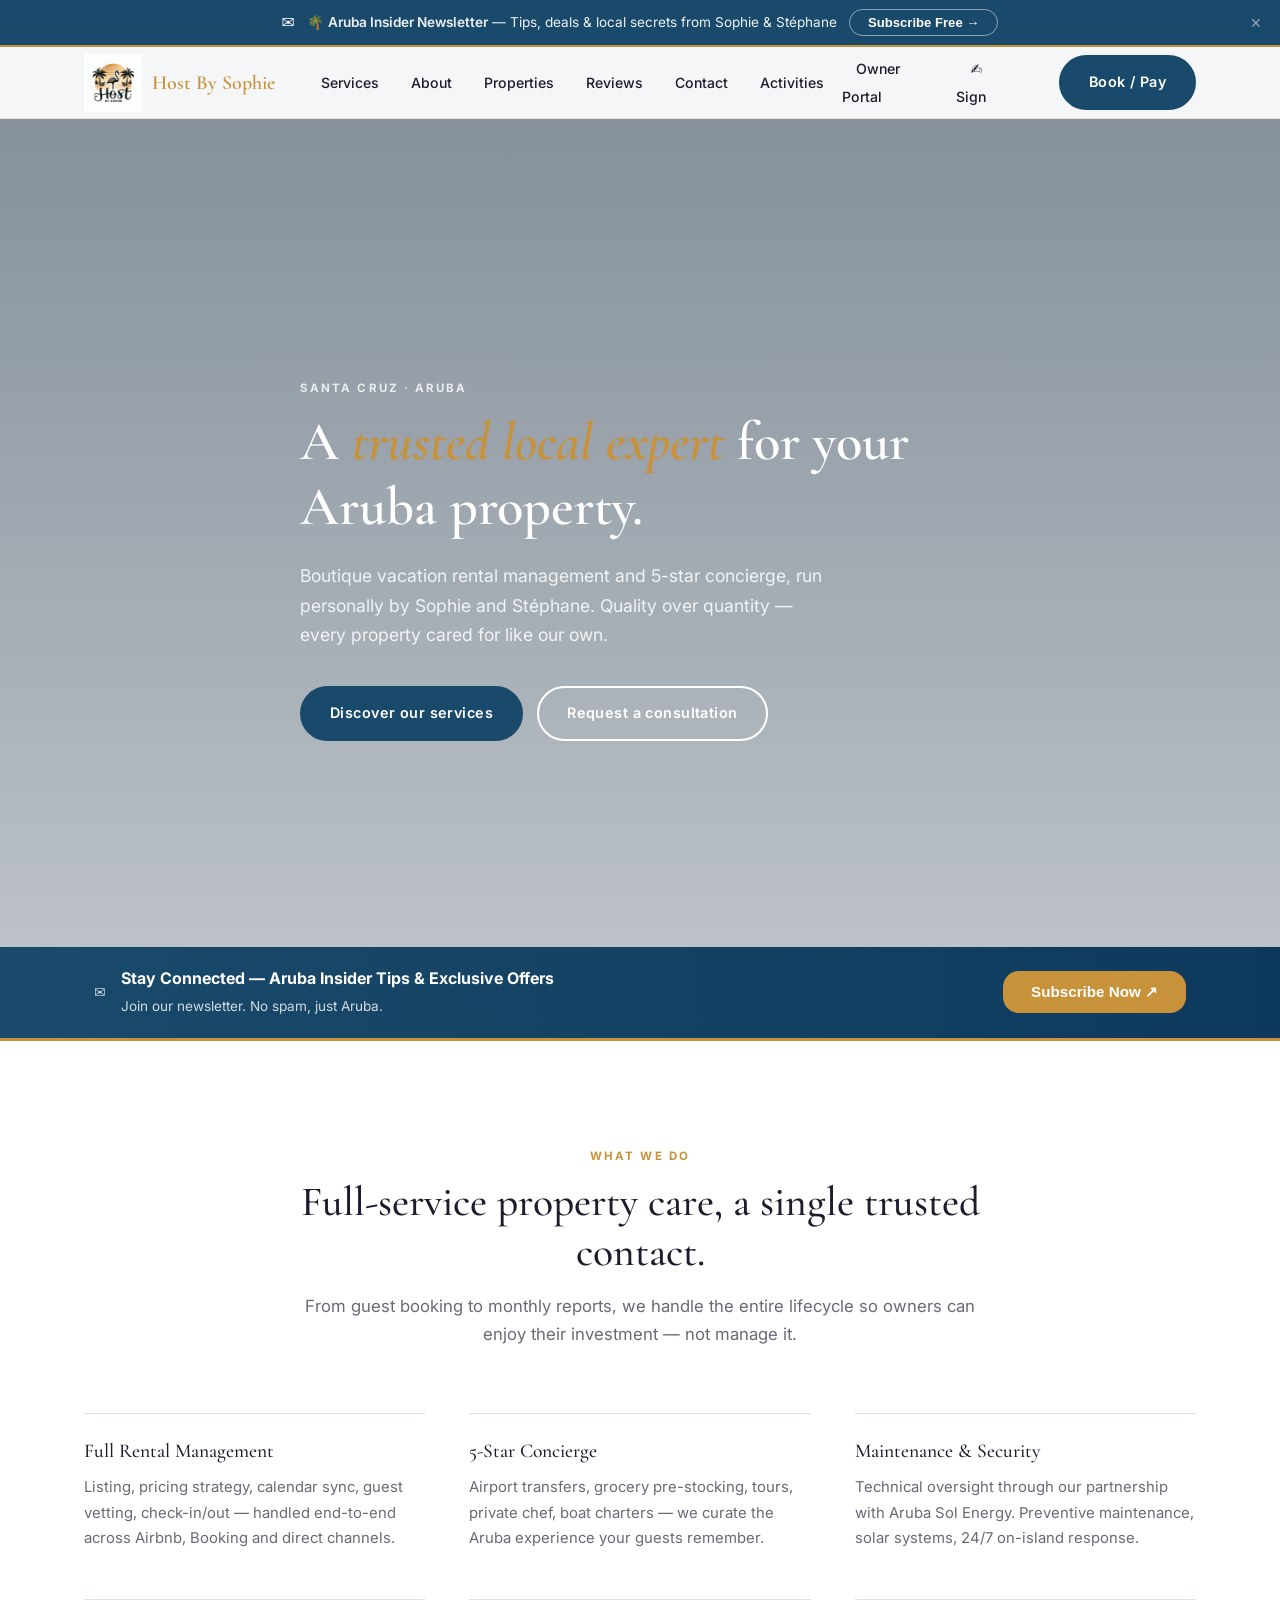
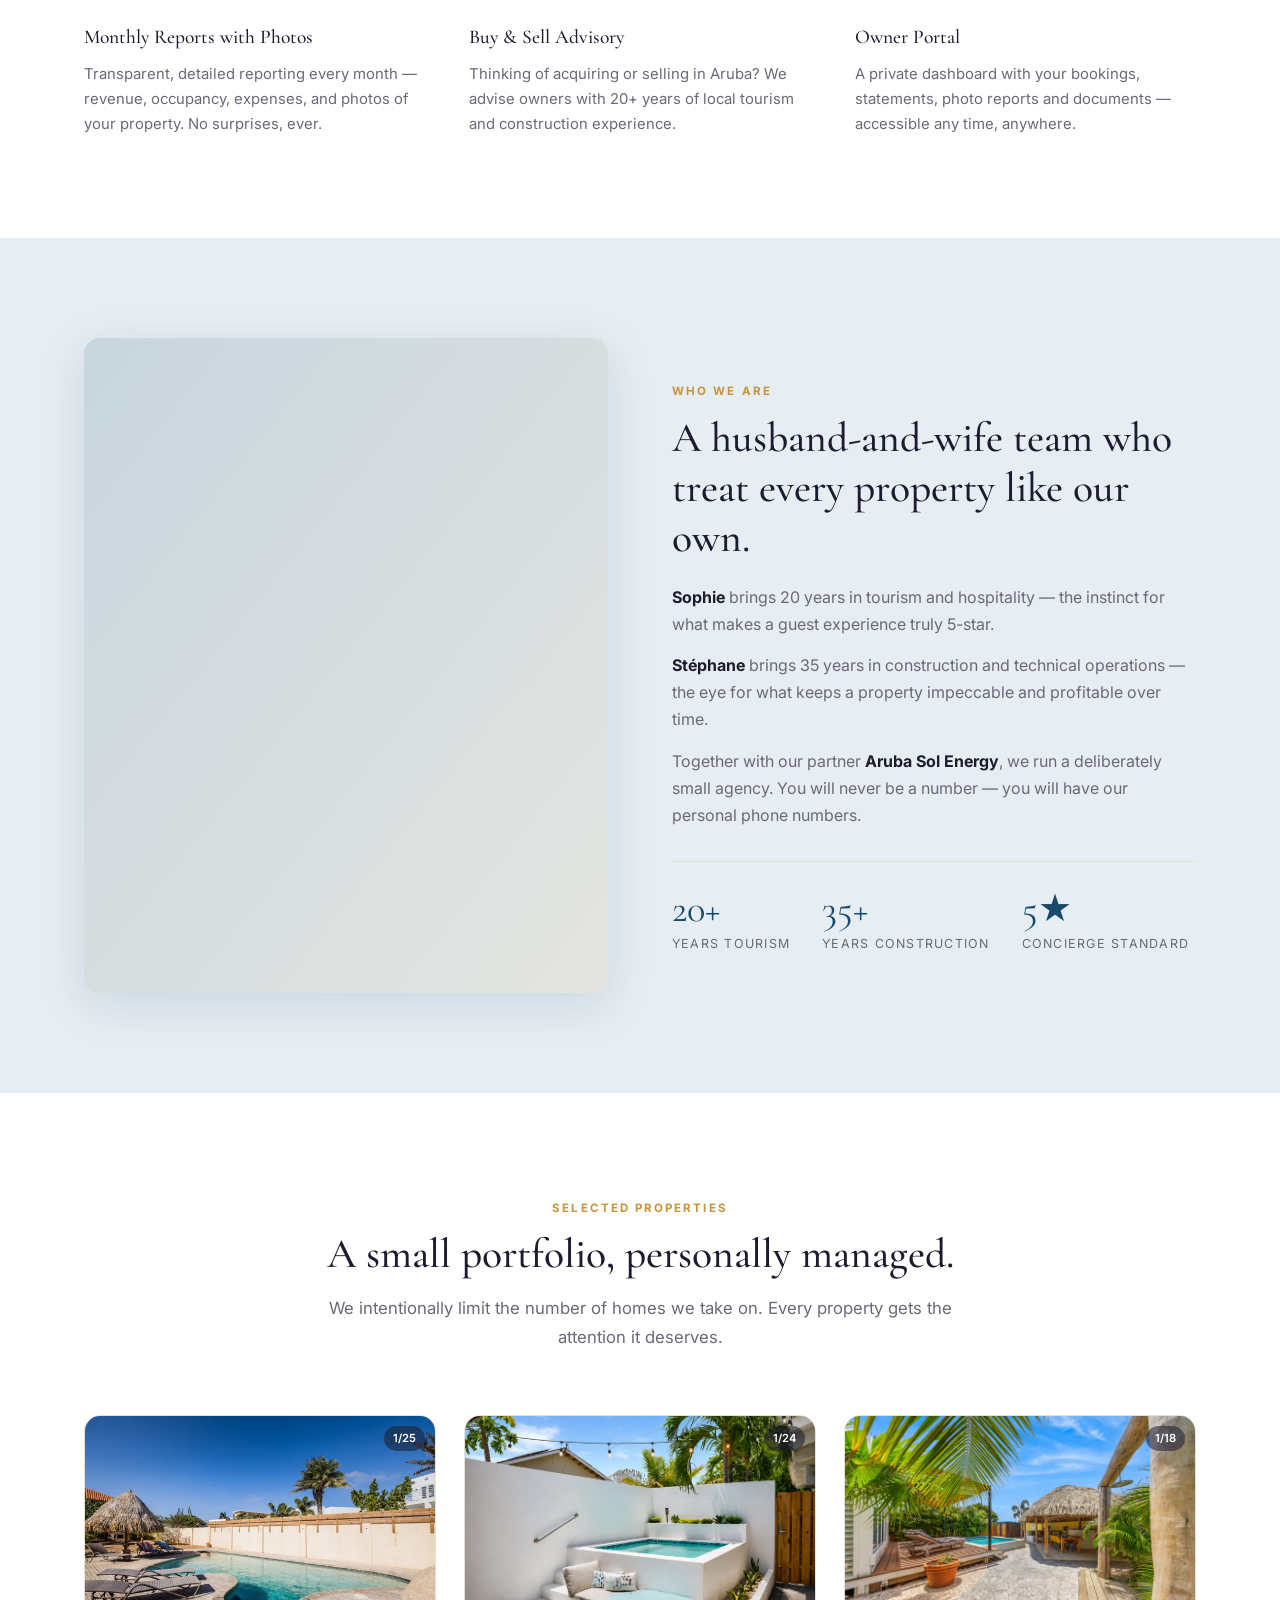
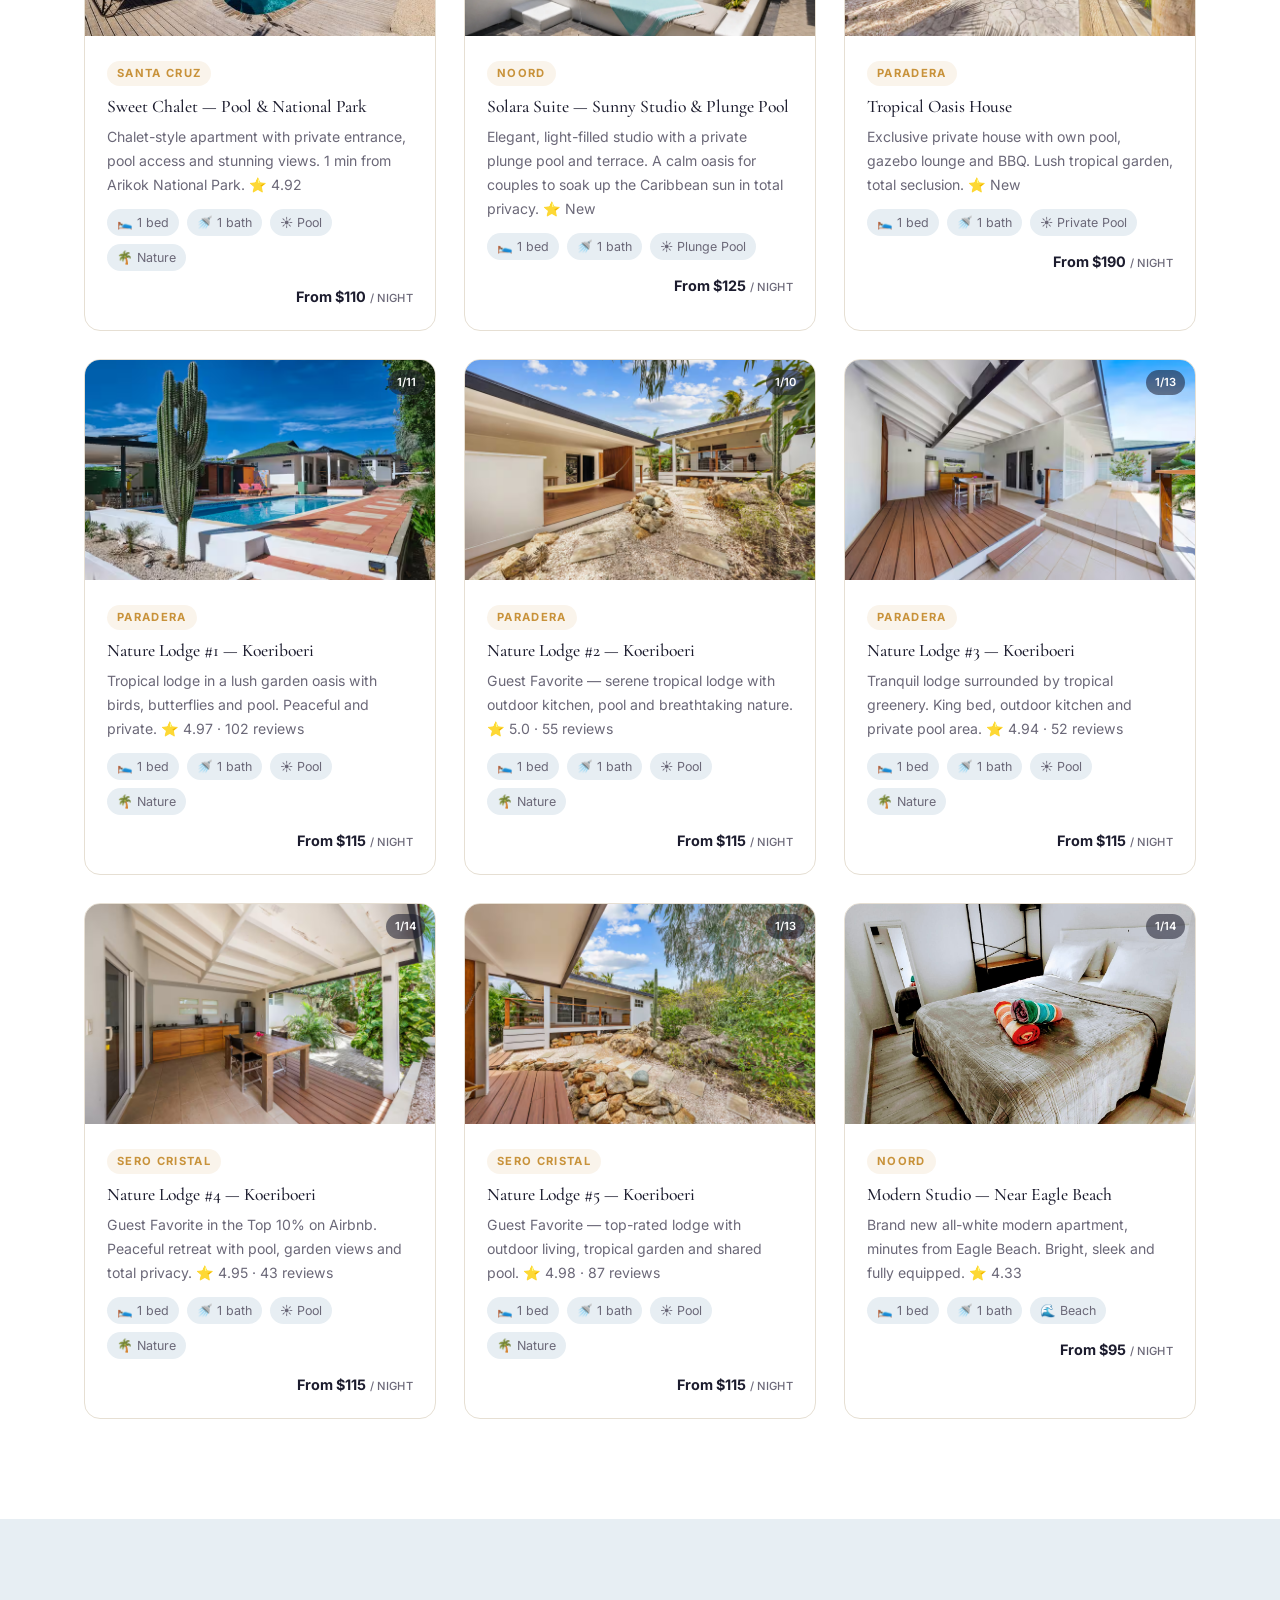
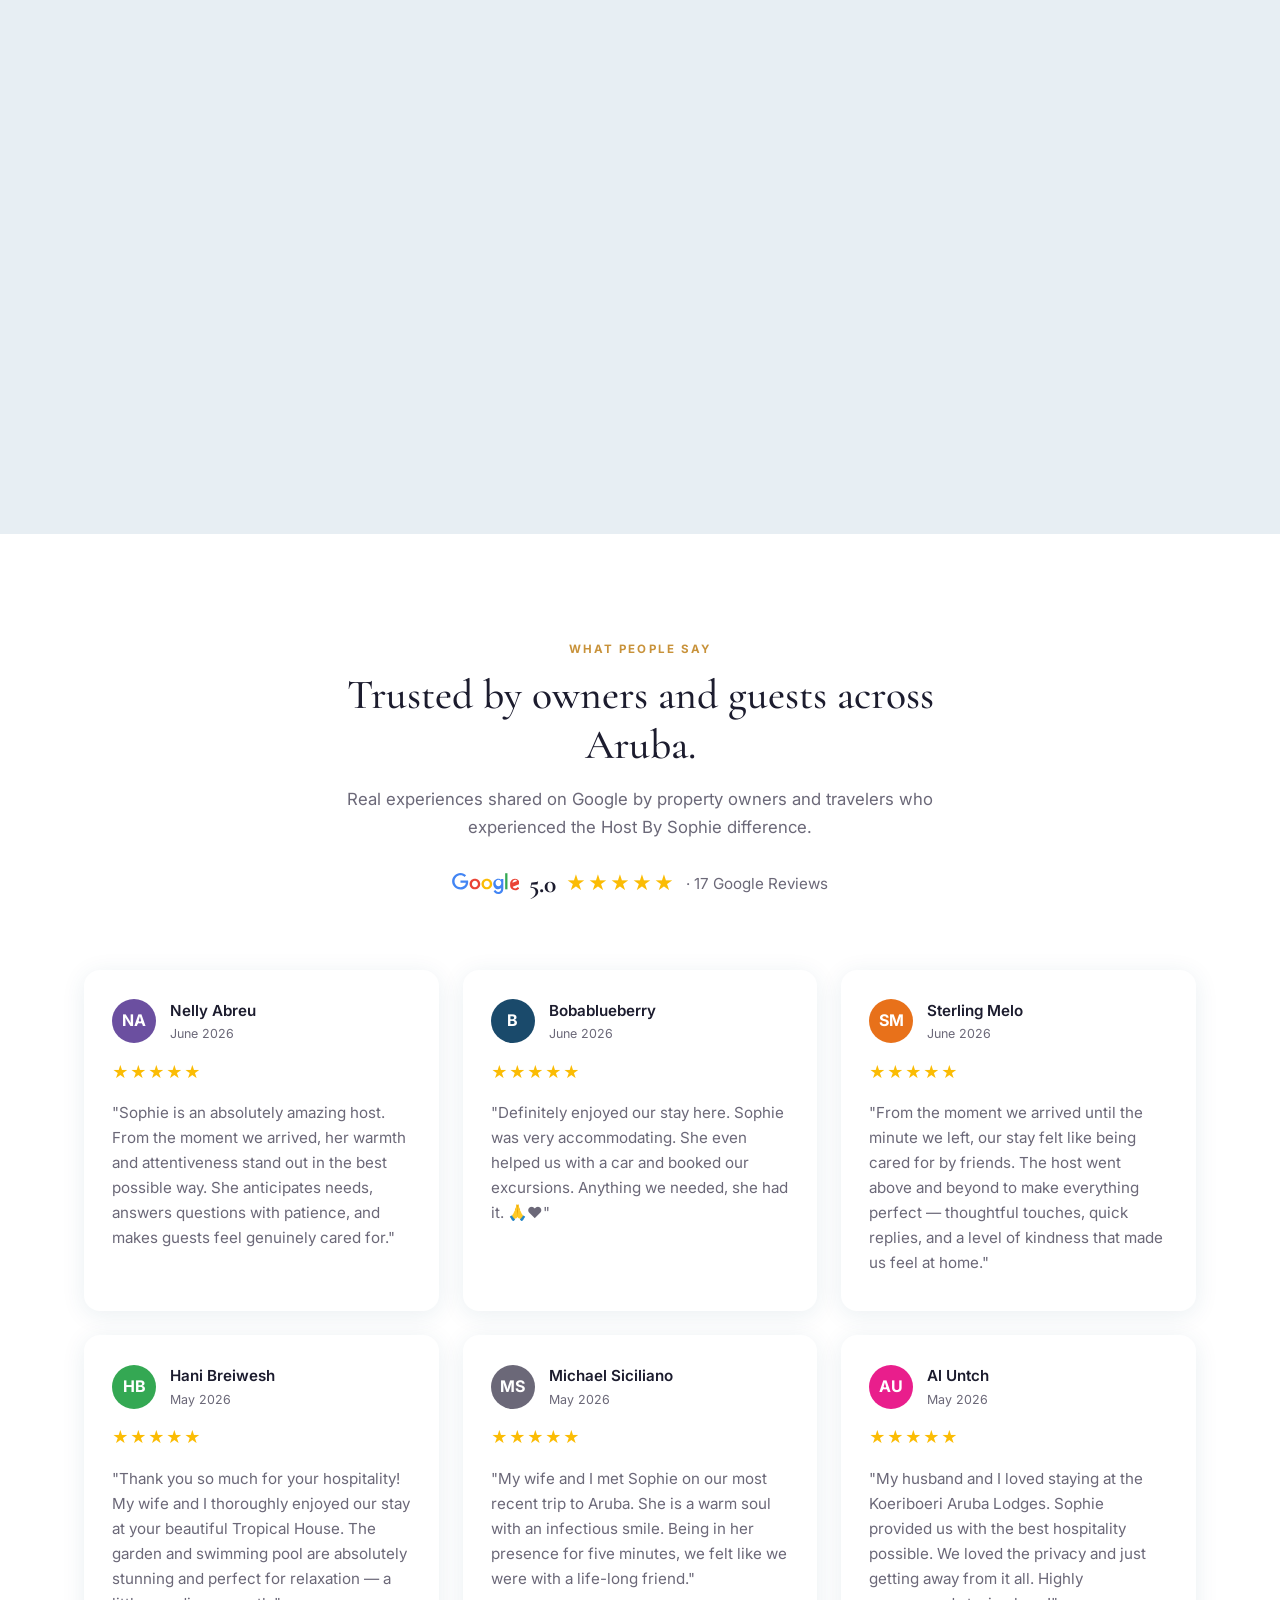
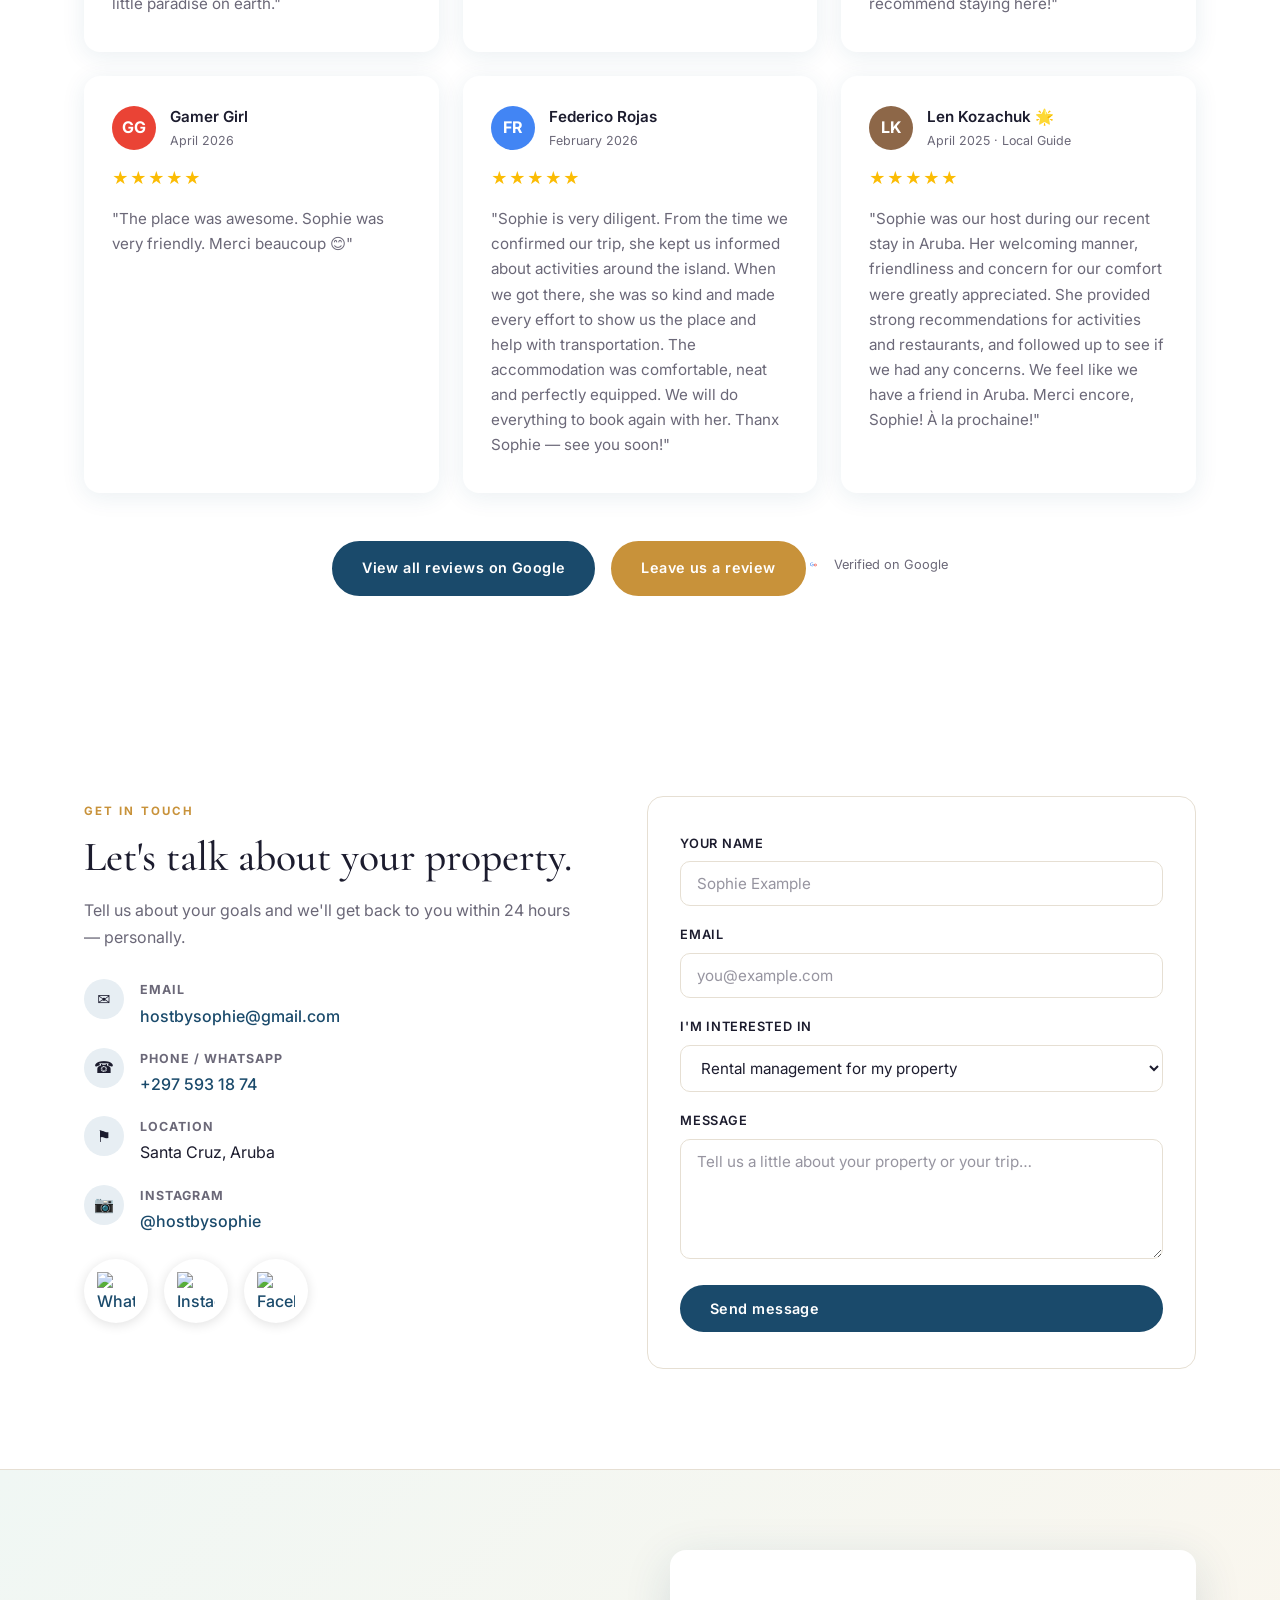
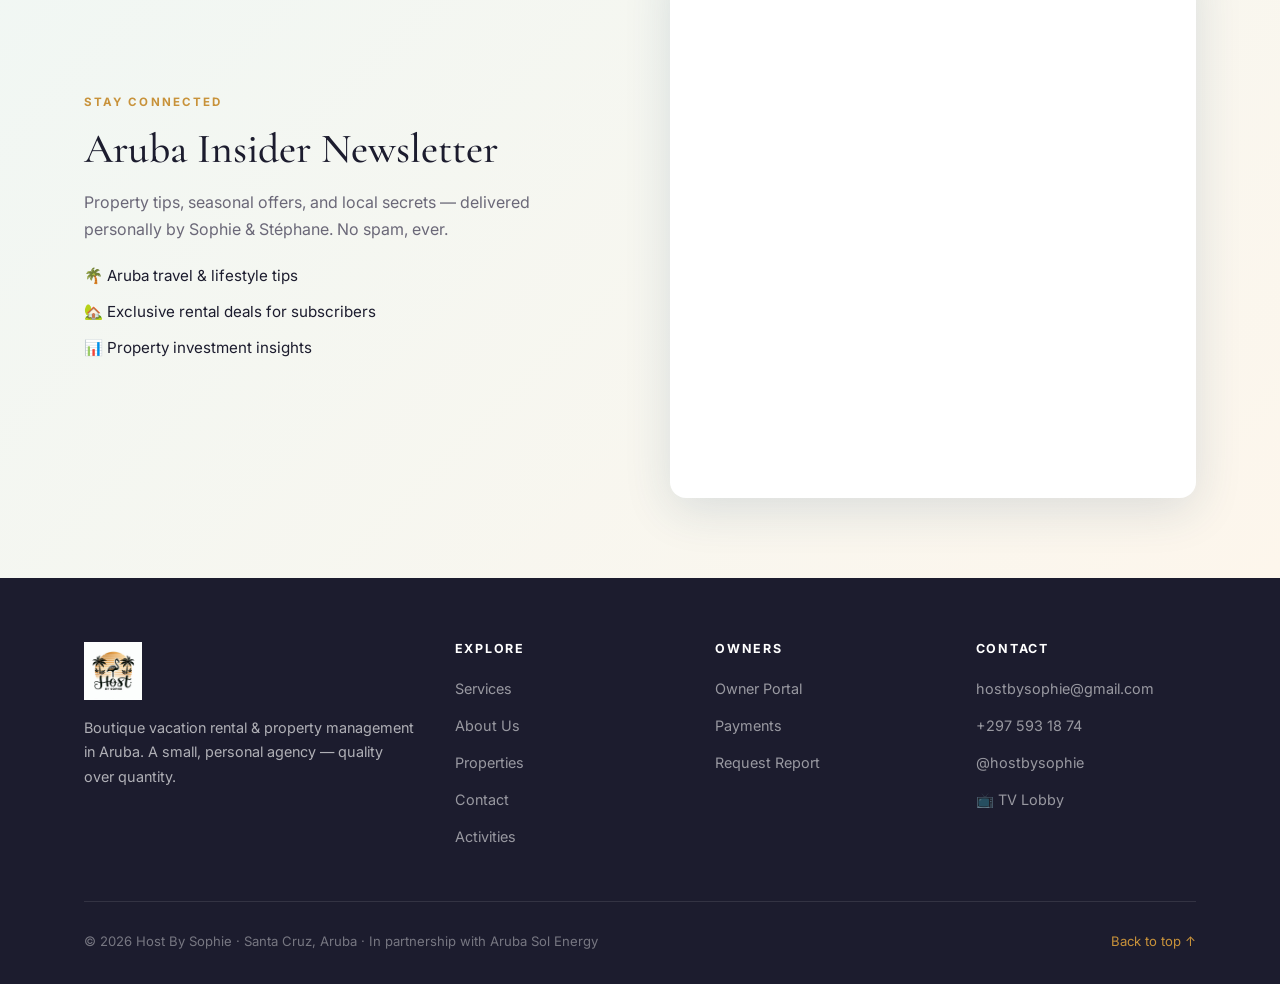
==== commit 688545c7: "content: move price from photo overlay to bottom-right of property card" ====
--- a/index.html
+++ b/index.html
@@ -215,7 +215,6 @@
         <article class="property-card reveal" onclick="openBooking('Sweet Chalet — Pool &amp; National Park','https://www.airbnb.com/rooms/44393363')" role="button" tabindex="0">
           <div class="property-img carousel" data-carousel>
             <span class="carousel-count">1/25</span>
-            <span class="property-price">From $110<span> / night</span></span>
             <div class="carousel-track">
               <img src="picts/sweet-chalet/1.jpg" alt="Sweet Chalet vacation rental near Arikok National Park, Santa Cruz Aruba — photo 1 of 25" loading="lazy" />
               <img src="picts/sweet-chalet/2.jpg" alt="Sweet Chalet vacation rental near Arikok National Park, Santa Cruz Aruba — photo 2 of 25" loading="lazy" />
@@ -253,6 +252,7 @@
             <div class="property-meta">
               <span>&#128716; 1 bed</span><span>&#128703; 1 bath</span><span>&#9728; Pool</span><span>&#127796; Nature</span>
             </div>
+            <div class="price-row"><span class="price-tag">From $110<span> / night</span></span></div>
           </div>
         </article>
 
@@ -260,7 +260,6 @@
         <article class="property-card reveal" onclick="openBooking('Solara Suite — Sunny Studio &amp; Plunge Pool','https://www.airbnb.com/rooms/1737130224071442143')" role="button" tabindex="0">
           <div class="property-img carousel" data-carousel>
             <span class="carousel-count">1/24</span>
-            <span class="property-price">From $125<span> / night</span></span>
             <div class="carousel-track">
               <img src="picts/solara-suite/1.webp" alt="Solara Suite sunny studio with private plunge pool, Noord Aruba — photo 1 of 24" loading="lazy" />
               <img src="picts/solara-suite/2.webp" alt="Solara Suite sunny studio with private plunge pool, Noord Aruba — photo 2 of 24" loading="lazy" />
@@ -297,6 +296,7 @@
             <div class="property-meta">
               <span>&#128716; 1 bed</span><span>&#128703; 1 bath</span><span>&#9728; Plunge Pool</span>
             </div>
+            <div class="price-row"><span class="price-tag">From $125<span> / night</span></span></div>
           </div>
         </article>
 
@@ -304,7 +304,6 @@
         <article class="property-card reveal" onclick="openBooking('Tropical Oasis House','https://www.airbnb.com/rooms/1614532210588967996')" role="button" tabindex="0">
           <div class="property-img carousel" data-carousel>
             <span class="carousel-count">1/18</span>
-            <span class="property-price">From $190<span> / night</span></span>
             <div class="carousel-track">
               <img src="picts/tropical-oasis/1.avif" alt="Tropical Oasis House private pool and garden, Paradera Aruba — photo 1 of 18" loading="lazy" />
               <img src="picts/tropical-oasis/2.avif" alt="Tropical Oasis House private pool and garden, Paradera Aruba — photo 2 of 18" loading="lazy" />
@@ -335,6 +334,7 @@
             <div class="property-meta">
               <span>&#128716; 1 bed</span><span>&#128703; 1 bath</span><span>&#9728; Private Pool</span>
             </div>
+            <div class="price-row"><span class="price-tag">From $190<span> / night</span></span></div>
           </div>
         </article>
 
@@ -342,7 +342,6 @@
         <article class="property-card reveal" onclick="openBooking('Nature Lodge #1 — Koeriboeri','https://www.airbnb.com/rooms/41143720')" role="button" tabindex="0">
           <div class="property-img carousel" data-carousel>
             <span class="carousel-count">1/11</span>
-            <span class="property-price">From $115<span> / night</span></span>
             <div class="carousel-track">
               <img src="picts/lodge-1/1.avif" alt="Nature Lodge #1 Koeriboeri tropical garden lodge, Paradera Aruba — photo 1 of 11" loading="lazy" />
               <img src="picts/lodge-1/2.avif" alt="Nature Lodge #1 Koeriboeri tropical garden lodge, Paradera Aruba — photo 2 of 11" loading="lazy" />
@@ -366,6 +365,7 @@
             <div class="property-meta">
               <span>&#128716; 1 bed</span><span>&#128703; 1 bath</span><span>&#9728; Pool</span><span>&#127796; Nature</span>
             </div>
+            <div class="price-row"><span class="price-tag">From $115<span> / night</span></span></div>
           </div>
         </article>
 
@@ -373,7 +373,6 @@
         <article class="property-card reveal" onclick="openBooking('Nature Lodge #2 — Koeriboeri','https://www.airbnb.com/rooms/41146023')" role="button" tabindex="0">
           <div class="property-img carousel" data-carousel>
             <span class="carousel-count">1/10</span>
-            <span class="property-price">From $115<span> / night</span></span>
             <div class="carousel-track">
               <img src="picts/lodge-2/1.avif" alt="Nature Lodge #2 Koeriboeri tropical garden lodge, Paradera Aruba — photo 1 of 10" loading="lazy" />
               <img src="picts/lodge-2/2.avif" alt="Nature Lodge #2 Koeriboeri tropical garden lodge, Paradera Aruba — photo 2 of 10" loading="lazy" />
@@ -396,6 +395,7 @@
             <div class="property-meta">
               <span>&#128716; 1 bed</span><span>&#128703; 1 bath</span><span>&#9728; Pool</span><span>&#127796; Nature</span>
             </div>
+            <div class="price-row"><span class="price-tag">From $115<span> / night</span></span></div>
           </div>
         </article>
 
@@ -403,7 +403,6 @@
         <article class="property-card reveal" onclick="openBooking('Nature Lodge #3 — Koeriboeri','https://www.airbnb.com/rooms/46260577')" role="button" tabindex="0">
           <div class="property-img carousel" data-carousel>
             <span class="carousel-count">1/13</span>
-            <span class="property-price">From $115<span> / night</span></span>
             <div class="carousel-track">
               <img src="picts/lodge-3/1.avif" alt="Nature Lodge #3 Koeriboeri tropical garden lodge, Paradera Aruba — photo 1 of 13" loading="lazy" />
               <img src="picts/lodge-3/2.avif" alt="Nature Lodge #3 Koeriboeri tropical garden lodge, Paradera Aruba — photo 2 of 13" loading="lazy" />
@@ -429,6 +428,7 @@
             <div class="property-meta">
               <span>&#128716; 1 bed</span><span>&#128703; 1 bath</span><span>&#9728; Pool</span><span>&#127796; Nature</span>
             </div>
+            <div class="price-row"><span class="price-tag">From $115<span> / night</span></span></div>
           </div>
         </article>
 
@@ -436,7 +436,6 @@
         <article class="property-card reveal" onclick="openBooking('Nature Lodge #4 — Koeriboeri','https://www.airbnb.com/rooms/46369222')" role="button" tabindex="0">
           <div class="property-img carousel" data-carousel>
             <span class="carousel-count">1/14</span>
-            <span class="property-price">From $115<span> / night</span></span>
             <div class="carousel-track">
               <img src="picts/lodge-4/1.avif" alt="Nature Lodge #4 Koeriboeri tropical garden lodge, Sero Cristal Aruba — photo 1 of 14" loading="lazy" />
               <img src="picts/lodge-4/2.avif" alt="Nature Lodge #4 Koeriboeri tropical garden lodge, Sero Cristal Aruba — photo 2 of 14" loading="lazy" />
@@ -463,6 +462,7 @@
             <div class="property-meta">
               <span>&#128716; 1 bed</span><span>&#128703; 1 bath</span><span>&#9728; Pool</span><span>&#127796; Nature</span>
             </div>
+            <div class="price-row"><span class="price-tag">From $115<span> / night</span></span></div>
           </div>
         </article>
 
@@ -470,7 +470,6 @@
         <article class="property-card reveal" onclick="openBooking('Nature Lodge #5 — Koeriboeri','https://www.airbnb.com/rooms/46370030')" role="button" tabindex="0">
           <div class="property-img carousel" data-carousel>
             <span class="carousel-count">1/13</span>
-            <span class="property-price">From $115<span> / night</span></span>
             <div class="carousel-track">
               <img src="picts/lodge-5/1.avif" alt="Nature Lodge #5 Koeriboeri tropical garden lodge, Sero Cristal Aruba — photo 1 of 13" loading="lazy" />
               <img src="picts/lodge-5/2.avif" alt="Nature Lodge #5 Koeriboeri tropical garden lodge, Sero Cristal Aruba — photo 2 of 13" loading="lazy" />
@@ -496,6 +495,7 @@
             <div class="property-meta">
               <span>&#128716; 1 bed</span><span>&#128703; 1 bath</span><span>&#9728; Pool</span><span>&#127796; Nature</span>
             </div>
+            <div class="price-row"><span class="price-tag">From $115<span> / night</span></span></div>
           </div>
         </article>
 
@@ -503,7 +503,6 @@
         <article class="property-card reveal" onclick="openBooking('Modern Studio — Near Eagle Beach','https://www.airbnb.com/rooms/1564498617646131316')" role="button" tabindex="0">
           <div class="property-img carousel" data-carousel>
             <span class="carousel-count">1/14</span>
-            <span class="property-price">From $95<span> / night</span></span>
             <div class="carousel-track">
               <img src="picts/bubali/1.jpg" alt="Modern Studio near Eagle Beach, Bubali Noord Aruba — photo 1 of 14" loading="lazy" />
               <img src="picts/bubali/2.png" alt="Modern Studio near Eagle Beach, Bubali Noord Aruba — photo 2 of 14" loading="lazy" />
@@ -530,6 +529,7 @@
             <div class="property-meta">
               <span>&#128716; 1 bed</span><span>&#128703; 1 bath</span><span>&#127754; Beach</span>
             </div>
+            <div class="price-row"><span class="price-tag">From $95<span> / night</span></span></div>
           </div>
         </article>
 
--- a/assets/styles.css
+++ b/assets/styles.css
@@ -190,6 +190,9 @@
 .property-body p  { font-size: .88rem; margin-bottom: 12px; }
 .property-meta { display: flex; flex-wrap: wrap; gap: 8px; font-size: .78rem; color: var(--ink-soft); }
 .property-meta span { background: var(--sand); padding: 3px 10px; border-radius: 999px; }
+.price-row { display: flex; justify-content: flex-end; margin-top: 14px; }
+.price-tag { font-family: var(--sans); font-size: .9rem; font-weight: 700; color: var(--ink); }
+.price-tag span { font-weight: 500; color: var(--ink-soft); font-size: .7rem; text-transform: uppercase; letter-spacing: .03em; }
 
 /* ── PROPERTY PHOTO CAROUSEL ──────────────────────────────── */
 .property-img.carousel { touch-action: pan-y; }
@@ -206,12 +209,6 @@
   background: rgba(28,28,46,.55); color: var(--white); font-size: .7rem; font-weight: 600;
   padding: 3px 9px; border-radius: 999px;
 }
-.property-price {
-  position: absolute; bottom: 10px; left: 10px; z-index: 2;
-  background: var(--white); color: var(--ink); font-size: .8rem; font-weight: 700;
-  padding: 5px 12px; border-radius: 999px; box-shadow: var(--shadow);
-}
-.property-price span { font-weight: 500; color: var(--ink-soft); font-size: .68rem; text-transform: uppercase; letter-spacing: .03em; }
 .carousel-arrow {
   position: absolute; top: 50%; transform: translateY(-50%); z-index: 2;
   width: 30px; height: 30px; border-radius: 50%; border: none; cursor: pointer;
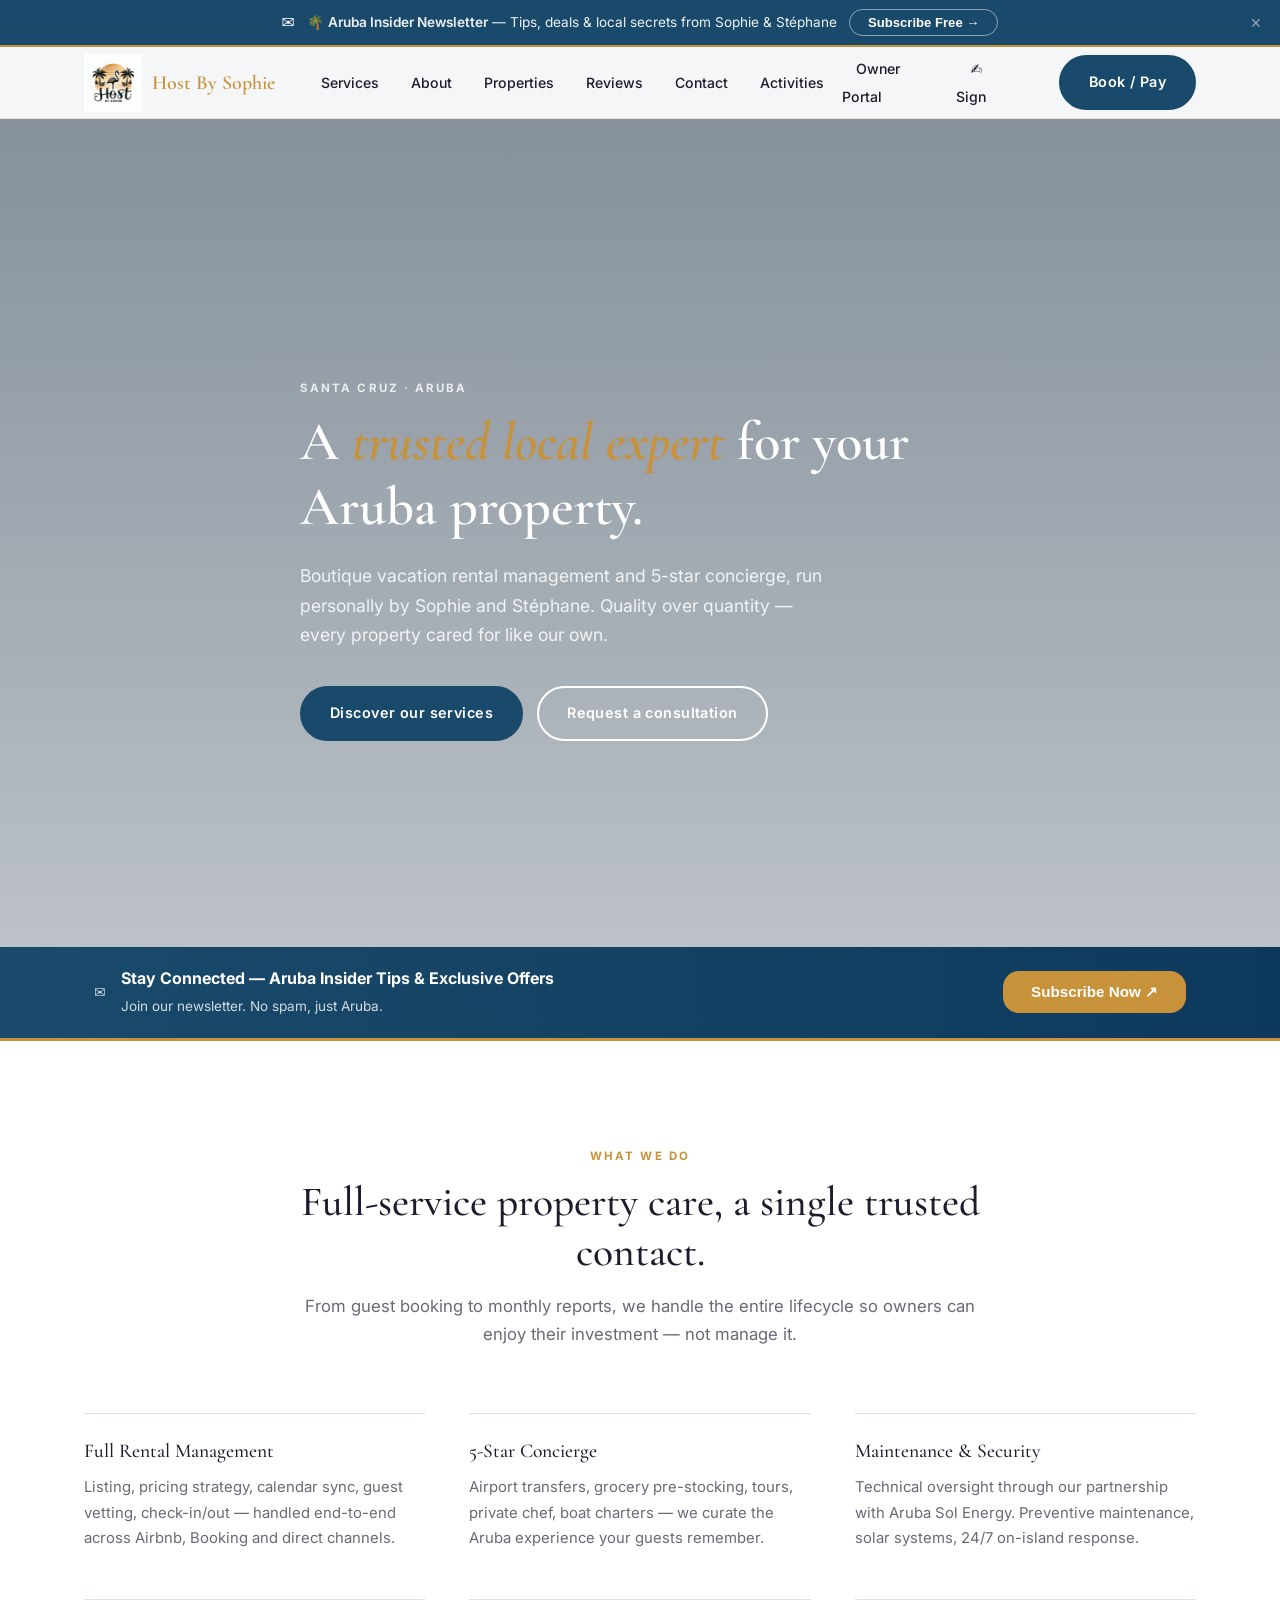
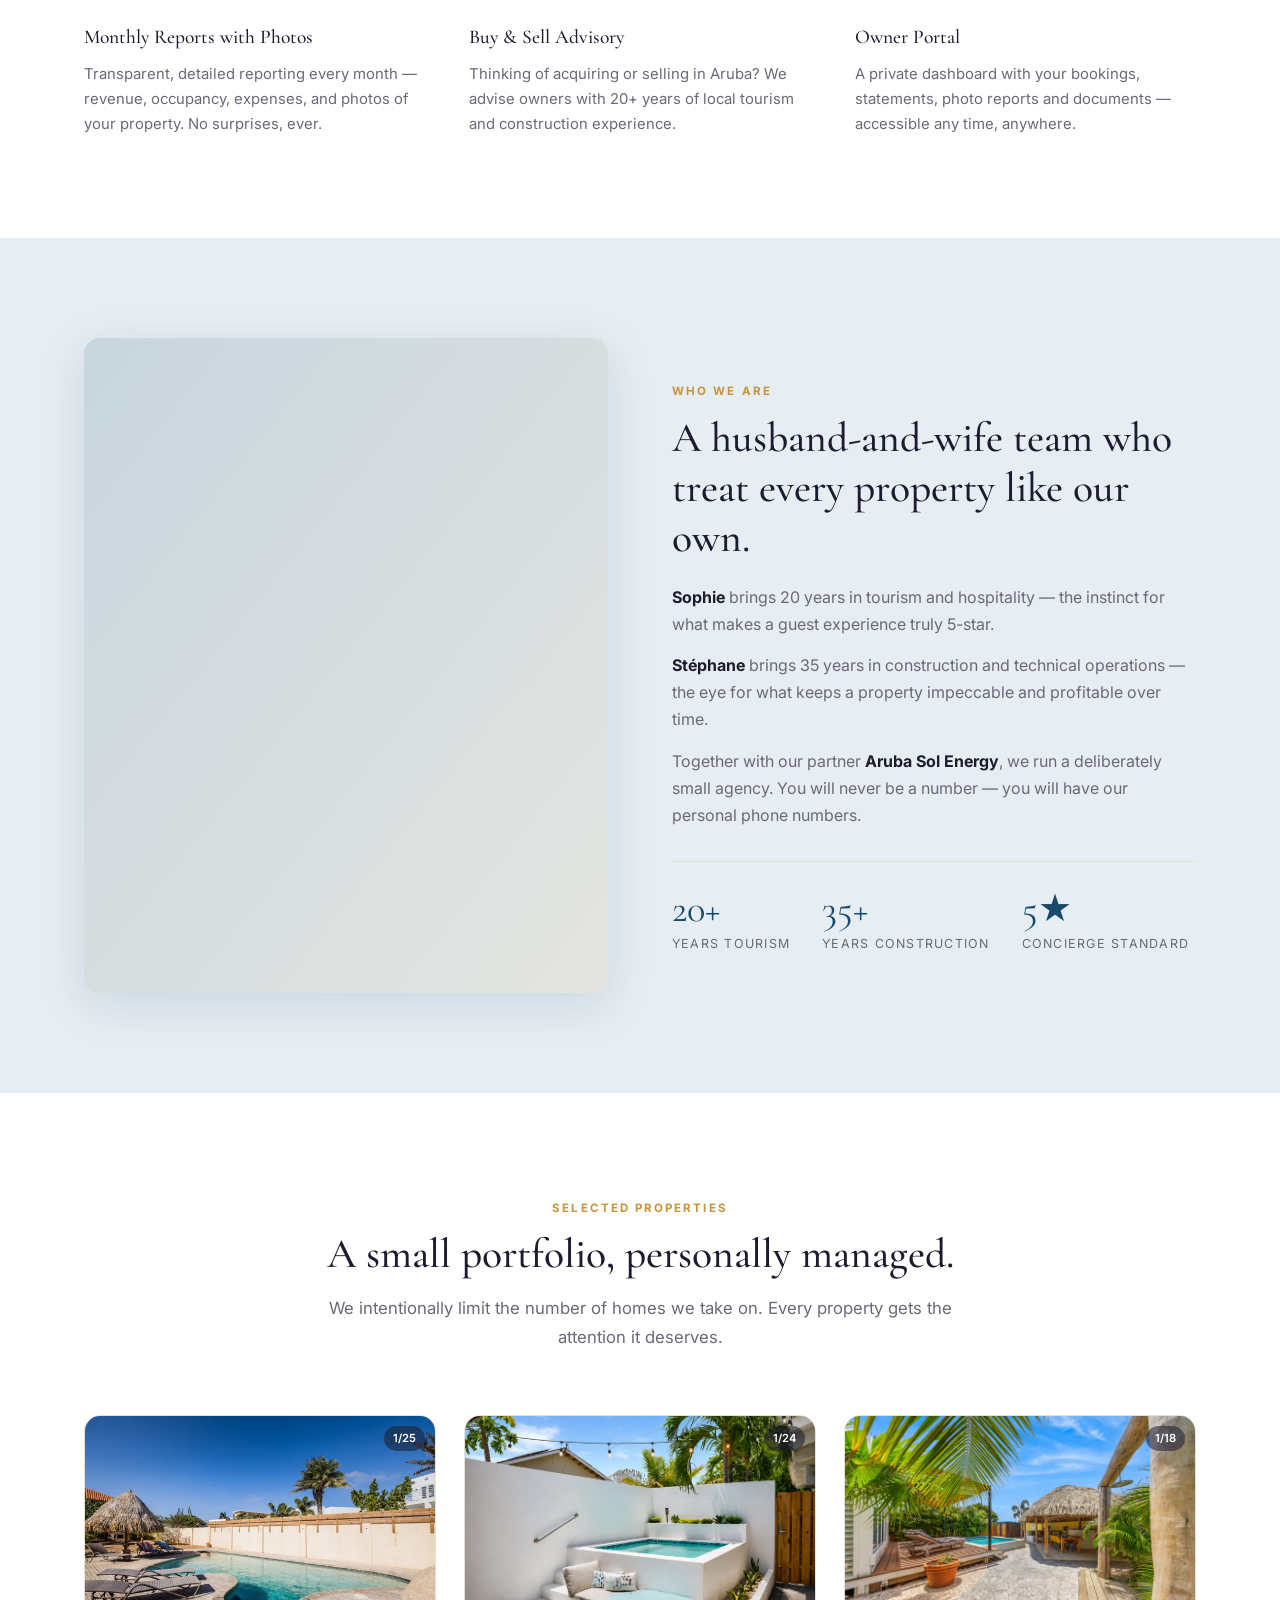
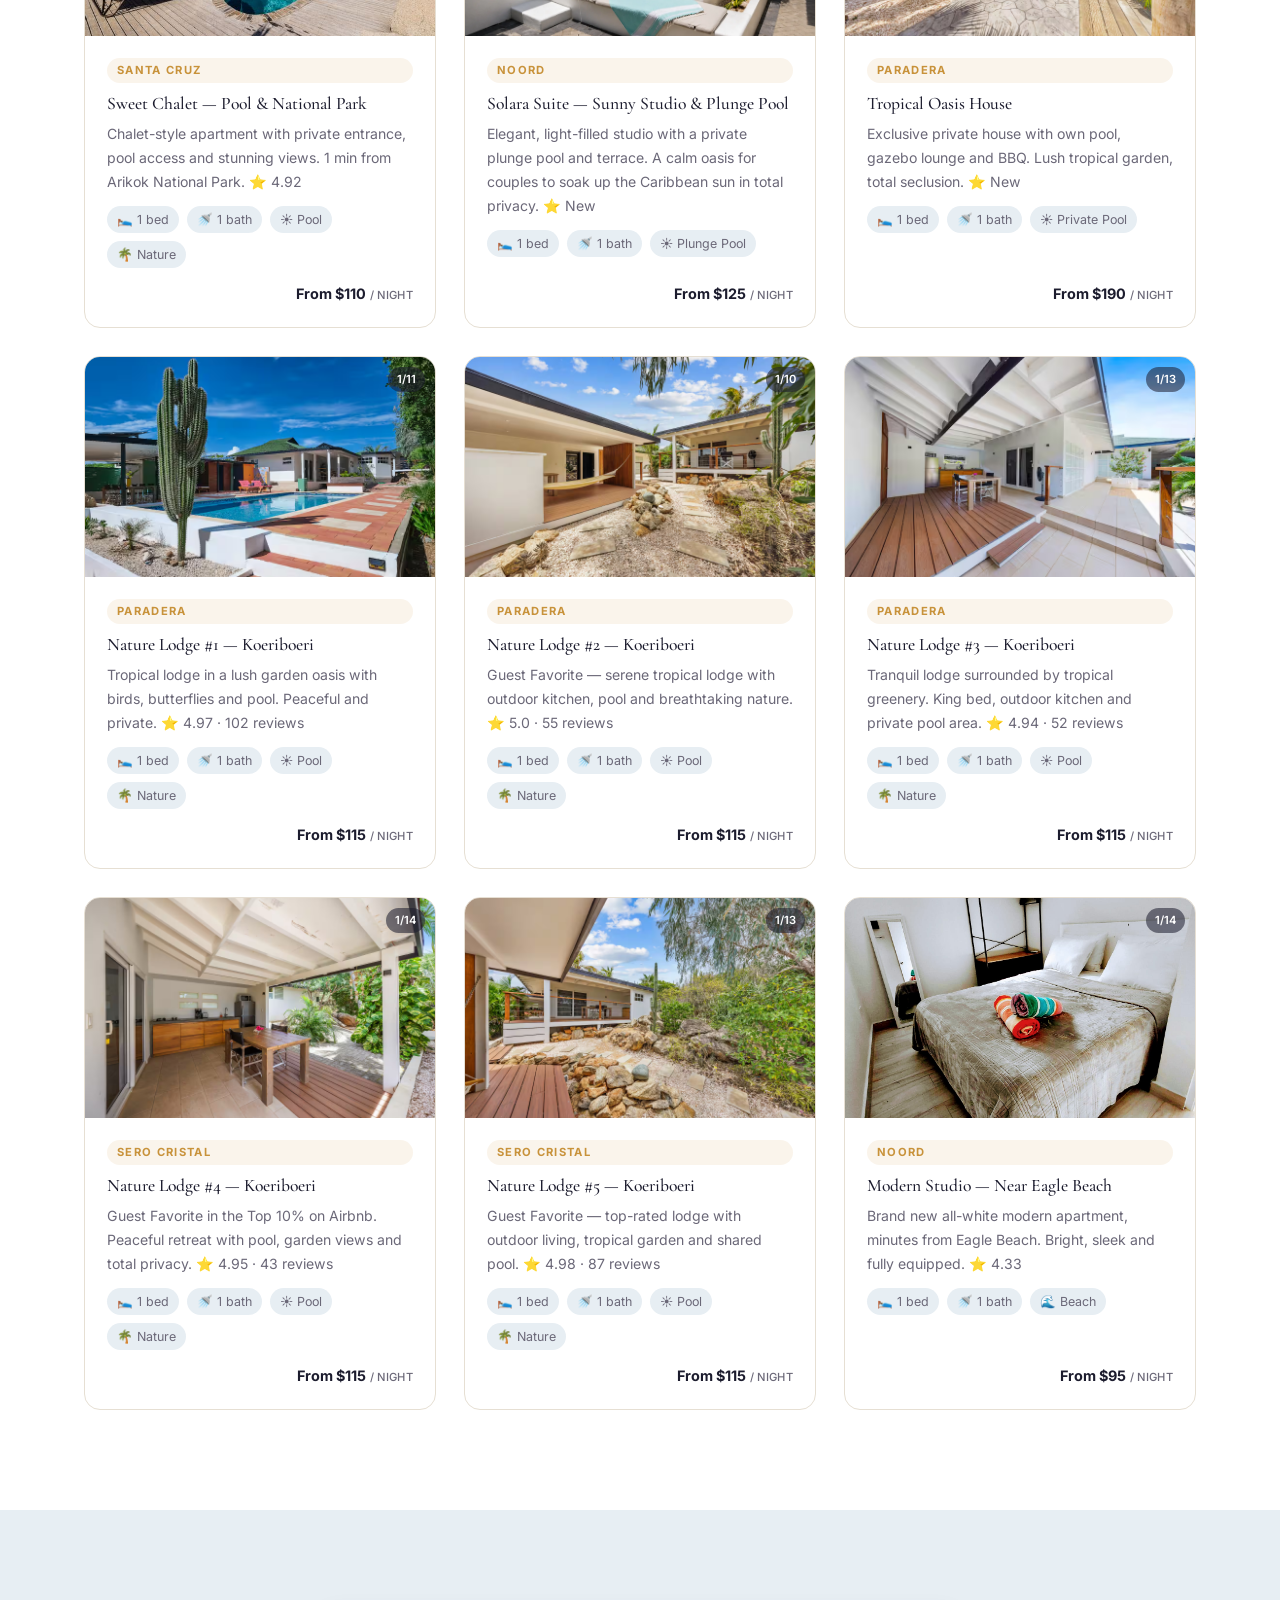
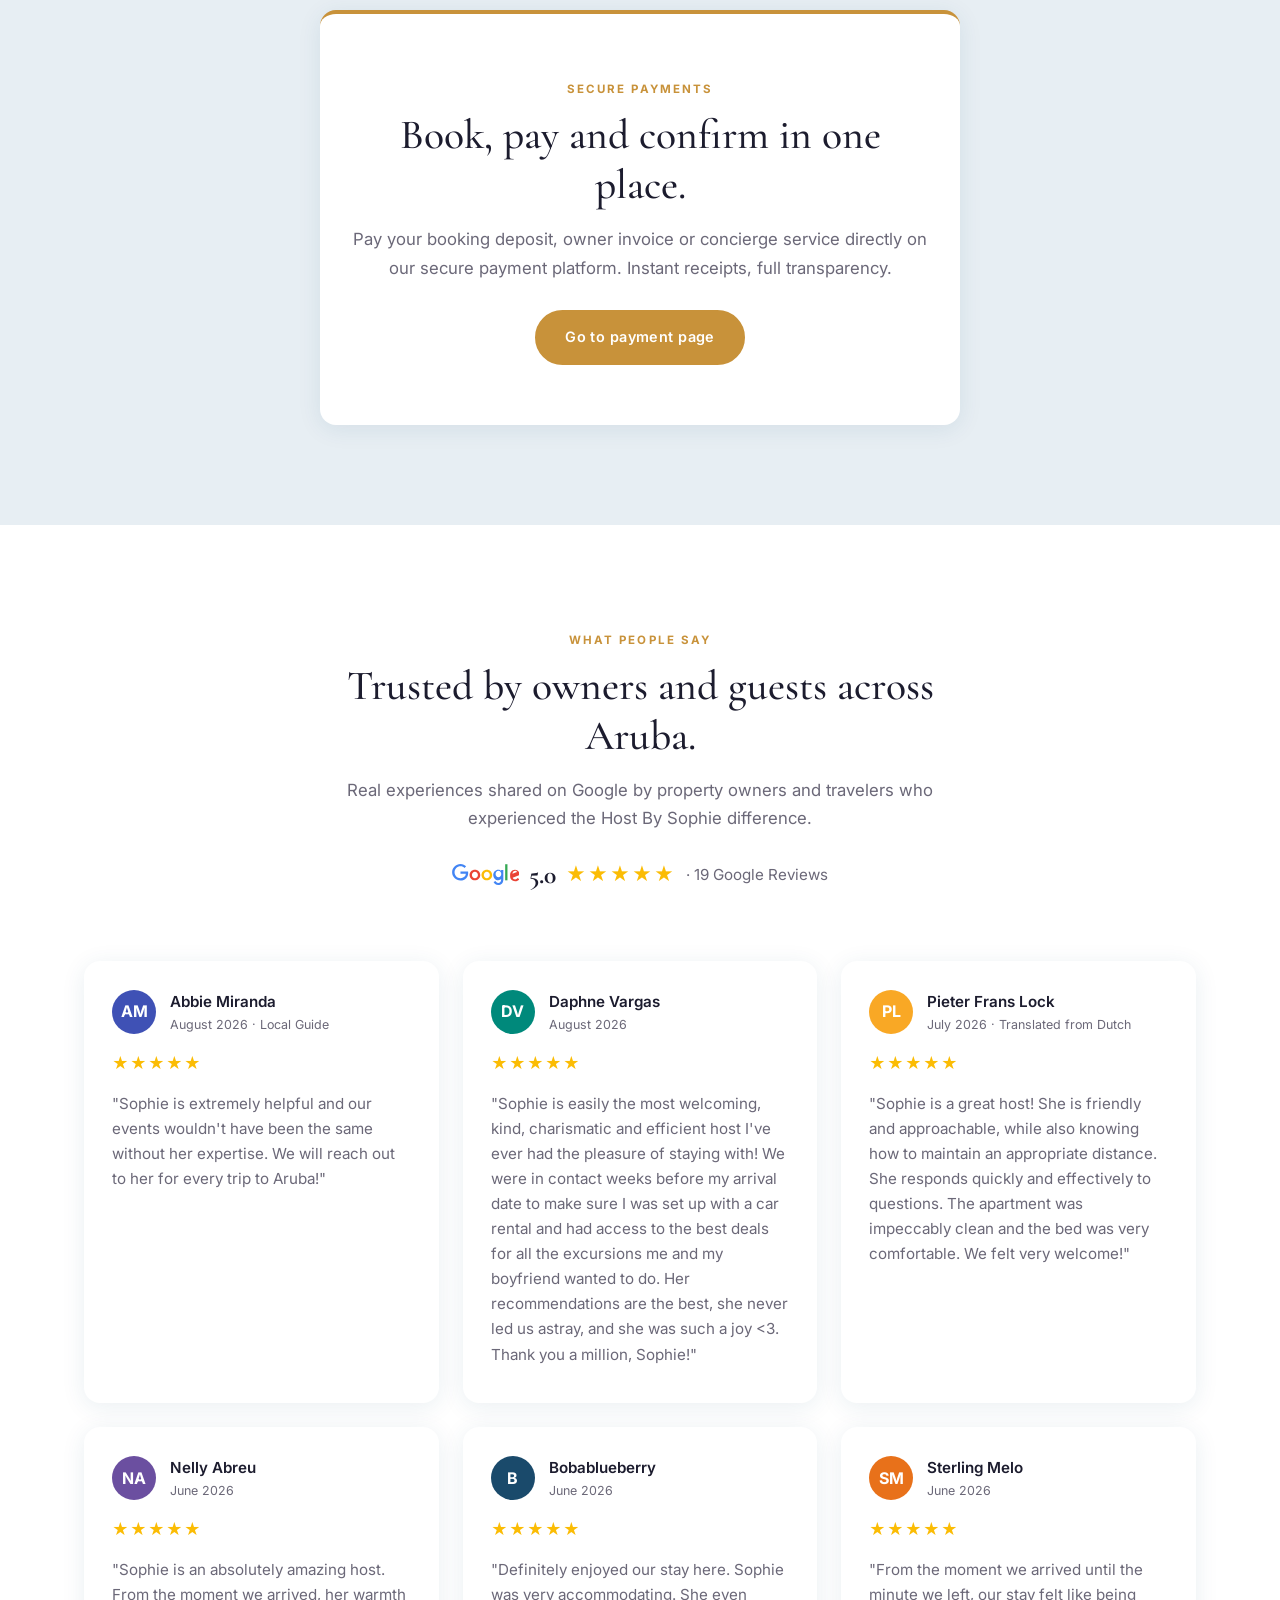
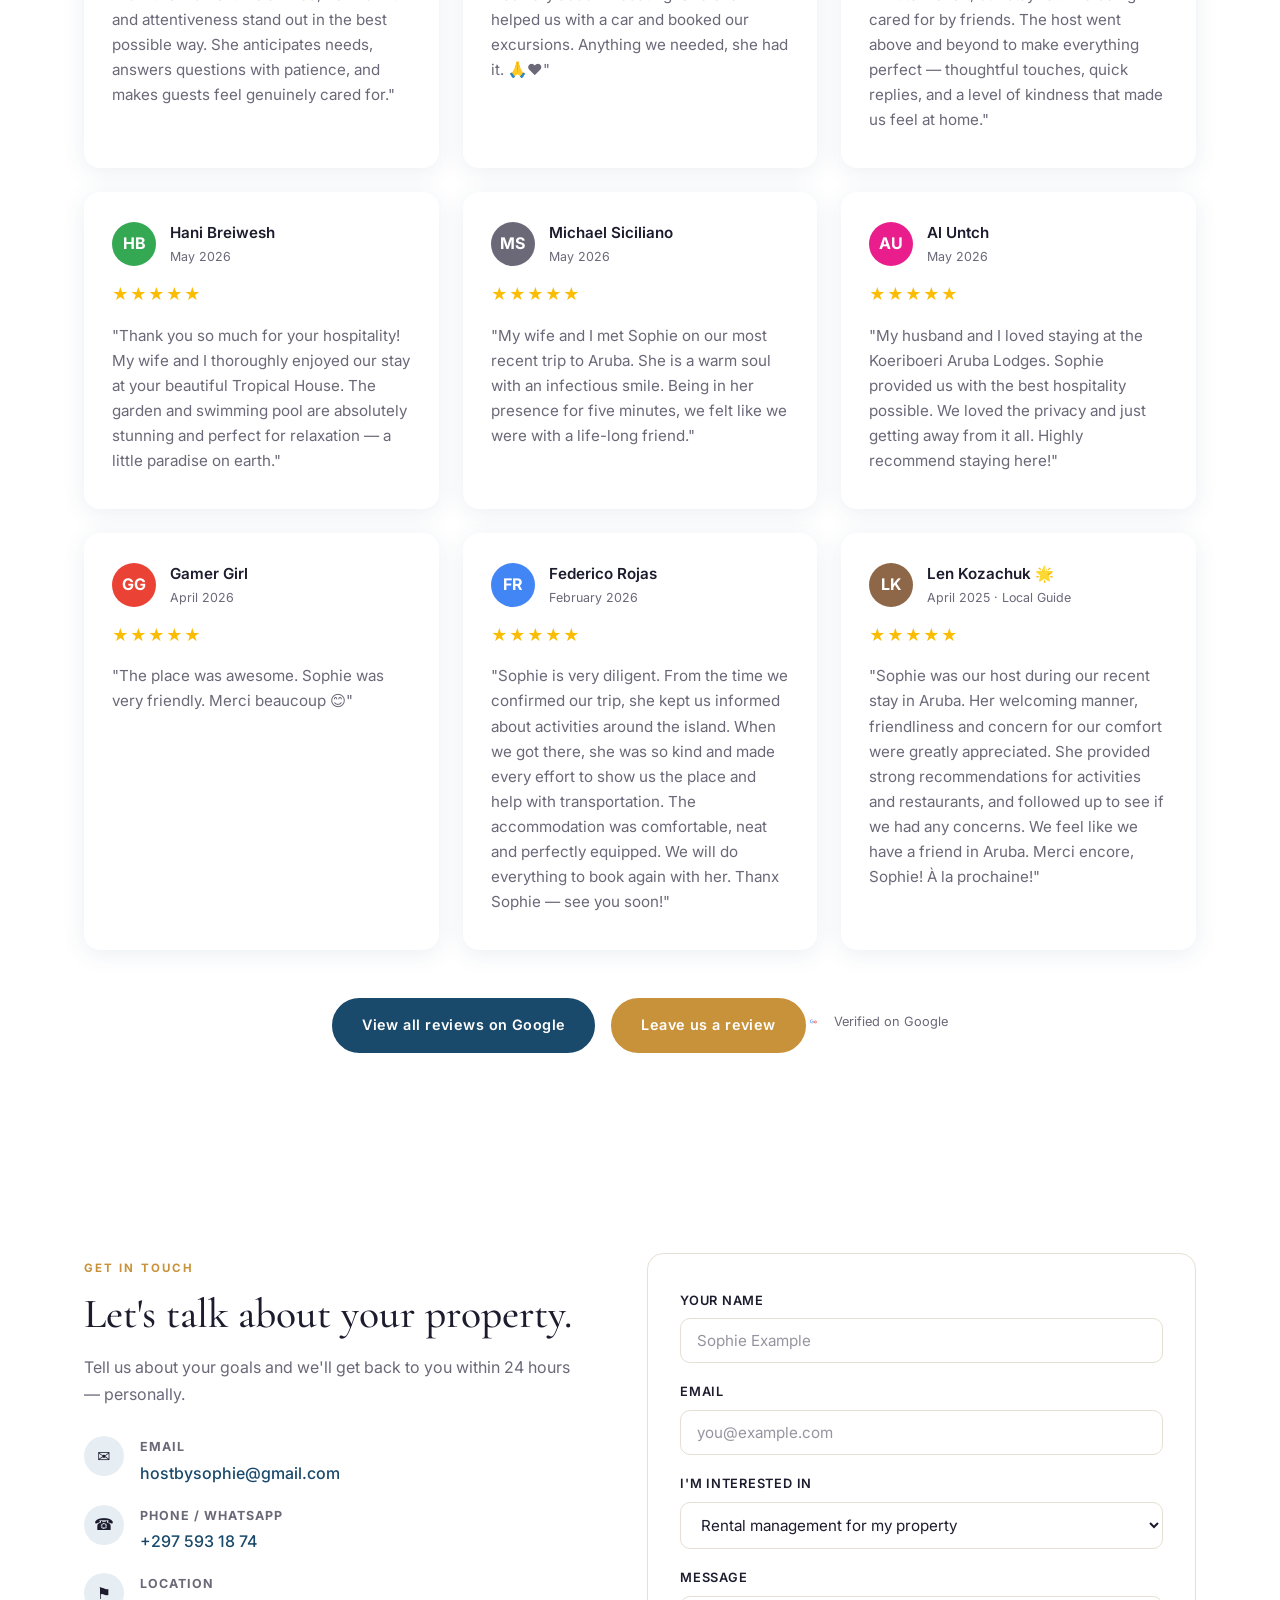
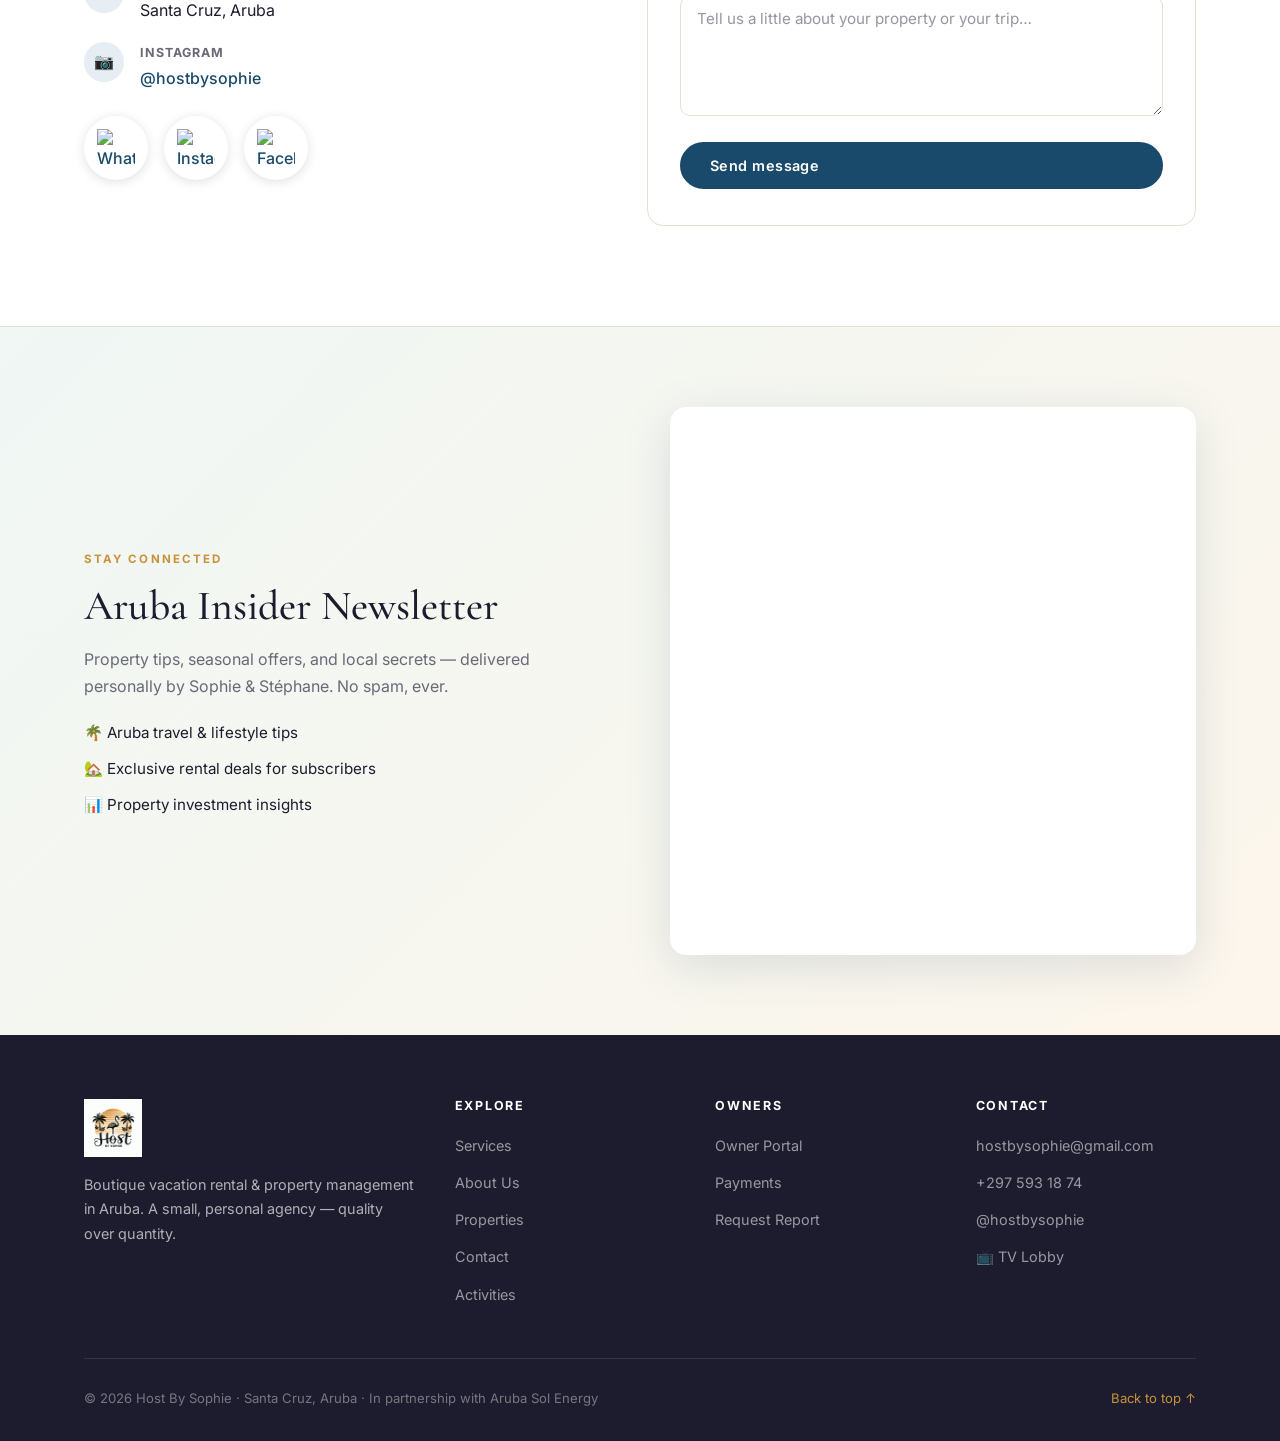
==== commit cf1c46ae: "content: reviews - add 3 new Google reviews (Abbie Miranda, Daphne Vargas, Pieter Frans Lock) Also u" ====
--- a/index.html
+++ b/index.html
@@ -561,11 +561,47 @@
           <svg class="google-logo" viewBox="0 0 74 24" xmlns="http://www.w3.org/2000/svg" aria-label="Google"><path d="M9.24 8.19v2.46h5.88c-.18 1.38-.64 2.39-1.34 3.1-.86.86-2.2 1.8-4.54 1.8-3.62 0-6.45-2.92-6.45-6.54s2.83-6.54 6.45-6.54c1.95 0 3.38.77 4.43 1.76L15.4 2.5C13.94 1.08 11.98 0 9.24 0 4.28 0 .11 4.04.11 9s4.17 9 9.13 9c2.68 0 4.7-.88 6.28-2.52 1.62-1.62 2.13-3.91 2.13-5.75 0-.57-.04-1.1-.13-1.54H9.24z" fill="#4285F4"/><path d="M25 6.19c-3.21 0-5.83 2.44-5.83 5.81 0 3.34 2.62 5.81 5.83 5.81s5.83-2.46 5.83-5.81c0-3.37-2.62-5.81-5.83-5.81zm0 9.33c-1.76 0-3.28-1.45-3.28-3.52s1.52-3.52 3.28-3.52 3.28 1.46 3.28 3.52-1.52 3.52-3.28 3.52z" fill="#EA4335"/><path d="M53.58 7.49h-.09c-.57-.68-1.67-1.3-3.06-1.3C47.53 6.19 45 8.72 45 12c0 3.25 2.53 5.81 5.43 5.81 1.39 0 2.49-.61 3.06-1.32h.09v.81c0 2.22-1.19 3.41-3.1 3.41-1.56 0-2.53-1.12-2.93-2.07l-2.22.92c.64 1.54 2.33 3.43 5.15 3.43 2.99 0 5.52-1.76 5.52-6.05V6.49h-2.42v1zm-2.93 7.03c-1.76 0-3.1-1.5-3.1-3.52s1.34-3.52 3.1-3.52c1.74 0 3.1 1.53 3.1 3.54.01 2.01-1.36 3.5-3.1 3.5z" fill="#4285F4"/><path d="M38 6.19c-3.21 0-5.83 2.44-5.83 5.81 0 3.34 2.62 5.81 5.83 5.81s5.83-2.46 5.83-5.81c0-3.37-2.62-5.81-5.83-5.81zm0 9.33c-1.76 0-3.28-1.45-3.28-3.52S36.24 8.48 38 8.48s3.28 1.46 3.28 3.52-1.52 3.52-3.28 3.52z" fill="#FBBC05"/><path d="M58 .24h2.51v17.57H58z" fill="#34A853"/><path d="M63.41 11.76c-.06-2.22 1.72-5.57 5.28-5.57 3.14 0 4.93 2.1 4.93 5.81l-7.45 3.08c.57 1.12 1.46 1.7 2.7 1.7 1.24 0 2.1-.61 2.73-1.54l1.94 1.29c-.63.93-2.14 2.28-4.67 2.28-3.37 0-5.46-2.58-5.46-5.05zm2.55-1.07l4.98-2.07c-.27-.69-1.09-1.17-2.05-1.17-1.23 0-2.94 1.09-2.93 3.24z" fill="#EA4335"/></svg>
           <div class="rating-score" id="ratingScore">5.0</div>
           <div class="rating-stars" id="ratingStars">&#9733;&#9733;&#9733;&#9733;&#9733;</div>
-          <div class="rating-count">&#183; <span id="ratingCount">17</span> Google Reviews</div>
+          <div class="rating-count">&#183; <span id="ratingCount">19</span> Google Reviews</div>
         </div>
       </div>
 
       <div class="reviews-grid" id="reviewsGrid">
+
+        <div class="review-card reveal">
+          <div class="reviewer-row">
+            <div class="reviewer-avatar" style="background:#3F51B5;">AM</div>
+            <div class="reviewer-info">
+              <div class="reviewer-name">Abbie Miranda</div>
+              <div class="reviewer-date">August 2026 &middot; Local Guide</div>
+            </div>
+          </div>
+          <div class="review-stars">&#9733;&#9733;&#9733;&#9733;&#9733;</div>
+          <p class="review-text">"Sophie is extremely helpful and our events wouldn't have been the same without her expertise. We will reach out to her for every trip to Aruba!"</p>
+        </div>
+
+        <div class="review-card reveal">
+          <div class="reviewer-row">
+            <div class="reviewer-avatar" style="background:#00897B;">DV</div>
+            <div class="reviewer-info">
+              <div class="reviewer-name">Daphne Vargas</div>
+              <div class="reviewer-date">August 2026</div>
+            </div>
+          </div>
+          <div class="review-stars">&#9733;&#9733;&#9733;&#9733;&#9733;</div>
+          <p class="review-text">"Sophie is easily the most welcoming, kind, charismatic and efficient host I've ever had the pleasure of staying with! We were in contact weeks before my arrival date to make sure I was set up with a car rental and had access to the best deals for all the excursions me and my boyfriend wanted to do. Her recommendations are the best, she never led us astray, and she was such a joy &lt;3. Thank you a million, Sophie!"</p>
+        </div>
+
+        <div class="review-card reveal">
+          <div class="reviewer-row">
+            <div class="reviewer-avatar" style="background:#F9A825;">PL</div>
+            <div class="reviewer-info">
+              <div class="reviewer-name">Pieter Frans Lock</div>
+              <div class="reviewer-date">July 2026 &middot; Translated from Dutch</div>
+            </div>
+          </div>
+          <div class="review-stars">&#9733;&#9733;&#9733;&#9733;&#9733;</div>
+          <p class="review-text">"Sophie is a great host! She is friendly and approachable, while also knowing how to maintain an appropriate distance. She responds quickly and effectively to questions. The apartment was impeccably clean and the bed was very comfortable. We felt very welcome!"</p>
+        </div>
 
         <div class="review-card reveal">
           <div class="reviewer-row">
@@ -895,7 +931,13 @@
         console.warn('Live reviews unavailable, showing static fallback.', err);
       }
     }
-    loadLiveReviews();
+    // Disabled 2026-09-05: Google's legacy Place Details API caps at 5 reviews
+    // chosen by Google's own relevance ranking, not true recency — it was
+    // silently hiding newer reviews (e.g. Abbie Miranda, Daphne Vargas, Pieter
+    // Frans Lock) behind older ones Google considers "more relevant". Until a
+    // better data source is wired in, the curated static cards above are the
+    // source of truth. Re-enable by uncommenting the line below if needed.
+    // loadLiveReviews();
 
     // Keep --topbar-h in sync with the real newsletter banner height.
     // Fixes: on narrow screens (Android/mobile) the banner text wraps to 2-3
--- a/assets/styles.css
+++ b/assets/styles.css
@@ -175,12 +175,13 @@
 .property-card {
   background: var(--white); border-radius: var(--radius); overflow: hidden;
   border: 1px solid var(--line); cursor: pointer; transition: all .25s ease;
+  display: flex; flex-direction: column;
 }
 .property-card:hover { box-shadow: var(--shadow-lg); transform: translateY(-5px); border-color: transparent; }
-.property-img { height: 220px; overflow: hidden; position: relative; }
+.property-img { height: 220px; overflow: hidden; position: relative; flex-shrink: 0; }
 .property-img img { position: absolute; inset: 0; width: 100%; height: 100%; object-fit: cover; object-position: center; transition: transform .4s ease; display: block; }
 .property-card:hover .property-img img { transform: scale(1.04); }
-.property-body { padding: 22px 22px 20px; }
+.property-body { padding: 22px 22px 20px; flex: 1; display: flex; flex-direction: column; }
 .property-tag {
   display: inline-block; font-size: .7rem; font-weight: 700; letter-spacing: .12em;
   text-transform: uppercase; color: var(--gold); background: rgba(200,146,58,.1);
@@ -190,7 +191,7 @@
 .property-body p  { font-size: .88rem; margin-bottom: 12px; }
 .property-meta { display: flex; flex-wrap: wrap; gap: 8px; font-size: .78rem; color: var(--ink-soft); }
 .property-meta span { background: var(--sand); padding: 3px 10px; border-radius: 999px; }
-.price-row { display: flex; justify-content: flex-end; margin-top: 14px; }
+.price-row { display: flex; justify-content: flex-end; margin-top: auto; padding-top: 14px; }
 .price-tag { font-family: var(--sans); font-size: .9rem; font-weight: 700; color: var(--ink); }
 .price-tag span { font-weight: 500; color: var(--ink-soft); font-size: .7rem; text-transform: uppercase; letter-spacing: .03em; }
 
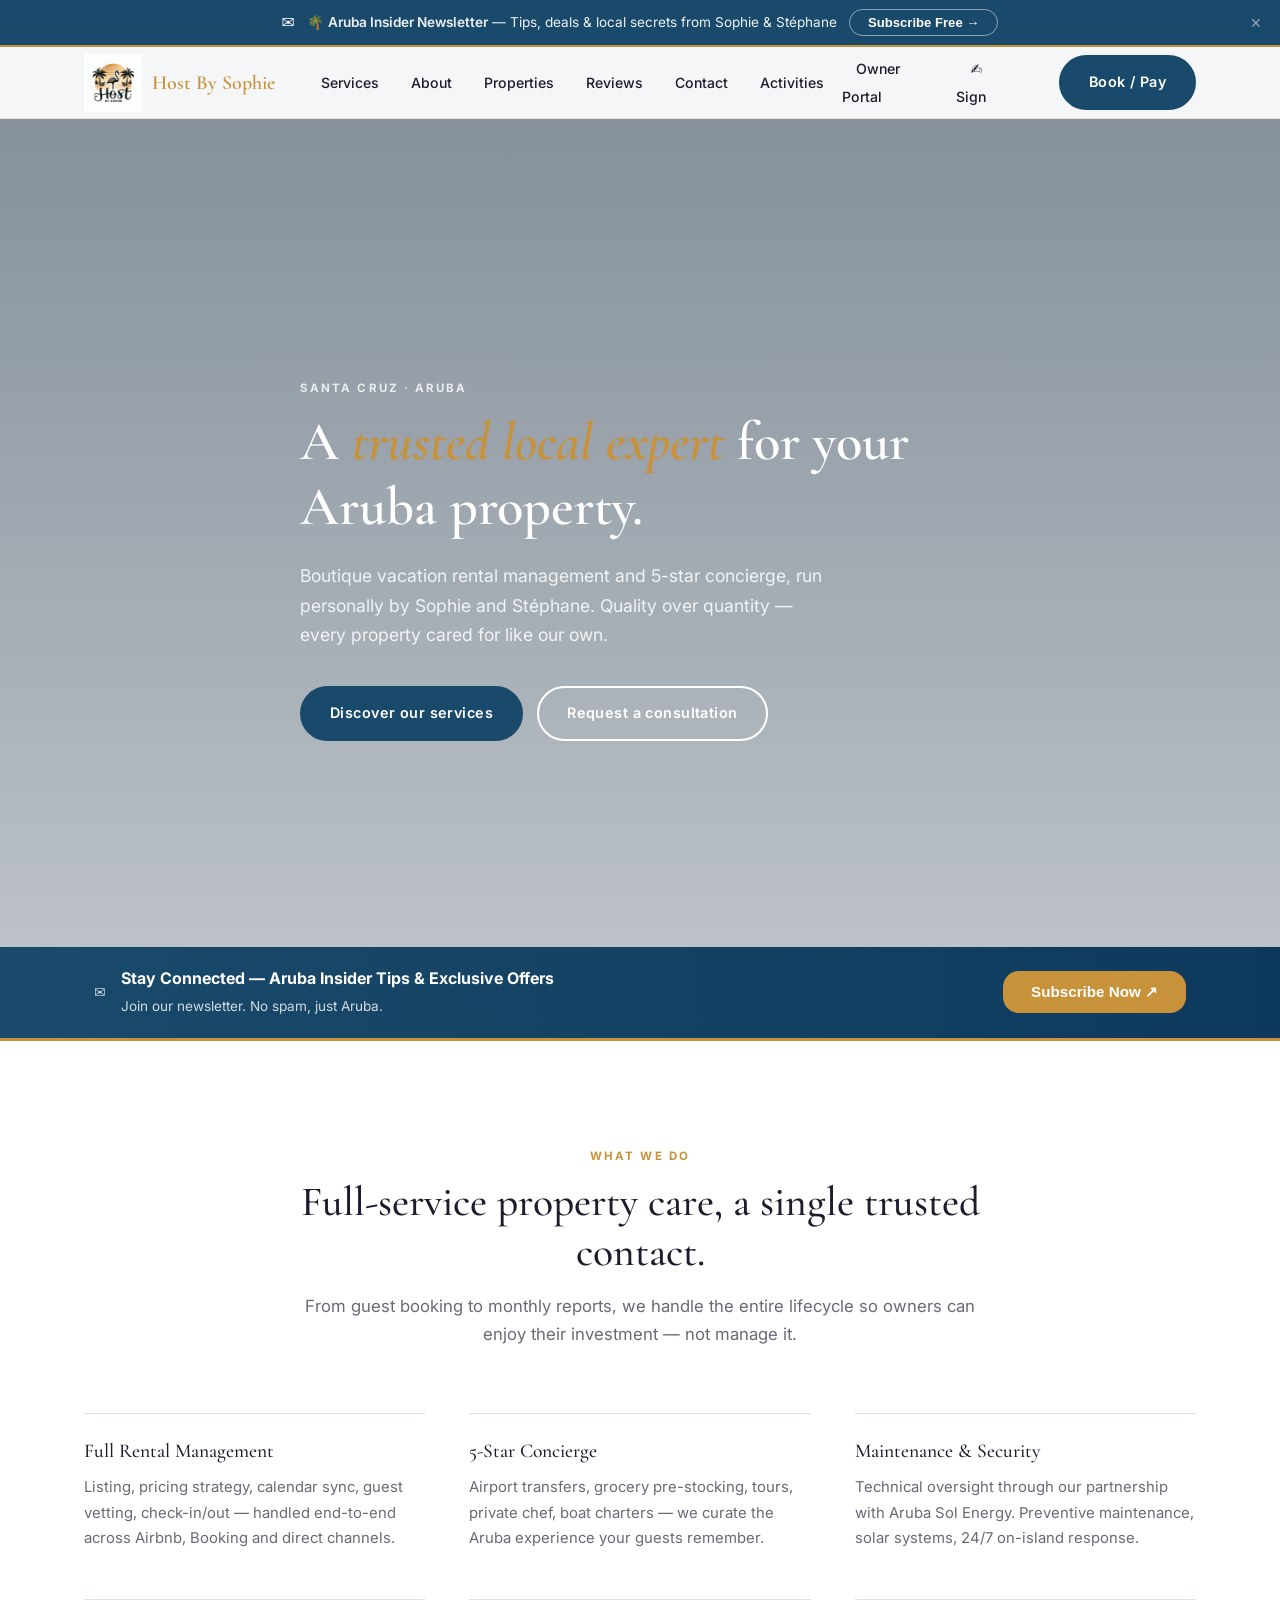
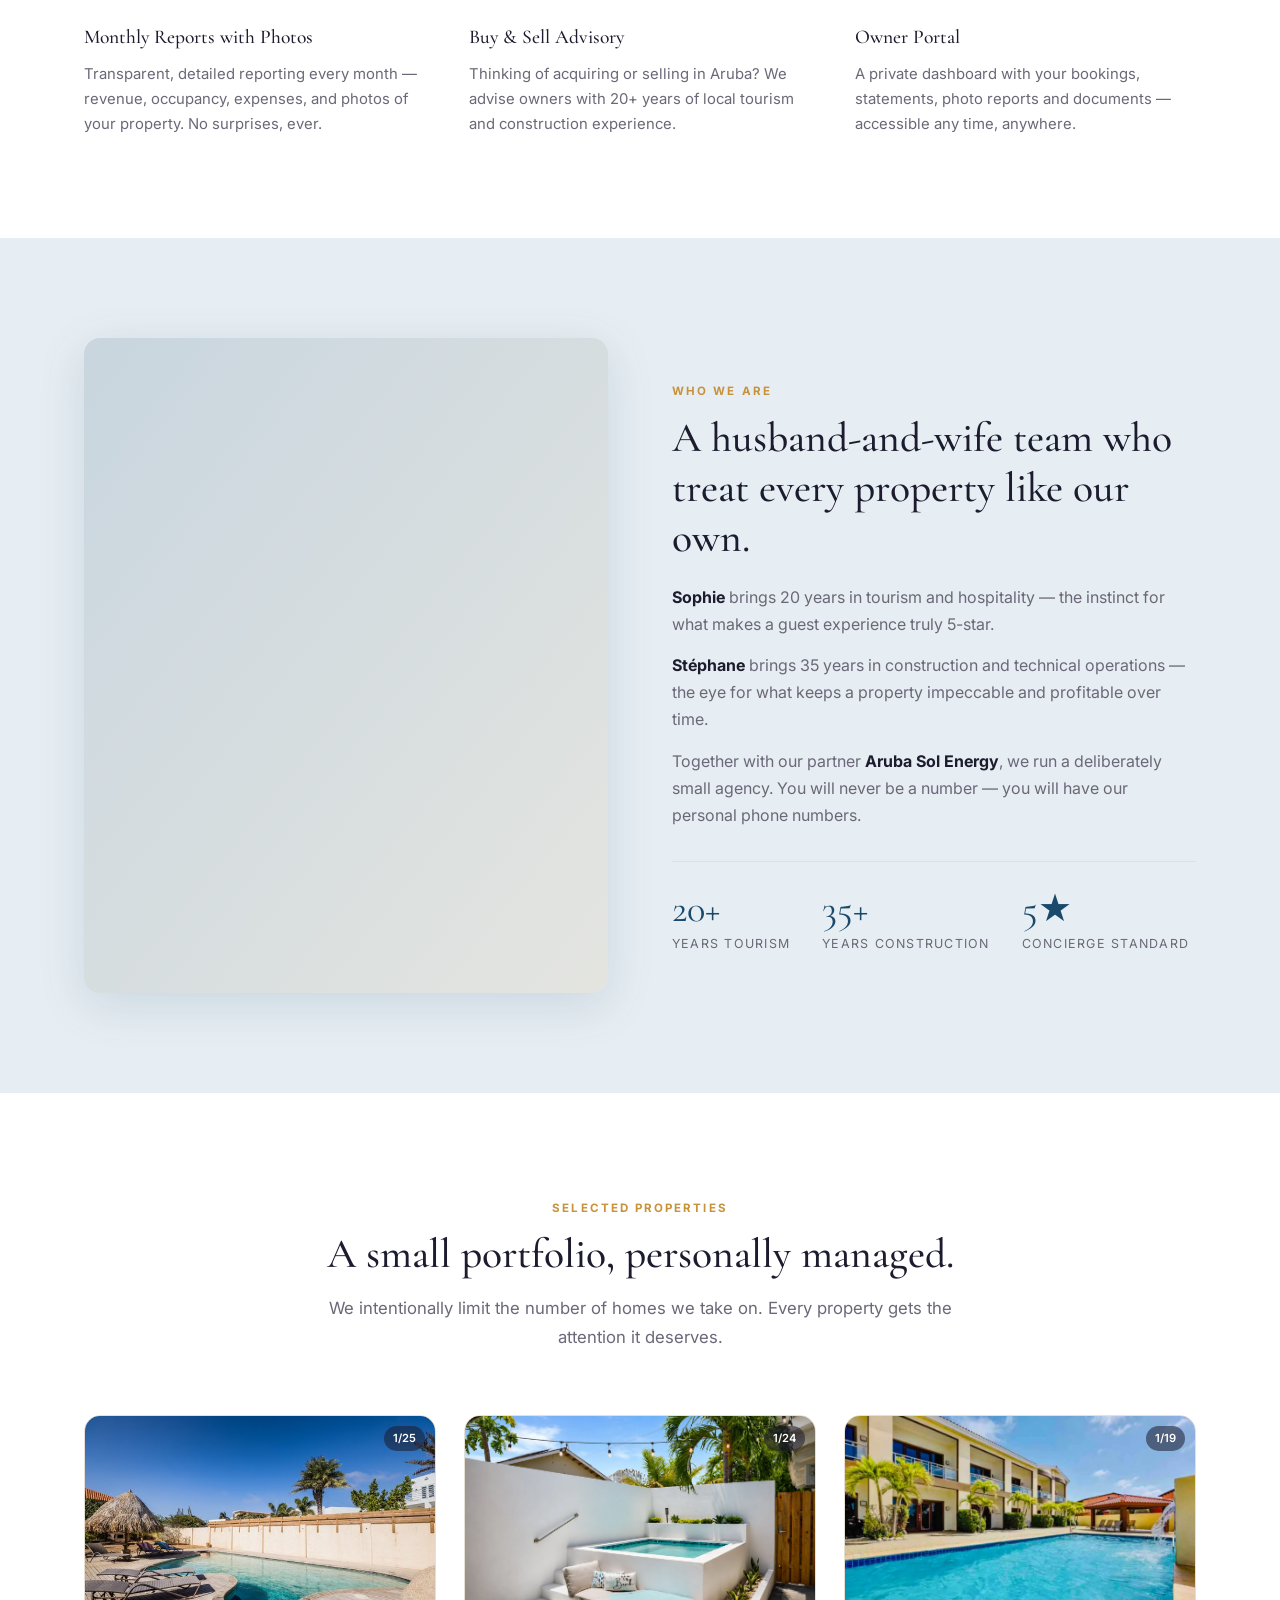
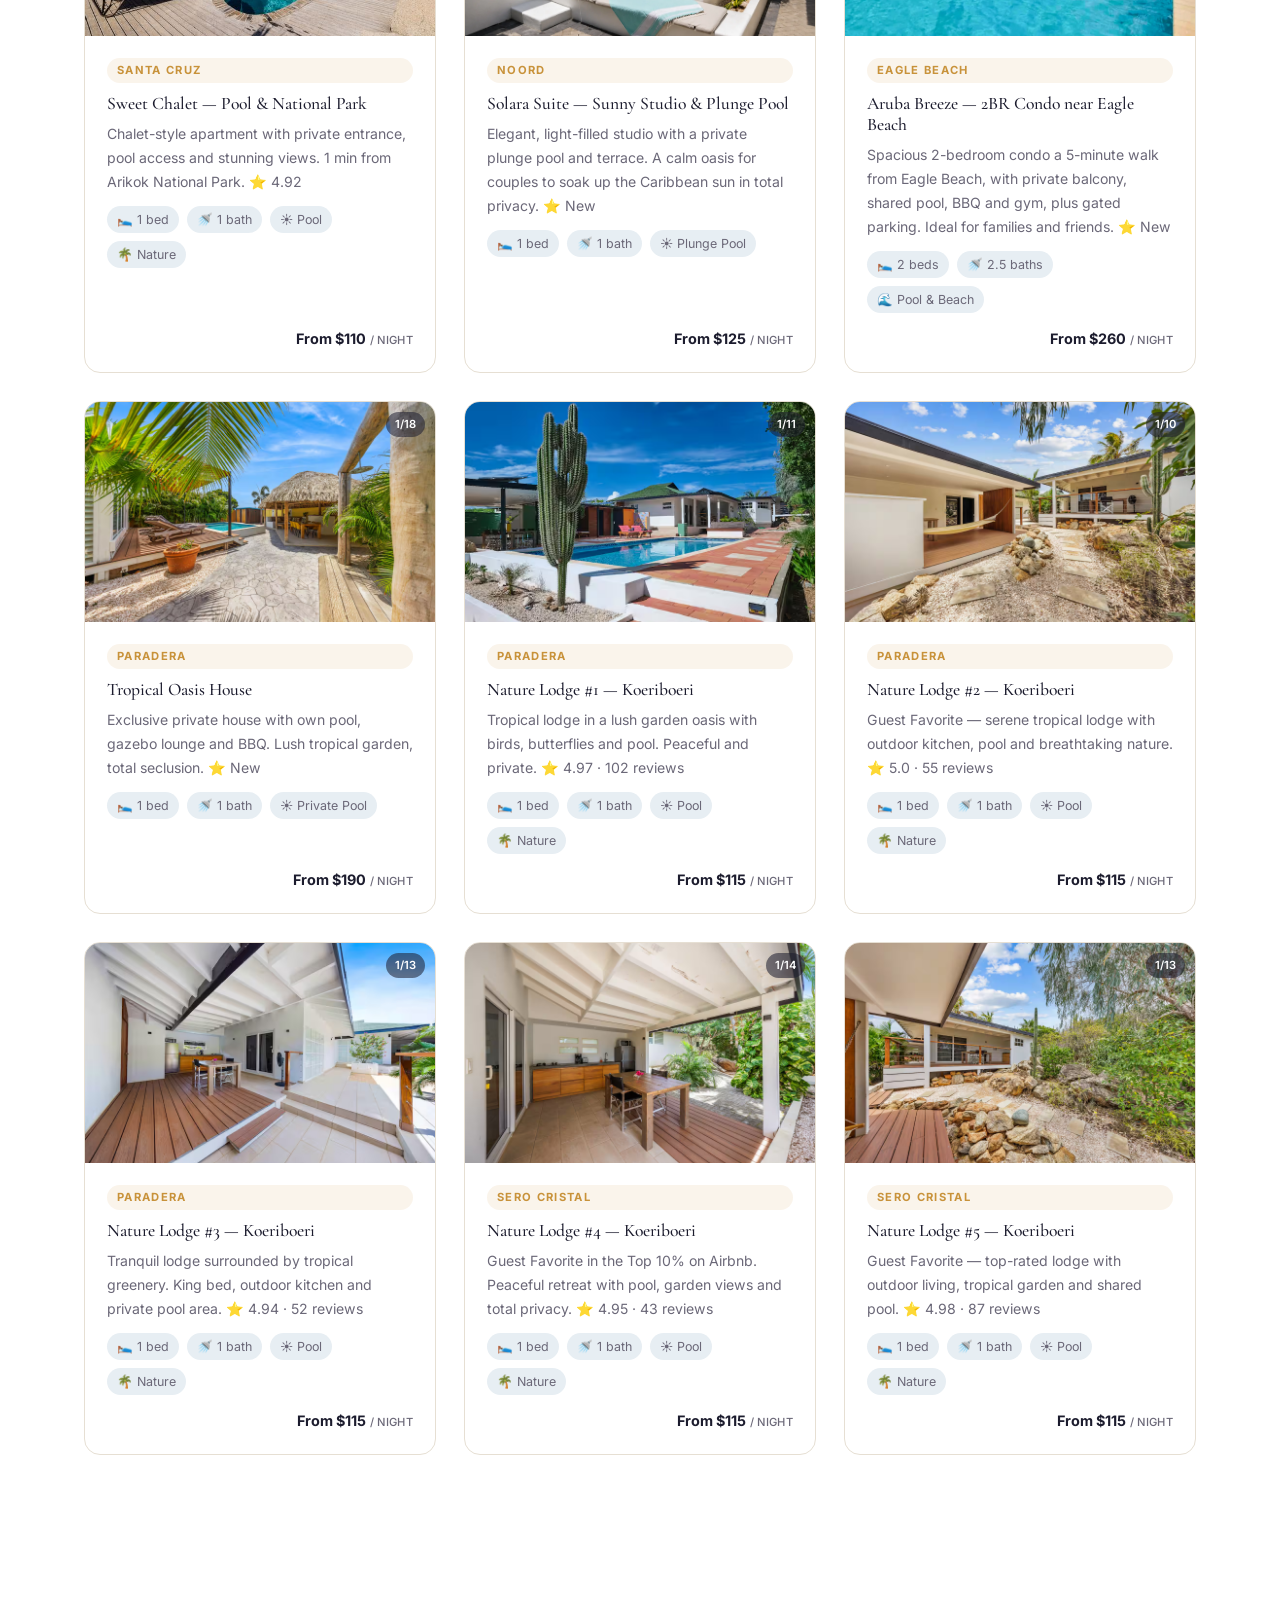
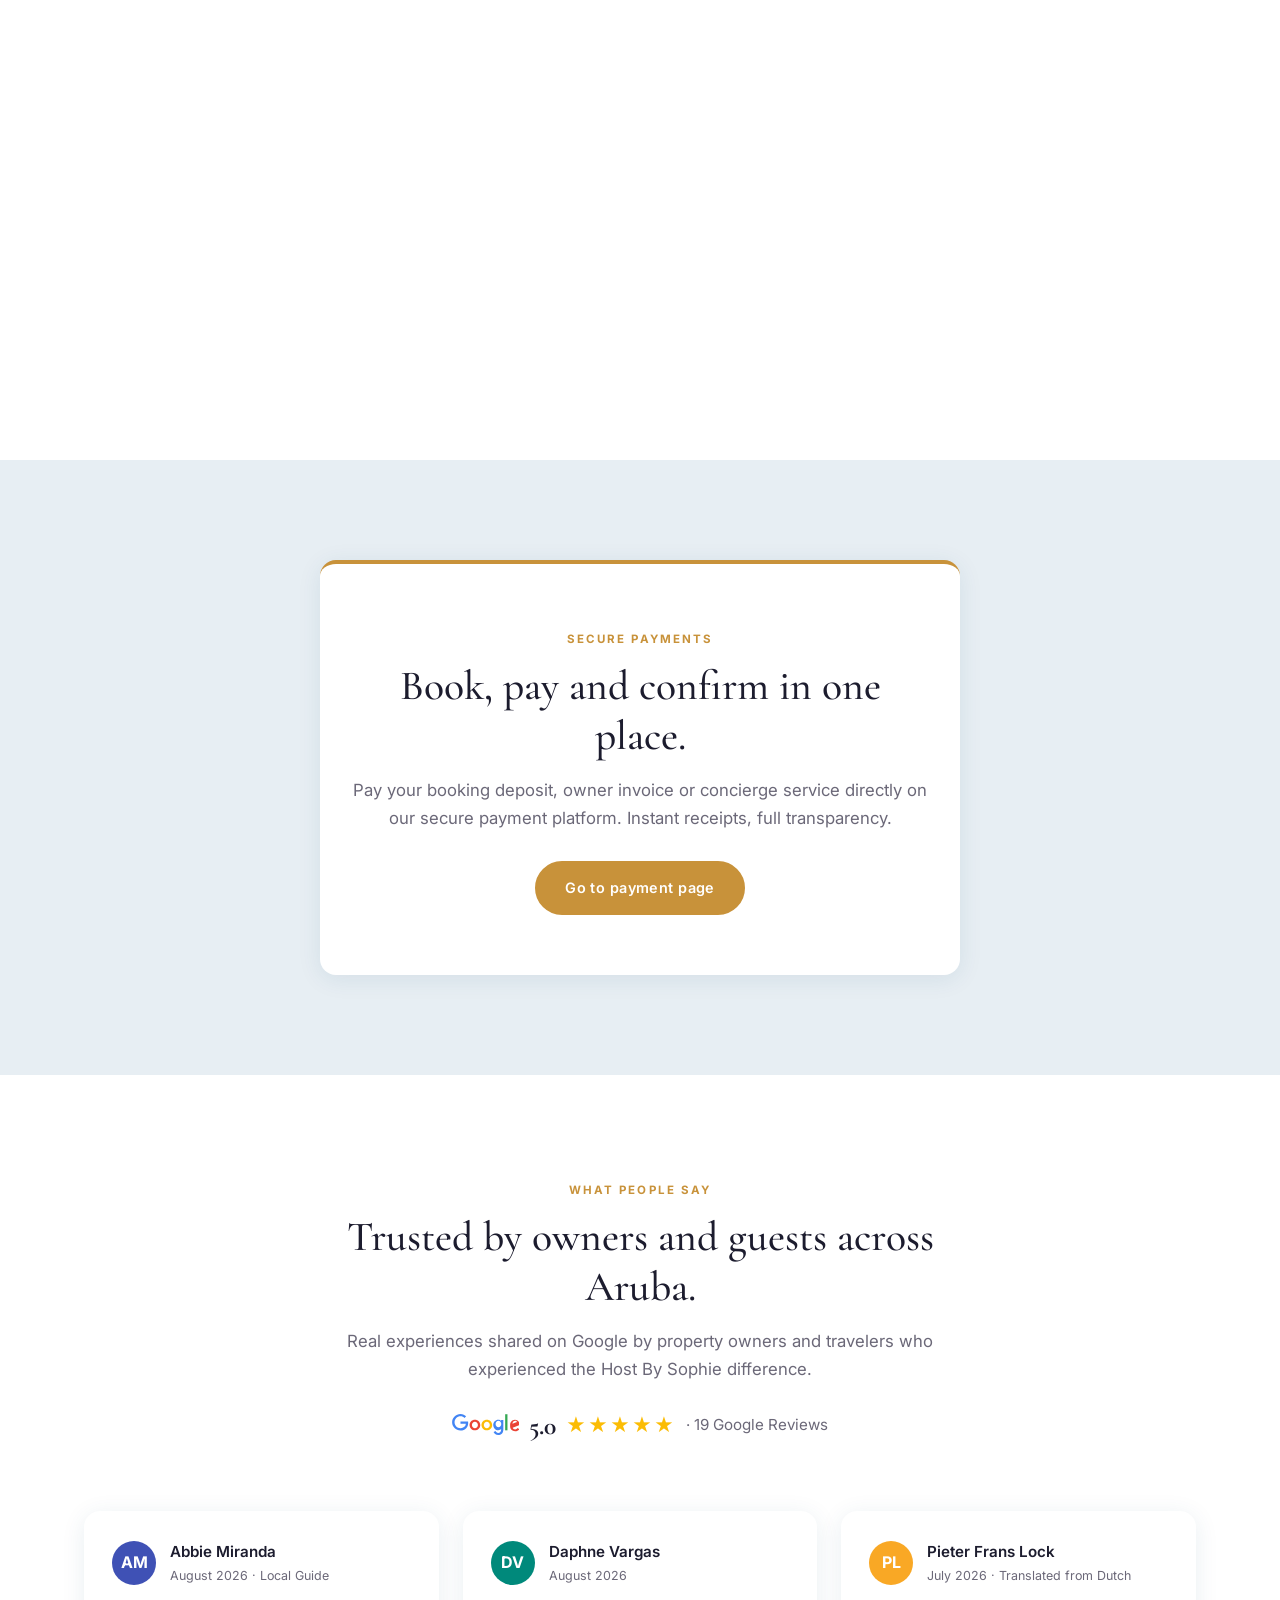
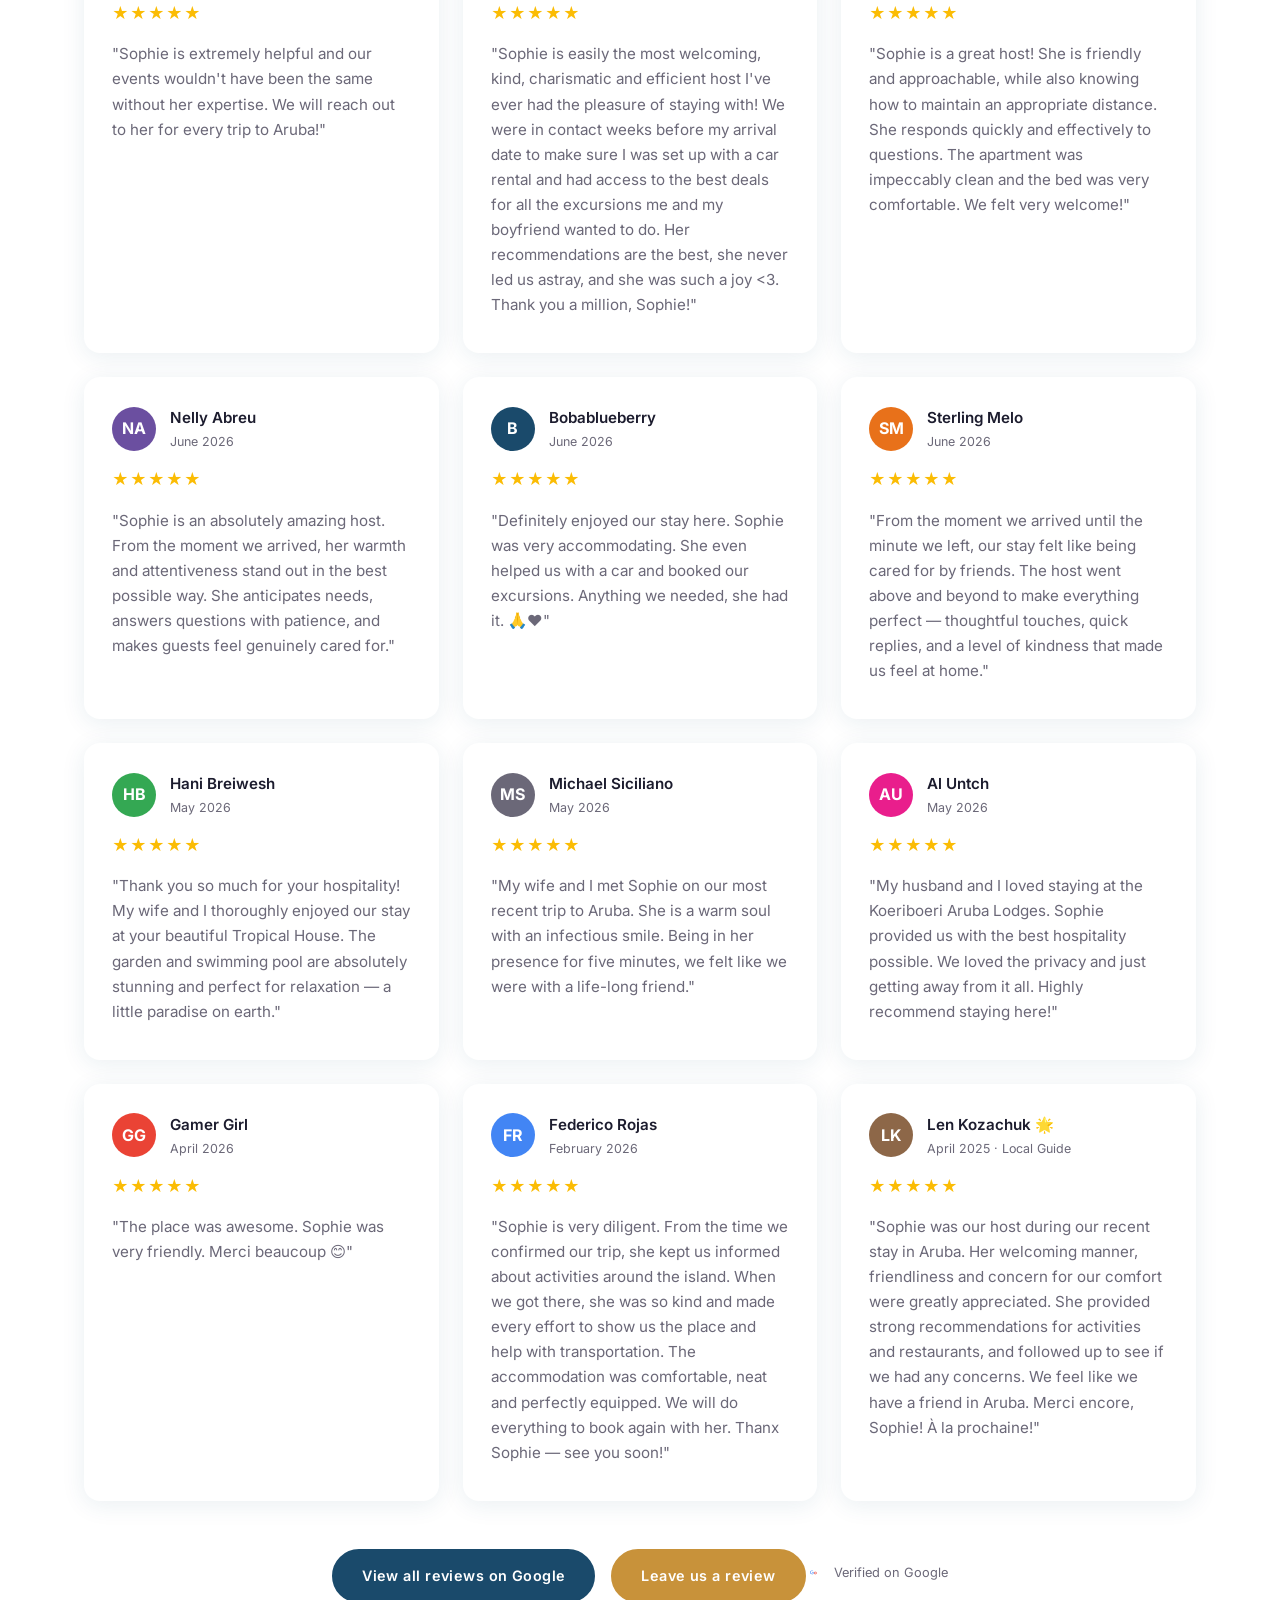
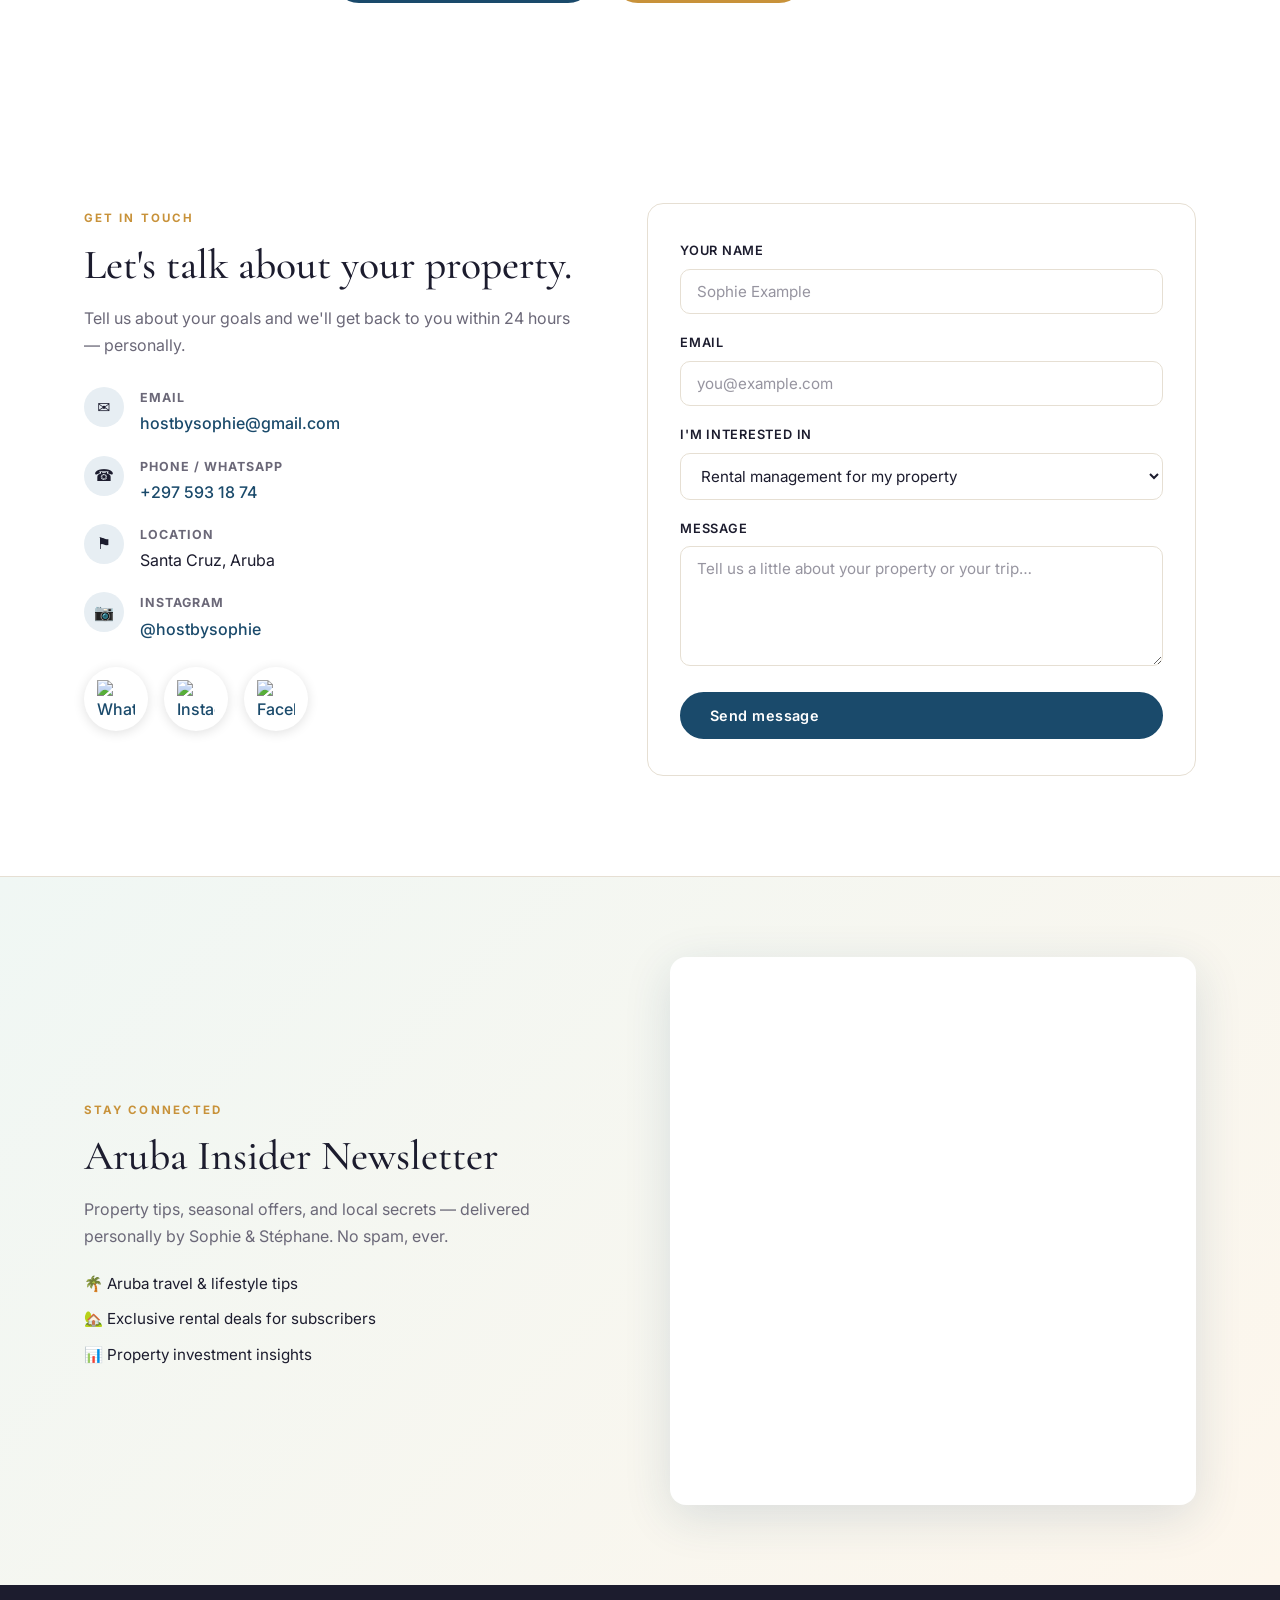
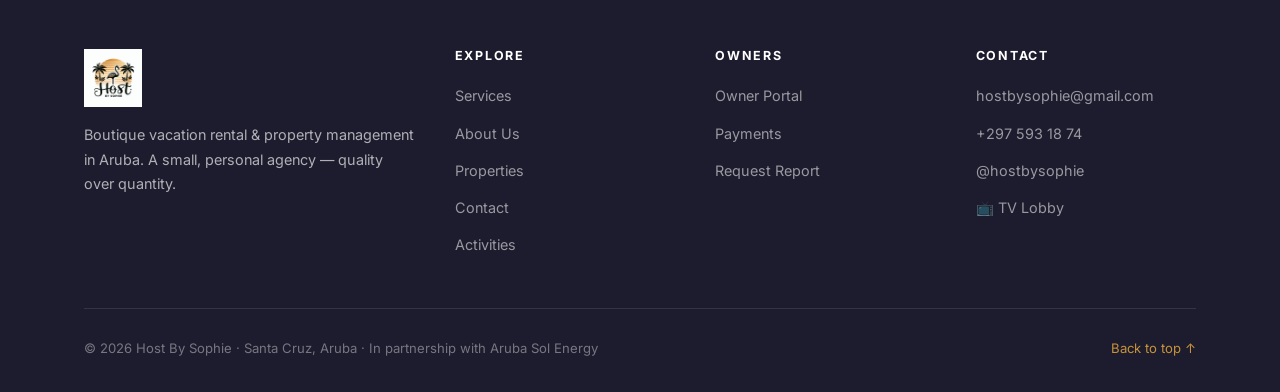
==== commit 18f163e2: "content: add Aruba Breeze C7 listing (3rd position) + calendar Adds property card, 19 webp photos, A" ====
--- a/index.html
+++ b/index.html
@@ -300,7 +300,46 @@
           </div>
         </article>
 
-        <!-- 3. Tropical Oasis House -->
+        <!-- 3. Aruba Breeze C7 -->
+        <article class="property-card reveal" onclick="openBooking('Aruba Breeze — 2BR Condo near Eagle Beach','https://www.airbnb.com/rooms/1802247647456088342')" role="button" tabindex="0">
+          <div class="property-img carousel" data-carousel>
+            <span class="carousel-count">1/19</span>
+            <div class="carousel-track">
+              <img src="picts/aruba-breeze/1.webp" alt="Aruba Breeze 2-bedroom condo with pool, steps from Eagle Beach Aruba — photo 1 of 19" loading="lazy" />
+              <img src="picts/aruba-breeze/2.webp" alt="Aruba Breeze 2-bedroom condo with pool, steps from Eagle Beach Aruba — photo 2 of 19" loading="lazy" />
+              <img src="picts/aruba-breeze/3.webp" alt="Aruba Breeze 2-bedroom condo with pool, steps from Eagle Beach Aruba — photo 3 of 19" loading="lazy" />
+              <img src="picts/aruba-breeze/4.webp" alt="Aruba Breeze 2-bedroom condo with pool, steps from Eagle Beach Aruba — photo 4 of 19" loading="lazy" />
+              <img src="picts/aruba-breeze/5.webp" alt="Aruba Breeze 2-bedroom condo with pool, steps from Eagle Beach Aruba — photo 5 of 19" loading="lazy" />
+              <img src="picts/aruba-breeze/6.webp" alt="Aruba Breeze 2-bedroom condo with pool, steps from Eagle Beach Aruba — photo 6 of 19" loading="lazy" />
+              <img src="picts/aruba-breeze/7.webp" alt="Aruba Breeze 2-bedroom condo with pool, steps from Eagle Beach Aruba — photo 7 of 19" loading="lazy" />
+              <img src="picts/aruba-breeze/8.webp" alt="Aruba Breeze 2-bedroom condo with pool, steps from Eagle Beach Aruba — photo 8 of 19" loading="lazy" />
+              <img src="picts/aruba-breeze/9.webp" alt="Aruba Breeze 2-bedroom condo with pool, steps from Eagle Beach Aruba — photo 9 of 19" loading="lazy" />
+              <img src="picts/aruba-breeze/10.webp" alt="Aruba Breeze 2-bedroom condo with pool, steps from Eagle Beach Aruba — photo 10 of 19" loading="lazy" />
+              <img src="picts/aruba-breeze/11.webp" alt="Aruba Breeze 2-bedroom condo with pool, steps from Eagle Beach Aruba — photo 11 of 19" loading="lazy" />
+              <img src="picts/aruba-breeze/12.webp" alt="Aruba Breeze 2-bedroom condo with pool, steps from Eagle Beach Aruba — photo 12 of 19" loading="lazy" />
+              <img src="picts/aruba-breeze/13.webp" alt="Aruba Breeze 2-bedroom condo with pool, steps from Eagle Beach Aruba — photo 13 of 19" loading="lazy" />
+              <img src="picts/aruba-breeze/14.webp" alt="Aruba Breeze 2-bedroom condo with pool, steps from Eagle Beach Aruba — photo 14 of 19" loading="lazy" />
+              <img src="picts/aruba-breeze/15.webp" alt="Aruba Breeze 2-bedroom condo with pool, steps from Eagle Beach Aruba — photo 15 of 19" loading="lazy" />
+              <img src="picts/aruba-breeze/16.webp" alt="Aruba Breeze 2-bedroom condo with pool, steps from Eagle Beach Aruba — photo 16 of 19" loading="lazy" />
+              <img src="picts/aruba-breeze/17.webp" alt="Aruba Breeze 2-bedroom condo with pool, steps from Eagle Beach Aruba — photo 17 of 19" loading="lazy" />
+              <img src="picts/aruba-breeze/18.webp" alt="Aruba Breeze 2-bedroom condo with pool, steps from Eagle Beach Aruba — photo 18 of 19" loading="lazy" />
+              <img src="picts/aruba-breeze/19.webp" alt="Aruba Breeze 2-bedroom condo with pool, steps from Eagle Beach Aruba — photo 19 of 19" loading="lazy" />
+            </div>
+            <button class="carousel-arrow prev" onclick="event.stopPropagation(); moveCarousel(this,-1)" aria-label="Previous photo">&#10094;</button>
+            <button class="carousel-arrow next" onclick="event.stopPropagation(); moveCarousel(this,1)" aria-label="Next photo">&#10095;</button>
+          </div>
+          <div class="property-body">
+            <span class="property-tag">Eagle Beach</span>
+            <h3>Aruba Breeze — 2BR Condo near Eagle Beach</h3>
+            <p>Spacious 2-bedroom condo a 5-minute walk from Eagle Beach, with private balcony, shared pool, BBQ and gym, plus gated parking. Ideal for families and friends. &#11088; New</p>
+            <div class="property-meta">
+              <span>&#128716; 2 beds</span><span>&#128703; 2.5 baths</span><span>&#127754; Pool &amp; Beach</span>
+            </div>
+            <div class="price-row"><span class="price-tag">From $260<span> / night</span></span></div>
+          </div>
+        </article>
+
+        <!-- 4. Tropical Oasis House -->
         <article class="property-card reveal" onclick="openBooking('Tropical Oasis House','https://www.airbnb.com/rooms/1614532210588967996')" role="button" tabindex="0">
           <div class="property-img carousel" data-carousel>
             <span class="carousel-count">1/18</span>
@@ -338,7 +377,7 @@
           </div>
         </article>
 
-        <!-- 4. Koeriboeri Lodge #1 -->
+        <!-- 5. Koeriboeri Lodge #1 -->
         <article class="property-card reveal" onclick="openBooking('Nature Lodge #1 — Koeriboeri','https://www.airbnb.com/rooms/41143720')" role="button" tabindex="0">
           <div class="property-img carousel" data-carousel>
             <span class="carousel-count">1/11</span>
@@ -369,7 +408,7 @@
           </div>
         </article>
 
-        <!-- 5. Koeriboeri Lodge #2 -->
+        <!-- 6. Koeriboeri Lodge #2 -->
         <article class="property-card reveal" onclick="openBooking('Nature Lodge #2 — Koeriboeri','https://www.airbnb.com/rooms/41146023')" role="button" tabindex="0">
           <div class="property-img carousel" data-carousel>
             <span class="carousel-count">1/10</span>
@@ -399,7 +438,7 @@
           </div>
         </article>
 
-        <!-- 6. Koeriboeri Lodge #3 -->
+        <!-- 7. Koeriboeri Lodge #3 -->
         <article class="property-card reveal" onclick="openBooking('Nature Lodge #3 — Koeriboeri','https://www.airbnb.com/rooms/46260577')" role="button" tabindex="0">
           <div class="property-img carousel" data-carousel>
             <span class="carousel-count">1/13</span>
@@ -432,7 +471,7 @@
           </div>
         </article>
 
-        <!-- 7. Koeriboeri Lodge #4 -->
+        <!-- 8. Koeriboeri Lodge #4 -->
         <article class="property-card reveal" onclick="openBooking('Nature Lodge #4 — Koeriboeri','https://www.airbnb.com/rooms/46369222')" role="button" tabindex="0">
           <div class="property-img carousel" data-carousel>
             <span class="carousel-count">1/14</span>
@@ -466,7 +505,7 @@
           </div>
         </article>
 
-        <!-- 8. Koeriboeri Lodge #5 -->
+        <!-- 9. Koeriboeri Lodge #5 -->
         <article class="property-card reveal" onclick="openBooking('Nature Lodge #5 — Koeriboeri','https://www.airbnb.com/rooms/46370030')" role="button" tabindex="0">
           <div class="property-img carousel" data-carousel>
             <span class="carousel-count">1/13</span>
@@ -499,7 +538,7 @@
           </div>
         </article>
 
-        <!-- 9. Modern Studio near Eagle Beach -->
+        <!-- 10. Modern Studio near Eagle Beach -->
         <article class="property-card reveal" onclick="openBooking('Modern Studio — Near Eagle Beach','https://www.airbnb.com/rooms/1564498617646131316')" role="button" tabindex="0">
           <div class="property-img carousel" data-carousel>
             <span class="carousel-count">1/14</span>
